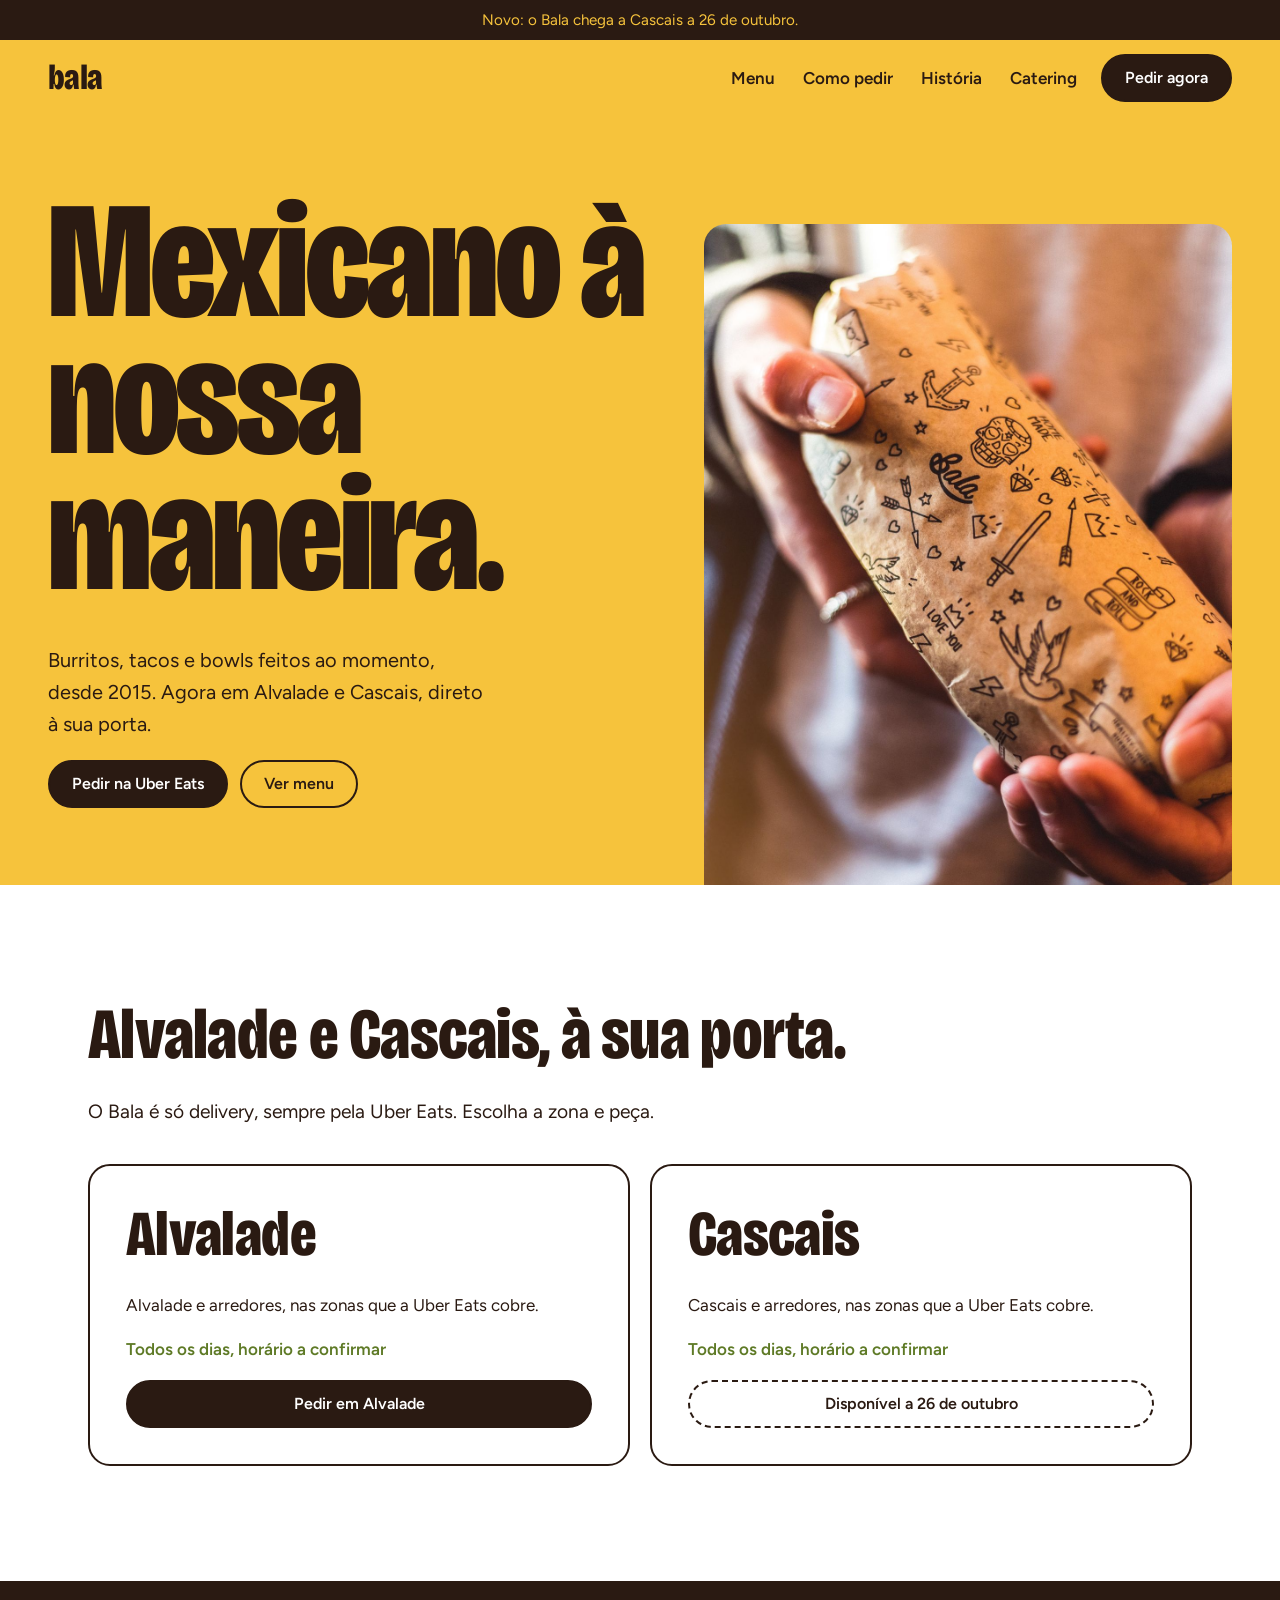
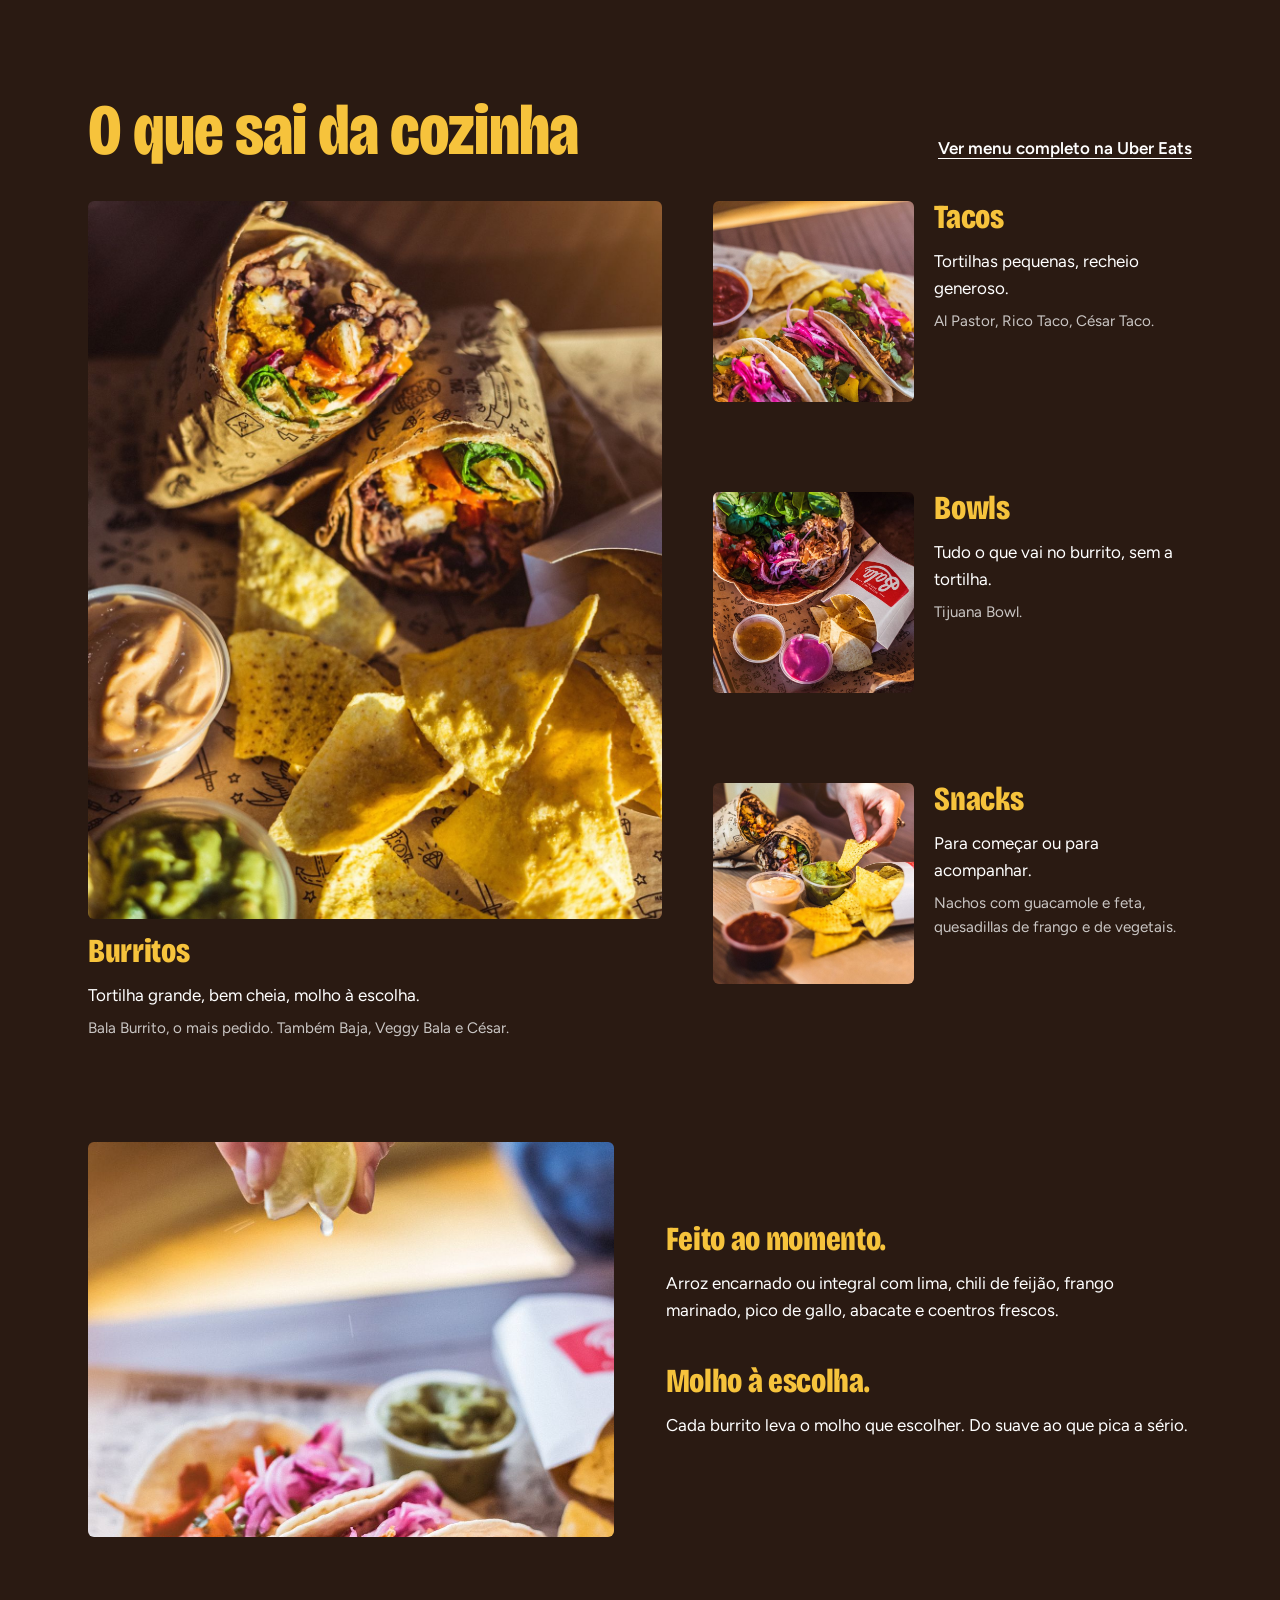
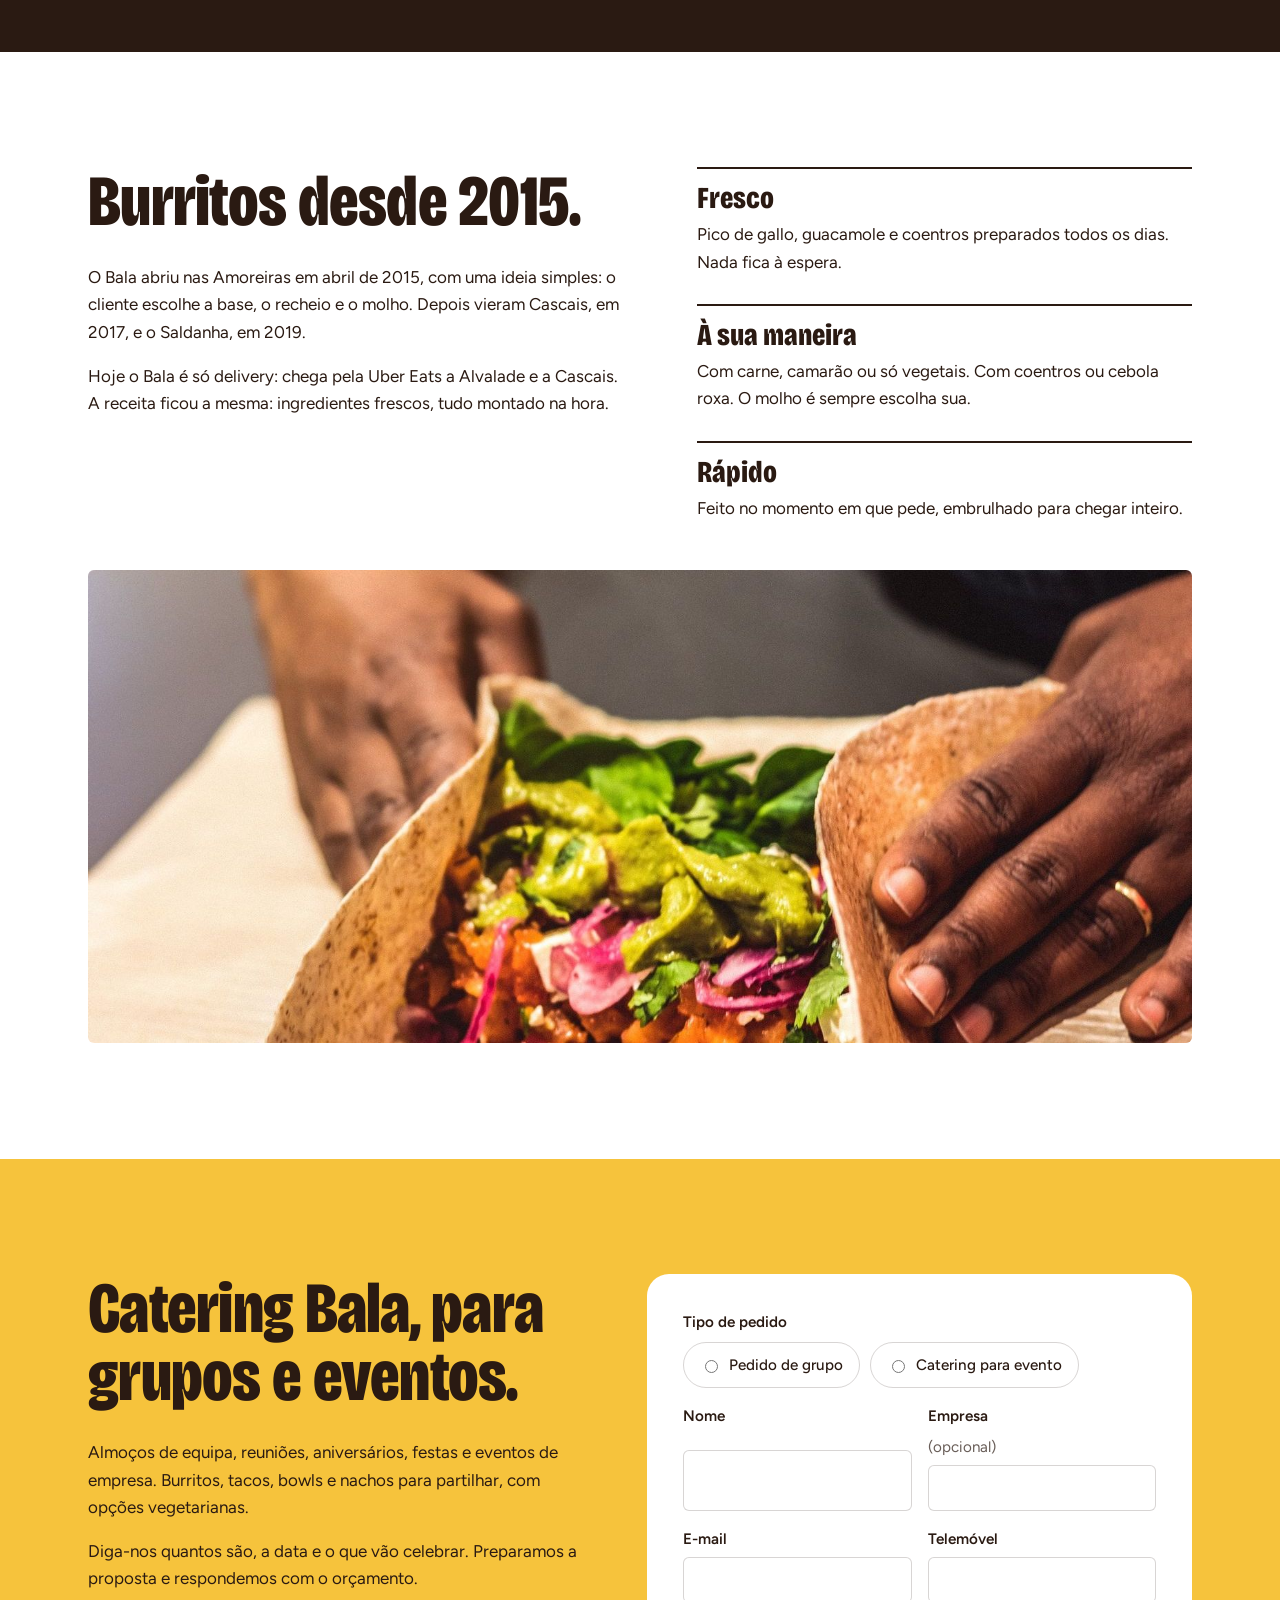
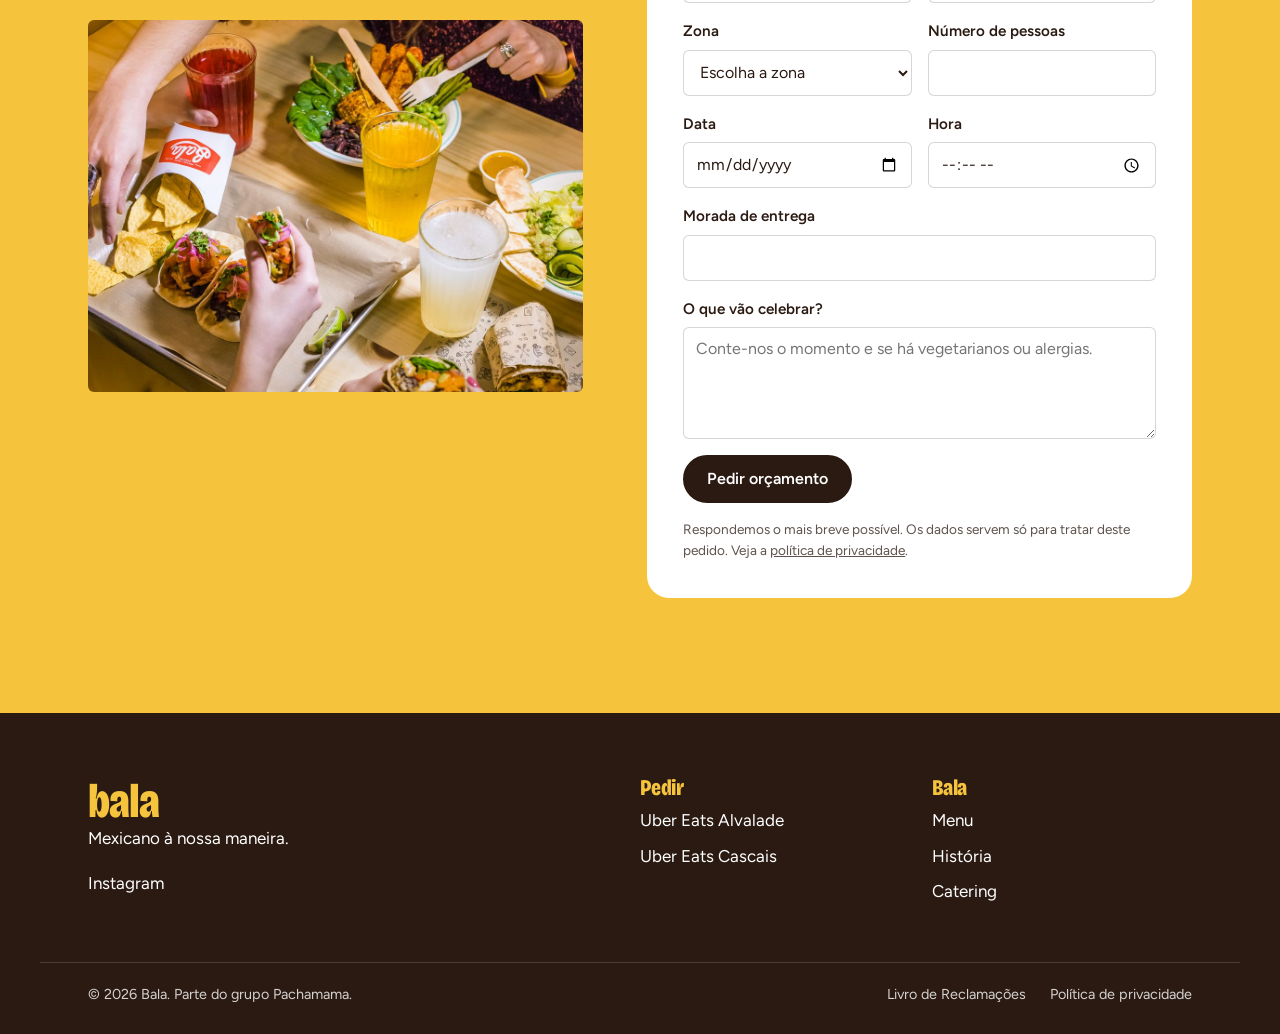
==== index.html @ e2b5ccbd "Fotos reais nas secções, imagem de partilha e instruções de publicação Co-Authored-By: Claude Opus 5" ====
<!doctype html>
<html lang="pt-PT">
<head>
  <meta charset="utf-8">
  <meta name="viewport" content="width=device-width, initial-scale=1, viewport-fit=cover">
  <title>Bala — Burritos e tacos em Lisboa, desde 2015</title>
  <meta name="description" content="Burritos, tacos, bowls e nachos feitos ao momento. Peça na Uber Eats, com entrega em Alvalade e Cascais.">
  <link rel="canonical" href="https://bala.pt/">
  <meta name="theme-color" content="#F6C33C">

  <meta property="og:type" content="restaurant">
  <meta property="og:locale" content="pt_PT">
  <meta property="og:title" content="Bala — Mexicano à nossa maneira">
  <meta property="og:description" content="Burritos, tacos e bowls feitos ao momento. Peça na Uber Eats.">
  <meta property="og:url" content="https://bala.pt/">
  <meta property="og:image" content="https://bala.pt/assets/og.jpg">

  <link rel="icon" href="/assets/favicon.svg" type="image/svg+xml">
  <link rel="preconnect" href="https://fonts.googleapis.com">
  <link rel="preconnect" href="https://fonts.gstatic.com" crossorigin>
  <link href="https://fonts.googleapis.com/css2?family=Bricolage+Grotesque:opsz,wdth,wght@12..96,75..100,400..800&family=Figtree:wght@400;500;600&display=swap" rel="stylesheet">
  <link rel="stylesheet" href="/styles.css">

  <script type="application/ld+json">
  {
    "@context": "https://schema.org",
    "@type": "Restaurant",
    "name": "Bala",
    "url": "https://bala.pt/",
    "servesCuisine": "Mexicana",
    "description": "Burritos, tacos, bowls e nachos feitos ao momento, com entrega em Alvalade e Cascais pela Uber Eats.",
    "hasMenu": "https://www.ubereats.com/pt/store/bala-alvalade/A129oeQmTTay_Io_oIu1Vw",
    "areaServed": ["Alvalade, Lisboa", "Cascais"],
    "sameAs": ["https://www.instagram.com/bala.pt/"]
  }
  </script>
</head>
<body>
  <a class="skip" href="#conteudo">Saltar para o conteúdo</a>

  <!-- Faixa de novidades/campanhas. Para esconder, apagar este bloco. -->
  <div class="news">
    <p>Novo: o Bala chega a Cascais a 26 de outubro.</p>
  </div>

  <header class="top">
    <a class="logo" href="/" aria-label="Bala, página inicial">
      <!-- Trocar pelo logotipo oficial: assets/logo.svg -->
      <span class="logo-word">bala</span>
    </a>
    <nav class="nav" aria-label="Principal">
      <button class="nav-toggle" aria-expanded="false" aria-controls="nav-list">Menu</button>
      <ul id="nav-list">
        <li><a href="#menu">Menu</a></li>
        <li><a href="#pedir">Como pedir</a></li>
        <li><a href="#historia">História</a></li>
        <li><a href="#catering">Catering</a></li>
      </ul>
    </nav>
    <a class="btn btn-ink top-cta" href="#pedir">Pedir agora</a>
  </header>

  <main id="conteudo">

    <!-- HERO -->
    <section class="hero">
      <div class="hero-copy">
        <h1>Mexicano à nossa maneira.</h1>
        <p class="lede">Burritos, tacos e bowls feitos ao momento, desde 2015. Agora em Alvalade e Cascais, direto à sua porta.</p>
        <div class="actions">
          <a class="btn btn-ink" href="#pedir">Pedir na Uber Eats</a>
          <a class="btn btn-line" href="#menu">Ver menu</a>
        </div>
      </div>
      <figure class="hero-media">
        <img class="photo" src="/assets/fotos/hero.jpg" alt="Mãos a segurar um burrito Bala embrulhado em papel kraft" width="1200" height="1800" fetchpriority="high">
        <!-- Quando houver vídeo, trocar a imagem por:
        <video autoplay muted loop playsinline poster="/assets/fotos/hero.jpg"><source src="/assets/hero.mp4" type="video/mp4"></video> -->
      </figure>
    </section>

    <!-- COMO PEDIR -->
    <section class="pedir" id="pedir" aria-labelledby="pedir-titulo">
      <div class="wrap">
        <h2 id="pedir-titulo">Alvalade e Cascais, à sua porta.</h2>
        <p class="sub">O Bala é só delivery, sempre pela Uber Eats. Escolha a zona e peça.</p>

        <div class="zones">
          <article class="zone" id="zona-alvalade">
            <h3>Alvalade</h3>
            <p>Alvalade e arredores, nas zonas que a Uber Eats cobre.</p>
            <p class="hours">Todos os dias, <span data-hours="alvalade">horário a confirmar</span></p>
            <a class="btn btn-ink btn-wide" href="https://www.ubereats.com/pt/store/bala-alvalade/A129oeQmTTay_Io_oIu1Vw" target="_blank" rel="noopener">Pedir em Alvalade</a>
          </article>

          <article class="zone" id="zona-cascais">
            <h3>Cascais</h3>
            <p>Cascais e arredores, nas zonas que a Uber Eats cobre.</p>
            <p class="hours">Todos os dias, <span data-hours="cascais">horário a confirmar</span></p>
            <!-- LINK UBER EATS CASCAIS: trocar o href "#uber-cascais" pelo link da loja.
                 Enquanto o href for "#uber-cascais", o botão mostra "Disponível a 26 de outubro". -->
            <a class="btn btn-ink btn-wide" href="#uber-cascais" data-soon="Disponível a 26 de outubro" target="_blank" rel="noopener">Pedir em Cascais</a>
          </article>
        </div>
      </div>
    </section>

    <!-- MENU -->
    <section class="menu" id="menu" aria-labelledby="menu-titulo">
      <div class="wrap">
        <div class="menu-head">
          <h2 id="menu-titulo">O que sai da cozinha</h2>
          <a class="link" href="https://www.ubereats.com/pt/store/bala-alvalade/A129oeQmTTay_Io_oIu1Vw" target="_blank" rel="noopener">Ver menu completo na Uber Eats</a>
        </div>

        <div class="dishes">
          <article class="dish dish-lead">
            <img class="ph photo" src="/assets/fotos/burritos.jpg" alt="Burritos Bala cortados ao meio com nachos, guacamole e molhos" width="1200" height="1800" loading="lazy" decoding="async">
            <h3>Burritos</h3>
            <p>Tortilha grande, bem cheia, molho à escolha.</p>
            <p class="picks">Bala Burrito, o mais pedido. Também Baja, Veggy Bala e César.</p>
          </article>
          <article class="dish">
            <img class="ph photo" src="/assets/fotos/tacos.jpg" alt="Tacos Bala com cebola roxa, manga e coentros" width="800" height="1200" loading="lazy" decoding="async">
            <h3>Tacos</h3>
            <p>Tortilhas pequenas, recheio generoso.</p>
            <p class="picks">Al Pastor, Rico Taco, César Taco.</p>
          </article>
          <article class="dish">
            <img class="ph photo" src="/assets/fotos/bowls.jpg" alt="Bowl Bala com espinafres, cebola roxa e molhos" width="800" height="1200" loading="lazy" decoding="async">
            <h3>Bowls</h3>
            <p>Tudo o que vai no burrito, sem a tortilha.</p>
            <p class="picks">Tijuana Bowl.</p>
          </article>
          <article class="dish">
            <img class="ph photo" src="/assets/fotos/snacks.jpg" alt="Nachos com guacamole e molhos ao lado de um burrito" width="800" height="1200" loading="lazy" decoding="async">
            <h3>Snacks</h3>
            <p>Para começar ou para acompanhar.</p>
            <p class="picks">Nachos com guacamole e feta, quesadillas de frango e de vegetais.</p>
          </article>
        </div>

        <div class="fresh">
          <img class="ph photo" src="/assets/fotos/ingredientes.jpg" alt="Mão a espremer lima sobre tacos acabados de montar" width="1000" height="1500" loading="lazy" decoding="async">
          <div class="fresh-copy">
            <h3>Feito ao momento.</h3>
            <p>Arroz encarnado ou integral com lima, chili de feijão, frango marinado, pico de gallo, abacate e coentros frescos.</p>
            <h3>Molho à escolha.</h3>
            <p>Cada burrito leva o molho que escolher. Do suave ao que pica a sério.</p>
          </div>
        </div>
      </div>
    </section>

    <!-- HISTÓRIA -->
    <section class="historia" id="historia" aria-labelledby="historia-titulo">
      <div class="wrap historia-grid">
        <div class="historia-text">
          <h2 id="historia-titulo">Burritos desde 2015.</h2>
          <p>O Bala abriu nas Amoreiras em abril de 2015, com uma ideia simples: o cliente escolhe a base, o recheio e o molho. Depois vieram Cascais, em 2017, e o Saldanha, em 2019.</p>
          <p>Hoje o Bala é só delivery: chega pela Uber Eats a Alvalade e a Cascais. A receita ficou a mesma: ingredientes frescos, tudo montado na hora.</p>
        </div>
        <dl class="pillars">
          <div>
            <dt>Fresco</dt>
            <dd>Pico de gallo, guacamole e coentros preparados todos os dias. Nada fica à espera.</dd>
          </div>
          <div>
            <dt>À sua maneira</dt>
            <dd>Com carne, camarão ou só vegetais. Com coentros ou cebola roxa. O molho é sempre escolha sua.</dd>
          </div>
          <div>
            <dt>Rápido</dt>
            <dd>Feito no momento em que pede, embrulhado para chegar inteiro.</dd>
          </div>
        </dl>
      </div>
      <div class="wrap">
        <img class="ph photo ph-wide" src="/assets/fotos/cozinha.jpg" alt="Burrito Bala a ser enrolado à mão, com guacamole, espinafres e cebola roxa" width="1600" height="686" loading="lazy" decoding="async">
      </div>
    </section>

    <!-- CATERING -->
    <section class="catering" id="catering" aria-labelledby="catering-titulo">
      <div class="wrap catering-grid">
        <div class="catering-copy">
          <h2 id="catering-titulo">Catering Bala, para grupos e eventos.</h2>
          <p>Almoços de equipa, reuniões, aniversários, festas e eventos de empresa. Burritos, tacos, bowls e nachos para partilhar, com opções vegetarianas.</p>
          <p>Diga-nos quantos são, a data e o que vão celebrar. Preparamos a proposta e respondemos com o orçamento.</p>
          <img class="ph photo" src="/assets/fotos/catering.jpg" alt="Grupo à mesa a partilhar tacos, nachos, bowls e burritos Bala" width="1200" height="800" loading="lazy" decoding="async">
        </div>

        <form class="form" name="catering" method="POST" action="/obrigado.html" data-netlify="true" netlify-honeypot="empresa-site">
          <input type="hidden" name="form-name" value="catering">
          <p class="hp"><label>Não preencha este campo <input name="empresa-site" tabindex="-1" autocomplete="off"></label></p>

          <fieldset class="choice">
            <legend>Tipo de pedido</legend>
            <label><input type="radio" name="tipo" value="Pedido de grupo" required> Pedido de grupo</label>
            <label><input type="radio" name="tipo" value="Catering para evento"> Catering para evento</label>
          </fieldset>

          <div class="row">
            <label>Nome <input name="nome" autocomplete="name" required></label>
            <label>Empresa <span class="opt">(opcional)</span> <input name="empresa" autocomplete="organization"></label>
          </div>
          <div class="row">
            <label>E-mail <input type="email" name="email" autocomplete="email" required></label>
            <label>Telemóvel <input type="tel" name="telemovel" autocomplete="tel" required></label>
          </div>
          <div class="row">
            <label>Zona
              <select name="zona" required>
                <option value="">Escolha a zona</option>
                <option>Alvalade</option>
                <option>Cascais</option>
              </select>
            </label>
            <label>Número de pessoas <input type="number" name="pessoas" min="1" inputmode="numeric" required></label>
          </div>
          <div class="row">
            <label>Data <input type="date" name="data" required></label>
            <label>Hora <input type="time" name="hora" required></label>
          </div>
          <label>Morada de entrega <input name="morada" autocomplete="street-address" required></label>
          <label>O que vão celebrar? <textarea name="notas" rows="4" placeholder="Conte-nos o momento e se há vegetarianos ou alergias."></textarea></label>

          <button class="btn btn-ink" type="submit">Pedir orçamento</button>
          <p class="legal">Respondemos o mais breve possível. Os dados servem só para tratar deste pedido. Veja a <a href="/privacidade.html">política de privacidade</a>.</p>
        </form>
      </div>
    </section>

  </main>

  <footer class="foot">
    <div class="wrap foot-grid">
      <div>
        <span class="logo-word logo-word-light">bala</span>
        <p>Mexicano à nossa maneira.</p>
        <p><a href="https://www.instagram.com/bala.pt/" target="_blank" rel="noopener">Instagram</a></p>
      </div>
      <div>
        <h2>Pedir</h2>
        <ul>
          <li><a href="https://www.ubereats.com/pt/store/bala-alvalade/A129oeQmTTay_Io_oIu1Vw" target="_blank" rel="noopener">Uber Eats Alvalade</a></li>
          <li><a href="#zona-cascais">Uber Eats Cascais</a></li>
        </ul>
      </div>
      <div>
        <h2>Bala</h2>
        <ul>
          <li><a href="#menu">Menu</a></li>
          <li><a href="#historia">História</a></li>
          <li><a href="#catering">Catering</a></li>
        </ul>
      </div>
    </div>
    <div class="wrap foot-legal">
      <p>© 2026 Bala. Parte do grupo Pachamama.</p>
      <p><a href="https://www.livroreclamacoes.pt/Inicio/" target="_blank" rel="noopener">Livro de Reclamações</a> <a href="/privacidade.html">Política de privacidade</a></p>
    </div>
  </footer>

  <a class="btn btn-ink sticky-order" href="#pedir">Pedir agora</a>

  <script src="/main.js" defer></script>
</body>
</html>
---- styles.css ----
/* Bala — estilos
   Cores e fontes nos tokens abaixo. Para trocar a identidade, mexer só aqui. */

:root {
  --masa: #F6C33C;      /* amarelo milho: hero, destaques */
  --masa-soft: #FCE7A6;
  --chile: #B8321F;     /* vermelho chile: ações secundárias, foco */
  --aguacate: #5E7A26;  /* verde abacate: detalhes */
  --ink: #2A1A12;       /* castanho chile seco: texto e botões */
  --paper: #FFFFFF;
  --line: rgba(42, 26, 18, .18);

  --display: "Bricolage Grotesque", "Arial Narrow", sans-serif;
  --body: "Figtree", system-ui, sans-serif;

  --gutter: clamp(16px, 4vw, 48px);
  --max: 1200px;
  --radius-sm: 6px;
  --radius-lg: 22px;
}

*, *::before, *::after { box-sizing: border-box; }
html { scroll-behavior: smooth; }
@media (prefers-reduced-motion: reduce) { html { scroll-behavior: auto; } }

body {
  margin: 0;
  background: var(--paper);
  color: var(--ink);
  font: 400 1.0625rem/1.6 var(--body);
  -webkit-font-smoothing: antialiased;
}

img, video { display: block; max-width: 100%; }
a { color: inherit; }
:focus-visible { outline: 3px solid var(--chile); outline-offset: 3px; }

h1, h2, h3 {
  font-family: var(--display);
  font-variation-settings: "wdth" 75;
  font-weight: 800;
  line-height: .95;
  letter-spacing: -.01em;
  margin: 0 0 .4em;
}
h2 { font-size: clamp(2.4rem, 6vw, 4.5rem); }
h3 { font-size: clamp(1.6rem, 3vw, 2.1rem); line-height: 1; }
p { margin: 0 0 1em; max-width: 62ch; }

.wrap { max-width: var(--max); margin: 0 auto; padding: 0 var(--gutter); }

.skip {
  position: absolute; left: -9999px; top: 0;
  background: var(--ink); color: var(--paper); padding: 10px 16px; z-index: 100;
}
.skip:focus { left: 16px; top: 16px; }

/* Botões */
.btn {
  display: inline-flex; align-items: center; justify-content: center;
  min-height: 48px; padding: 0 22px;
  border-radius: 999px;
  font: 600 1rem/1 var(--body);
  text-decoration: none; cursor: pointer;
  border: 2px solid var(--ink);
}
.btn-ink { background: var(--ink); color: var(--paper); }
.btn-ink:hover { background: var(--chile); border-color: var(--chile); }
.btn-line { background: transparent; color: var(--ink); }
.btn-line:hover { background: var(--ink); color: var(--paper); }
.btn-wide { width: 100%; }
.btn[aria-disabled="true"] {
  background: transparent; color: var(--ink); border-style: dashed; cursor: default;
}

.link { font-weight: 600; text-underline-offset: 4px; }
.link:hover { color: var(--chile); }

/* Faixa de novidades */
.news { background: var(--ink); color: var(--masa); text-align: center; padding: 8px var(--gutter); font-size: .95rem; }
.news p { margin: 0 auto; }

/* Topo */
.top {
  display: flex; align-items: center; gap: 24px;
  padding: 14px var(--gutter);
  background: var(--masa);
  position: sticky; top: 0; z-index: 50;
}
.logo { text-decoration: none; }
.logo-word {
  font-family: var(--display); font-weight: 800;
  font-variation-settings: "wdth" 75;
  font-size: 2.2rem; line-height: 1; letter-spacing: -.02em;
}
.logo-word-light { color: var(--masa); font-size: 3rem; }
.nav { margin-left: auto; }
.nav ul { display: flex; gap: 28px; list-style: none; margin: 0; padding: 0; }
.nav a { text-decoration: none; font-weight: 600; }
.nav a:hover { text-decoration: underline; text-underline-offset: 5px; }
.nav-toggle { display: none; }

/* Hero */
.hero {
  background: var(--masa);
  display: grid; grid-template-columns: 1.15fr 1fr; gap: var(--gutter);
  align-items: end;
  padding: clamp(32px, 6vw, 80px) var(--gutter) 0;
  overflow: hidden;
}
.hero h1 {
  font-size: clamp(4rem, 13vw, 11.5rem);
  line-height: .82;
  letter-spacing: -.02em;
  margin-bottom: .25em;
}
.hero-copy { padding-bottom: clamp(32px, 6vw, 80px); }
.lede { font-size: 1.25rem; max-width: 34ch; }
.actions { display: flex; flex-wrap: wrap; gap: 12px; margin-top: 8px; }
.hero-media {
  margin: 0; aspect-ratio: 4 / 5;
  border-radius: var(--radius-lg) var(--radius-lg) 0 0;
}
.hero-media video { width: 100%; height: 100%; object-fit: cover; border-radius: inherit; }

/* Placeholders de foto: trocar por <img> quando as fotos chegarem */
.ph {
  position: relative;
  aspect-ratio: 4 / 3;
  border-radius: var(--radius-sm);
  background:
    repeating-linear-gradient(135deg, var(--masa-soft) 0 14px, var(--paper) 14px 28px);
  border: 2px dashed var(--line);
  overflow: hidden;
}
.ph::after {
  content: "Foto: " attr(data-ph);
  position: absolute; left: 12px; right: 12px; bottom: 12px;
  background: var(--paper); color: var(--ink);
  font-size: .85rem; line-height: 1.35; padding: 8px 10px; border-radius: 4px;
}
.hero-media.ph { background: repeating-linear-gradient(135deg, #fbd772 0 14px, var(--masa-soft) 14px 28px); }
.hero-media.ph::after { content: "Vídeo: " attr(data-ph); }
.ph-wide { aspect-ratio: 21 / 9; margin-top: 48px; }

/* Fotos */
.photo { width: 100%; height: auto; object-fit: cover; border: 0; background: none; }
.hero-media .photo { height: 100%; border-radius: inherit; }

/* Como pedir */
.pedir { padding: clamp(64px, 9vw, 120px) 0; }
.sub { font-size: 1.2rem; }
.zones { display: grid; grid-template-columns: 1fr 1fr; gap: 20px; margin-top: 36px; }
.zone {
  border: 2px solid var(--ink);
  border-radius: var(--radius-lg);
  padding: clamp(24px, 3vw, 36px);
  display: flex; flex-direction: column;
}
.zone h3 { font-size: clamp(2.6rem, 5vw, 4rem); }
.zone .btn { margin-top: auto; }
.hours { color: var(--aguacate); font-weight: 600; }

/* Menu */
.menu { background: var(--ink); color: var(--paper); padding: clamp(64px, 9vw, 120px) 0; }
.menu-head { display: flex; flex-wrap: wrap; align-items: baseline; justify-content: space-between; gap: 12px 24px; margin-bottom: 36px; }
.menu-head h2 { color: var(--masa); margin: 0; }
.menu .link:hover { color: var(--masa); }
.dishes {
  display: grid;
  grid-template-columns: 1.2fr 1fr;
  gap: 28px clamp(24px, 4vw, 56px);
}
.dish-lead { grid-row: span 3; }
.dish-lead .ph { aspect-ratio: 4 / 5; margin-bottom: 16px; }
.dish:not(.dish-lead) {
  display: grid; grid-template-columns: minmax(120px, 42%) 1fr; grid-template-rows: auto auto 1fr;
  gap: 0 20px; align-items: start;
}
.dish:not(.dish-lead) .ph { grid-row: span 3; aspect-ratio: 1; }
.dish:not(.dish-lead) .ph::after { font-size: .75rem; padding: 6px 8px; left: 8px; right: 8px; bottom: 8px; }
.dish h3 { color: var(--masa); }
.dish p { margin-bottom: .4em; }
.picks { opacity: .75; font-size: .95rem; }
.menu .ph { border-color: rgba(255,255,255,.25); }

.fresh {
  display: grid; grid-template-columns: 1fr 1fr; gap: clamp(24px, 4vw, 56px);
  align-items: center; margin-top: clamp(56px, 8vw, 96px);
}
.fresh-copy h3 { color: var(--masa); }
.fresh-copy p + h3 { margin-top: 1.2em; }

/* História */
.historia { padding: clamp(64px, 9vw, 120px) 0; }
.historia-grid { display: grid; grid-template-columns: 1.1fr 1fr; gap: clamp(32px, 5vw, 72px); }
.pillars { margin: 0; display: grid; gap: 28px; }
.pillars div { border-top: 2px solid var(--ink); padding-top: 14px; }
.pillars dt {
  font-family: var(--display); font-weight: 800; font-variation-settings: "wdth" 75;
  font-size: 1.9rem; line-height: 1; margin-bottom: 8px;
}
.pillars dd { margin: 0; }

/* Catering */
.catering { background: var(--masa); padding: clamp(64px, 9vw, 120px) 0; }
.catering-grid { display: grid; grid-template-columns: 1fr 1.1fr; gap: clamp(32px, 5vw, 72px); align-items: start; }
.catering-copy .ph { margin-top: 28px; }
.catering .ph { background: repeating-linear-gradient(135deg, #fbd772 0 14px, var(--masa-soft) 14px 28px); }

.form {
  background: var(--paper);
  border-radius: var(--radius-lg);
  padding: clamp(22px, 3vw, 36px);
  display: grid; gap: 16px;
}
.form label { display: grid; gap: 6px; font-weight: 600; font-size: .95rem; }
.form .opt { font-weight: 400; opacity: .7; }
.form input, .form select, .form textarea {
  font: 400 1rem/1.4 var(--body); color: var(--ink);
  width: 100%; min-height: 46px; padding: 10px 12px;
  border: 1.5px solid var(--line); border-radius: var(--radius-sm); background: var(--paper);
}
.form textarea { resize: vertical; }
.form input:focus, .form select:focus, .form textarea:focus { border-color: var(--ink); outline: none; box-shadow: 0 0 0 3px var(--masa); }
.row { display: grid; grid-template-columns: 1fr 1fr; gap: 16px; }
.choice { border: 0; margin: 0; padding: 0; display: flex; flex-wrap: wrap; gap: 10px; }
.choice legend { font-weight: 600; font-size: .95rem; margin-bottom: 8px; padding: 0; }
.choice label {
  display: inline-flex; align-items: center; gap: 8px;
  border: 1.5px solid var(--line); border-radius: 999px; padding: 10px 16px; cursor: pointer; font-weight: 500;
}
.choice input { width: auto; min-height: 0; accent-color: var(--chile); }
.choice label:has(input:checked) { border-color: var(--ink); background: var(--masa-soft); }
.form .btn { justify-self: start; }
.legal { font-size: .85rem; opacity: .75; margin: 0; }
.hp { position: absolute; left: -9999px; }

/* Rodapé */
.foot { background: var(--ink); color: var(--paper); padding: 64px 0 28px; }
.foot-grid { display: grid; grid-template-columns: 2fr 1fr 1fr; gap: 32px; }
.foot h2 { font-size: 1.4rem; color: var(--masa); }
.foot ul { list-style: none; margin: 0; padding: 0; display: grid; gap: 8px; }
.foot a { text-decoration: none; }
.foot a:hover { text-decoration: underline; text-underline-offset: 4px; }
.foot-legal {
  display: flex; flex-wrap: wrap; justify-content: space-between; gap: 12px;
  margin-top: 48px; padding-top: 20px; border-top: 1px solid rgba(255,255,255,.2);
  font-size: .9rem; opacity: .8;
}
.foot-legal a + a { margin-left: 20px; }
.foot-legal p { margin: 0; }

.sticky-order { display: none; }

/* Mobile */
@media (max-width: 860px) {
  .top { flex-wrap: wrap; }
  .top-cta { display: none; }
  .nav-toggle {
    display: inline-flex; background: none; border: 2px solid var(--ink); border-radius: 999px;
    font: 600 .95rem/1 var(--body); color: var(--ink); padding: 10px 16px; cursor: pointer;
  }
  .nav ul { display: none; }
  .nav.open ul {
    display: grid; gap: 4px; position: absolute; left: 0; right: 0; top: 100%;
    background: var(--masa); padding: 8px var(--gutter) 20px; border-bottom: 2px solid var(--ink);
  }
  .nav.open a { display: block; padding: 10px 0; font-size: 1.15rem; }

  .hero { grid-template-columns: 1fr; padding-top: 28px; }
  .hero-copy { padding-bottom: 0; }
  .hero-media { aspect-ratio: 4 / 3; }

  .zones, .fresh, .historia-grid, .catering-grid, .row, .foot-grid { grid-template-columns: 1fr; }
  .dishes { grid-template-columns: 1fr; }
  .dish-lead { grid-row: auto; }
  .dish-lead .ph { aspect-ratio: 4 / 3; }

  .sticky-order {
    display: inline-flex; position: fixed; left: 16px; right: 16px;
    bottom: calc(16px + env(safe-area-inset-bottom)); z-index: 60;
    box-shadow: 0 8px 24px rgba(42, 26, 18, .25);
  }
  .foot { padding-bottom: 96px; }
}

@media (max-width: 480px) {
  .dish:not(.dish-lead) { grid-template-columns: 1fr; }
  .dish:not(.dish-lead) .ph { grid-row: auto; aspect-ratio: 4 / 3; margin-bottom: 16px; }
}
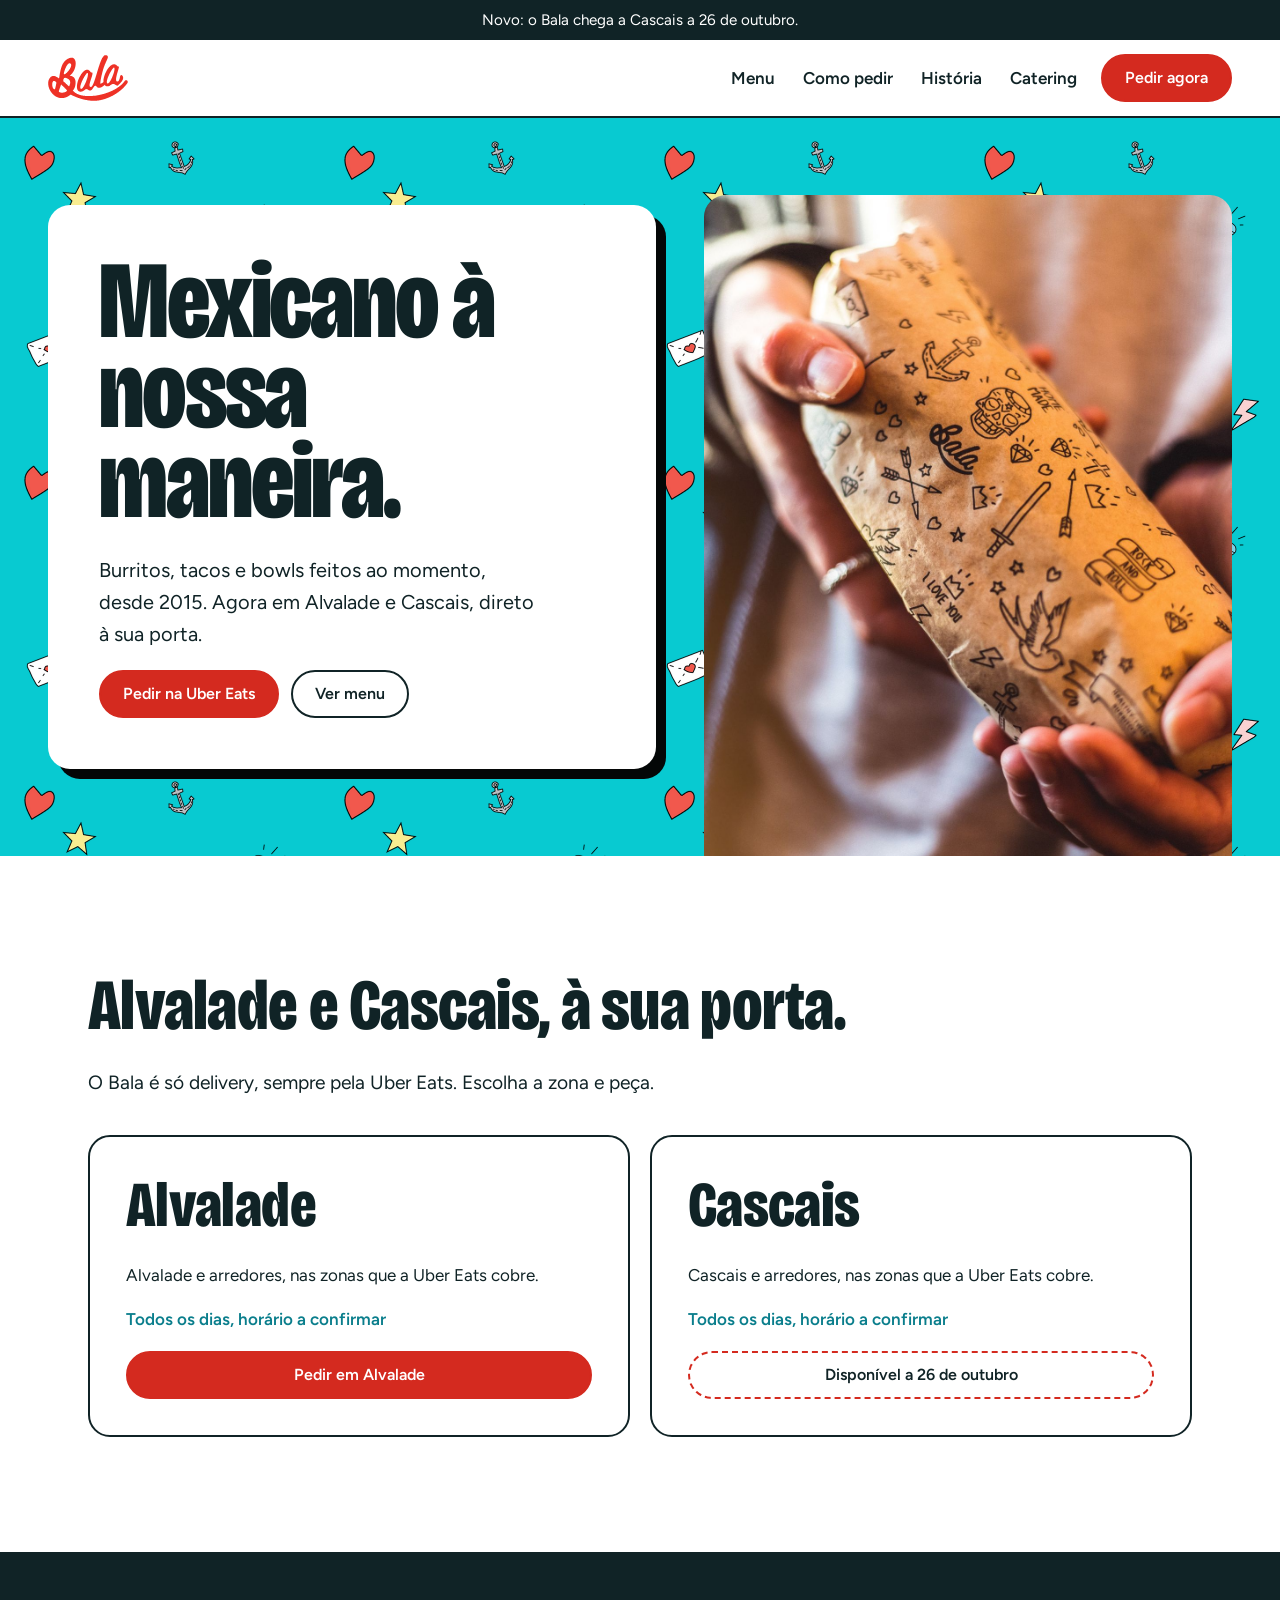
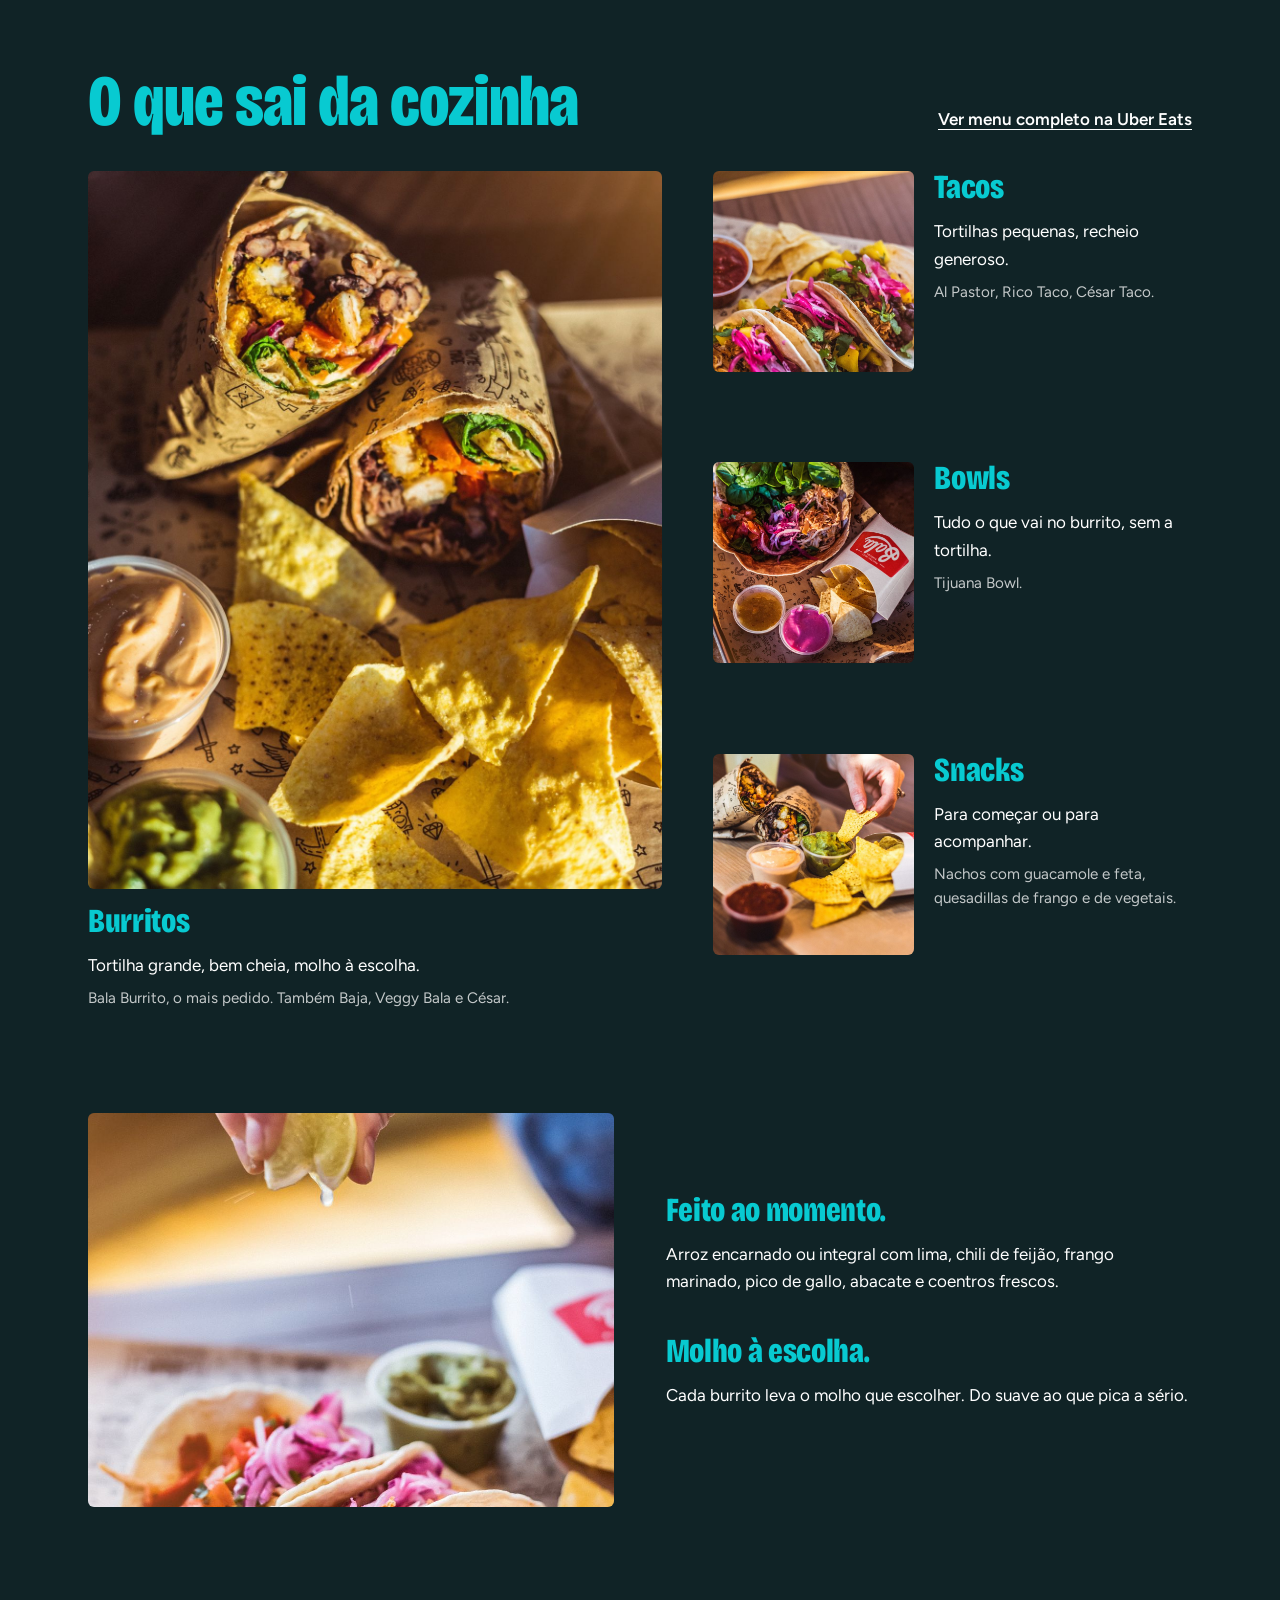
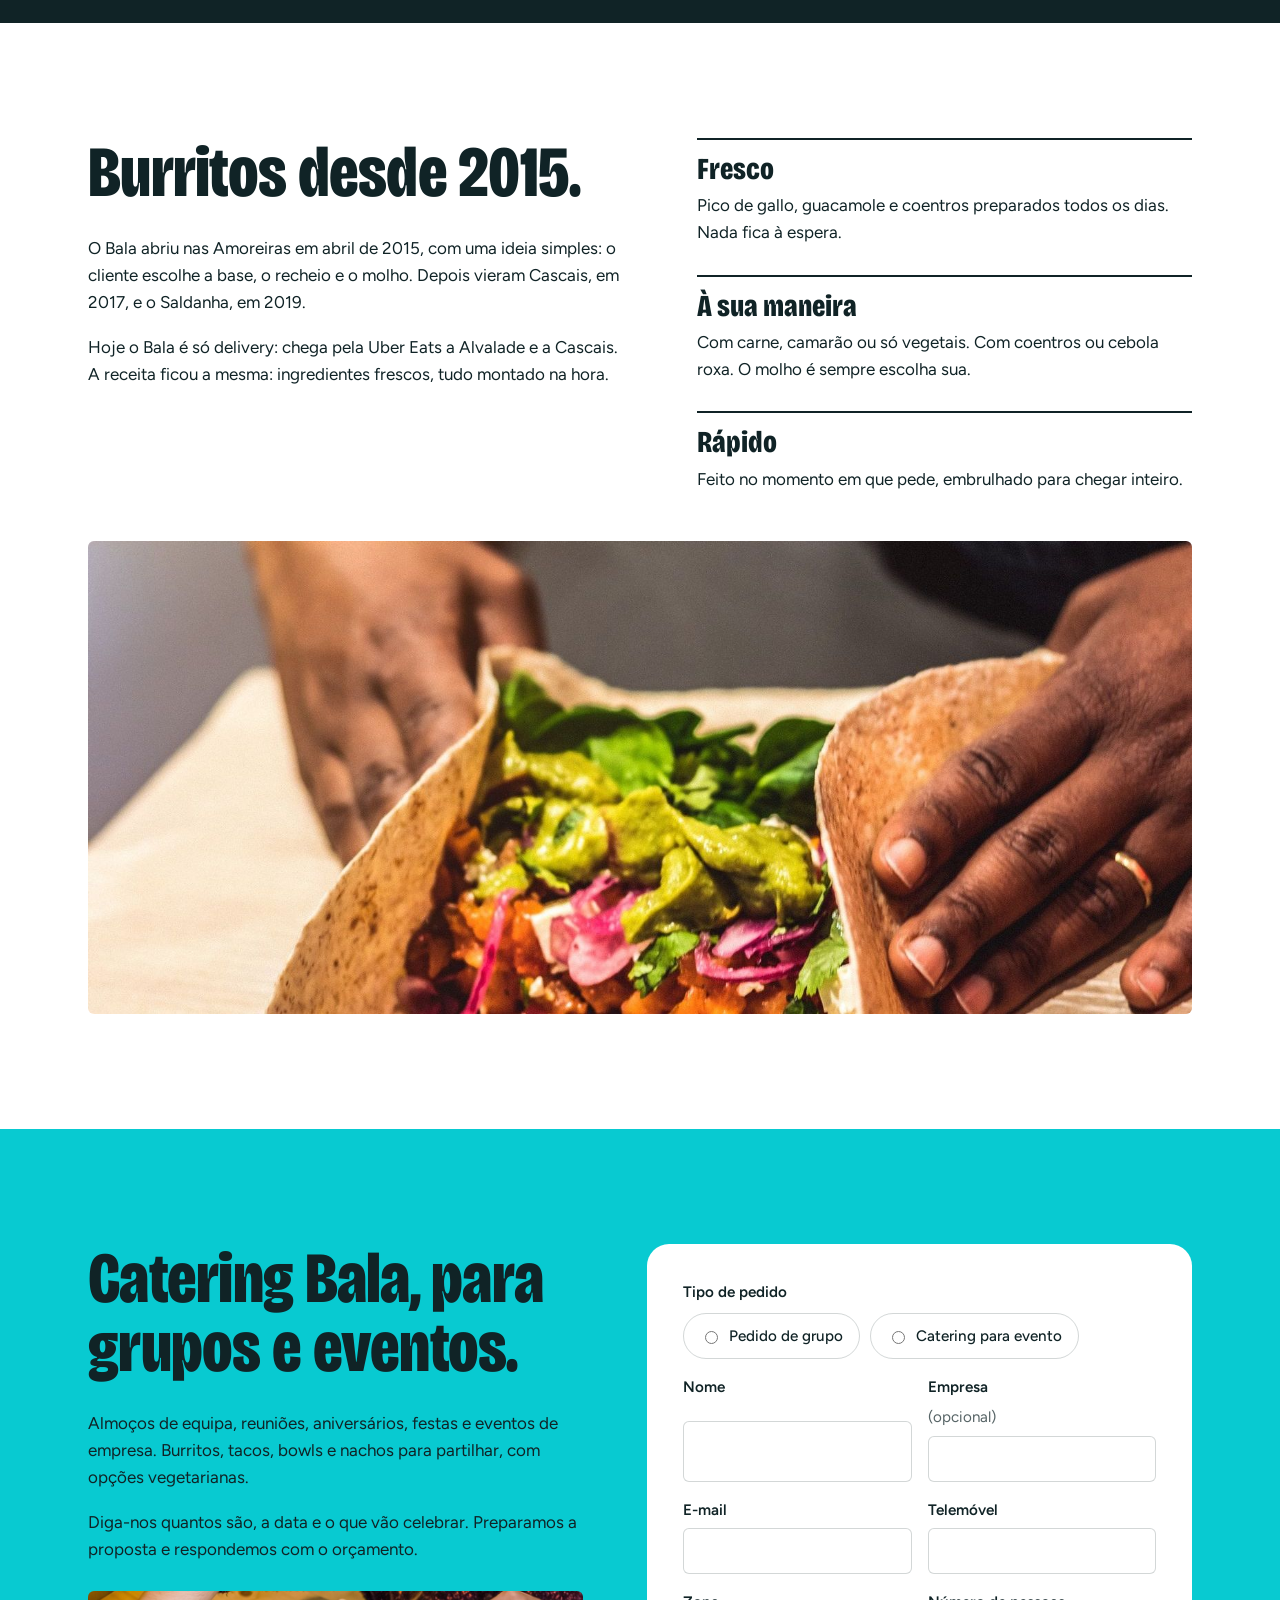
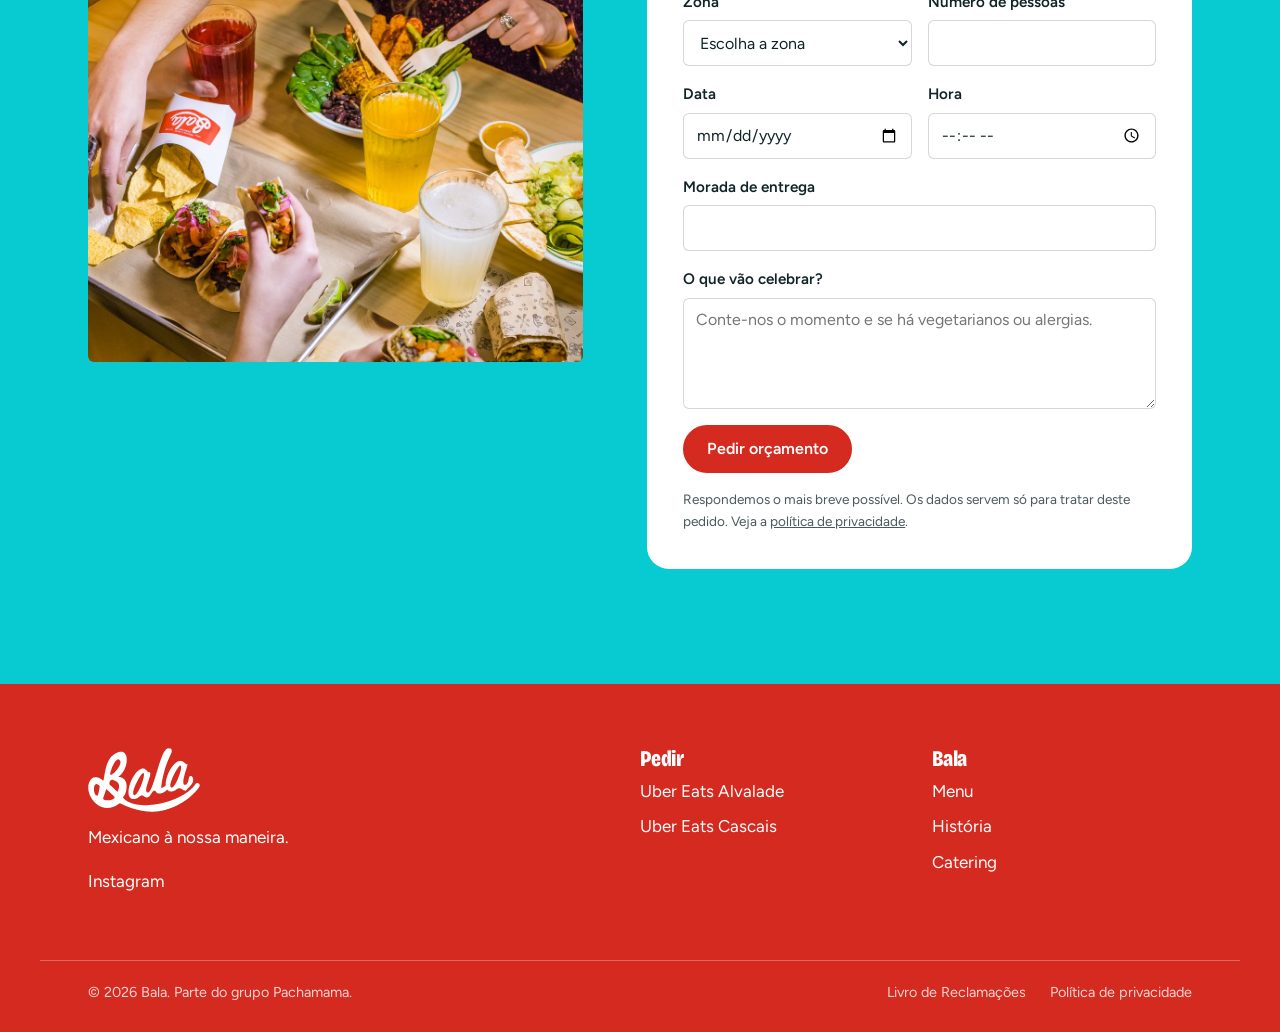
==== commit 7b242805: "Identidade Bala: logo vetorizado, cores da caixa e padrão de ícones Co-Authored-By: Claude Opus 5.5 " ====
--- a/index.html
+++ b/index.html
@@ -6,7 +6,7 @@
   <title>Bala — Burritos e tacos em Lisboa, desde 2015</title>
   <meta name="description" content="Burritos, tacos, bowls e nachos feitos ao momento. Peça na Uber Eats, com entrega em Alvalade e Cascais.">
   <link rel="canonical" href="https://bala.pt/">
-  <meta name="theme-color" content="#F6C33C">
+  <meta name="theme-color" content="#08CAD1">
 
   <meta property="og:type" content="restaurant">
   <meta property="og:locale" content="pt_PT">
@@ -45,8 +45,7 @@
 
   <header class="top">
     <a class="logo" href="/" aria-label="Bala, página inicial">
-      <!-- Trocar pelo logotipo oficial: assets/logo.svg -->
-      <span class="logo-word">bala</span>
+      <img src="/assets/logo-bala.svg" alt="Bala" width="2073" height="1188">
     </a>
     <nav class="nav" aria-label="Principal">
       <button class="nav-toggle" aria-expanded="false" aria-controls="nav-list">Menu</button>
@@ -236,7 +235,7 @@
   <footer class="foot">
     <div class="wrap foot-grid">
       <div>
-        <span class="logo-word logo-word-light">bala</span>
+        <img class="foot-logo" src="/assets/logo-bala-branco.svg" alt="Bala" width="2073" height="1188" loading="lazy">
         <p>Mexicano à nossa maneira.</p>
         <p><a href="https://www.instagram.com/bala.pt/" target="_blank" rel="noopener">Instagram</a></p>
       </div>
--- a/styles.css
+++ b/styles.css
@@ -2,13 +2,18 @@
    Cores e fontes nos tokens abaixo. Para trocar a identidade, mexer só aqui. */
 
 :root {
-  --masa: #F6C33C;      /* amarelo milho: hero, destaques */
-  --masa-soft: #FCE7A6;
-  --chile: #B8321F;     /* vermelho chile: ações secundárias, foco */
-  --aguacate: #5E7A26;  /* verde abacate: detalhes */
-  --ink: #2A1A12;       /* castanho chile seco: texto e botões */
+  /* Cores da marca Bala (tiradas da caixa) */
+  --turquesa: #08CAD1;      /* fundo da caixa: hero, catering */
+  --turquesa-soft: #DDF5F8;
+  --vermelho: #EE3126;      /* logotipo */
+  --vermelho-escuro: #D42A1F; /* botões e rodapé: mesmo vermelho, com contraste suficiente para texto branco */
+  --petroleo: #0A7E8C;      /* setas do selo */
+  --azul: #7AD1E7;          /* "healthy-twist burritos" do selo */
+  --amarelo: #F9ED91;       /* estrela dos ícones */
+  --rosa: #FAD2D1;          /* raio dos ícones */
+  --ink: #102326;           /* texto */
   --paper: #FFFFFF;
-  --line: rgba(42, 26, 18, .18);
+  --line: rgba(16, 35, 38, .18);
 
   --display: "Bricolage Grotesque", "Arial Narrow", sans-serif;
   --body: "Figtree", system-ui, sans-serif;
@@ -33,7 +38,7 @@
 
 img, video { display: block; max-width: 100%; }
 a { color: inherit; }
-:focus-visible { outline: 3px solid var(--chile); outline-offset: 3px; }
+:focus-visible { outline: 3px solid var(--vermelho-escuro); outline-offset: 3px; }
 
 h1, h2, h3 {
   font-family: var(--display);
@@ -64,8 +69,8 @@
   text-decoration: none; cursor: pointer;
   border: 2px solid var(--ink);
 }
-.btn-ink { background: var(--ink); color: var(--paper); }
-.btn-ink:hover { background: var(--chile); border-color: var(--chile); }
+.btn-ink { background: var(--vermelho-escuro); border-color: var(--vermelho-escuro); color: var(--paper); }
+.btn-ink:hover { background: var(--ink); border-color: var(--ink); }
 .btn-line { background: transparent; color: var(--ink); }
 .btn-line:hover { background: var(--ink); color: var(--paper); }
 .btn-wide { width: 100%; }
@@ -74,26 +79,29 @@
 }
 
 .link { font-weight: 600; text-underline-offset: 4px; }
-.link:hover { color: var(--chile); }
+.link:hover { color: var(--vermelho-escuro); }
 
 /* Faixa de novidades */
-.news { background: var(--ink); color: var(--masa); text-align: center; padding: 8px var(--gutter); font-size: .95rem; }
+.news { background: var(--ink); color: var(--paper); text-align: center; padding: 8px var(--gutter); font-size: .95rem; }
 .news p { margin: 0 auto; }
 
 /* Topo */
 .top {
   display: flex; align-items: center; gap: 24px;
   padding: 14px var(--gutter);
-  background: var(--masa);
+  background: var(--paper);
+  border-bottom: 2px solid var(--ink);
   position: sticky; top: 0; z-index: 50;
 }
+.logo img { height: 46px; width: auto; display: block; }
+.foot-logo { height: 64px; width: auto; margin-bottom: 12px; }
 .logo { text-decoration: none; }
 .logo-word {
   font-family: var(--display); font-weight: 800;
   font-variation-settings: "wdth" 75;
   font-size: 2.2rem; line-height: 1; letter-spacing: -.02em;
 }
-.logo-word-light { color: var(--masa); font-size: 3rem; }
+.logo-word-light { color: var(--turquesa); font-size: 3rem; }
 .nav { margin-left: auto; }
 .nav ul { display: flex; gap: 28px; list-style: none; margin: 0; padding: 0; }
 .nav a { text-decoration: none; font-weight: 600; }
@@ -102,19 +110,27 @@
 
 /* Hero */
 .hero {
-  background: var(--masa);
+  background: var(--turquesa) url("/assets/padrao-bala.png") 0 0 / 320px repeat;
   display: grid; grid-template-columns: 1.15fr 1fr; gap: var(--gutter);
   align-items: end;
   padding: clamp(32px, 6vw, 80px) var(--gutter) 0;
   overflow: hidden;
 }
 .hero h1 {
-  font-size: clamp(4rem, 13vw, 11.5rem);
+  font-size: clamp(3.4rem, 8.6vw, 8.4rem);
   line-height: .82;
   letter-spacing: -.02em;
   margin-bottom: .25em;
 }
-.hero-copy { padding-bottom: clamp(32px, 6vw, 80px); }
+.hero-copy {
+  /* selo branco com sombra dura, como o selo da caixa */
+  background: var(--paper);
+  border-radius: var(--radius-lg);
+  box-shadow: 10px 10px 0 #040707;
+  padding: clamp(24px, 4vw, 52px);
+  margin-bottom: clamp(32px, 6vw, 80px);
+  align-self: center;
+}
 .lede { font-size: 1.25rem; max-width: 34ch; }
 .actions { display: flex; flex-wrap: wrap; gap: 12px; margin-top: 8px; }
 .hero-media {
@@ -129,7 +145,7 @@
   aspect-ratio: 4 / 3;
   border-radius: var(--radius-sm);
   background:
-    repeating-linear-gradient(135deg, var(--masa-soft) 0 14px, var(--paper) 14px 28px);
+    repeating-linear-gradient(135deg, var(--turquesa-soft) 0 14px, var(--paper) 14px 28px);
   border: 2px dashed var(--line);
   overflow: hidden;
 }
@@ -139,7 +155,7 @@
   background: var(--paper); color: var(--ink);
   font-size: .85rem; line-height: 1.35; padding: 8px 10px; border-radius: 4px;
 }
-.hero-media.ph { background: repeating-linear-gradient(135deg, #fbd772 0 14px, var(--masa-soft) 14px 28px); }
+
 .hero-media.ph::after { content: "Vídeo: " attr(data-ph); }
 .ph-wide { aspect-ratio: 21 / 9; margin-top: 48px; }
 
@@ -159,13 +175,13 @@
 }
 .zone h3 { font-size: clamp(2.6rem, 5vw, 4rem); }
 .zone .btn { margin-top: auto; }
-.hours { color: var(--aguacate); font-weight: 600; }
+.hours { color: var(--petroleo); font-weight: 600; }
 
 /* Menu */
 .menu { background: var(--ink); color: var(--paper); padding: clamp(64px, 9vw, 120px) 0; }
 .menu-head { display: flex; flex-wrap: wrap; align-items: baseline; justify-content: space-between; gap: 12px 24px; margin-bottom: 36px; }
-.menu-head h2 { color: var(--masa); margin: 0; }
-.menu .link:hover { color: var(--masa); }
+.menu-head h2 { color: var(--turquesa); margin: 0; }
+.menu .link:hover { color: var(--turquesa); }
 .dishes {
   display: grid;
   grid-template-columns: 1.2fr 1fr;
@@ -179,7 +195,7 @@
 }
 .dish:not(.dish-lead) .ph { grid-row: span 3; aspect-ratio: 1; }
 .dish:not(.dish-lead) .ph::after { font-size: .75rem; padding: 6px 8px; left: 8px; right: 8px; bottom: 8px; }
-.dish h3 { color: var(--masa); }
+.dish h3 { color: var(--turquesa); }
 .dish p { margin-bottom: .4em; }
 .picks { opacity: .75; font-size: .95rem; }
 .menu .ph { border-color: rgba(255,255,255,.25); }
@@ -188,7 +204,7 @@
   display: grid; grid-template-columns: 1fr 1fr; gap: clamp(24px, 4vw, 56px);
   align-items: center; margin-top: clamp(56px, 8vw, 96px);
 }
-.fresh-copy h3 { color: var(--masa); }
+.fresh-copy h3 { color: var(--turquesa); }
 .fresh-copy p + h3 { margin-top: 1.2em; }
 
 /* História */
@@ -203,10 +219,10 @@
 .pillars dd { margin: 0; }
 
 /* Catering */
-.catering { background: var(--masa); padding: clamp(64px, 9vw, 120px) 0; }
+.catering { background: var(--turquesa); padding: clamp(64px, 9vw, 120px) 0; }
 .catering-grid { display: grid; grid-template-columns: 1fr 1.1fr; gap: clamp(32px, 5vw, 72px); align-items: start; }
 .catering-copy .ph { margin-top: 28px; }
-.catering .ph { background: repeating-linear-gradient(135deg, #fbd772 0 14px, var(--masa-soft) 14px 28px); }
+
 
 .form {
   background: var(--paper);
@@ -222,7 +238,7 @@
   border: 1.5px solid var(--line); border-radius: var(--radius-sm); background: var(--paper);
 }
 .form textarea { resize: vertical; }
-.form input:focus, .form select:focus, .form textarea:focus { border-color: var(--ink); outline: none; box-shadow: 0 0 0 3px var(--masa); }
+.form input:focus, .form select:focus, .form textarea:focus { border-color: var(--ink); outline: none; box-shadow: 0 0 0 3px var(--turquesa); }
 .row { display: grid; grid-template-columns: 1fr 1fr; gap: 16px; }
 .choice { border: 0; margin: 0; padding: 0; display: flex; flex-wrap: wrap; gap: 10px; }
 .choice legend { font-weight: 600; font-size: .95rem; margin-bottom: 8px; padding: 0; }
@@ -230,22 +246,22 @@
   display: inline-flex; align-items: center; gap: 8px;
   border: 1.5px solid var(--line); border-radius: 999px; padding: 10px 16px; cursor: pointer; font-weight: 500;
 }
-.choice input { width: auto; min-height: 0; accent-color: var(--chile); }
-.choice label:has(input:checked) { border-color: var(--ink); background: var(--masa-soft); }
+.choice input { width: auto; min-height: 0; accent-color: var(--vermelho-escuro); }
+.choice label:has(input:checked) { border-color: var(--ink); background: var(--turquesa-soft); }
 .form .btn { justify-self: start; }
 .legal { font-size: .85rem; opacity: .75; margin: 0; }
 .hp { position: absolute; left: -9999px; }
 
 /* Rodapé */
-.foot { background: var(--ink); color: var(--paper); padding: 64px 0 28px; }
+.foot { background: var(--vermelho-escuro); color: var(--paper); padding: 64px 0 28px; }
 .foot-grid { display: grid; grid-template-columns: 2fr 1fr 1fr; gap: 32px; }
-.foot h2 { font-size: 1.4rem; color: var(--masa); }
+.foot h2 { font-size: 1.4rem; color: var(--paper); }
 .foot ul { list-style: none; margin: 0; padding: 0; display: grid; gap: 8px; }
 .foot a { text-decoration: none; }
 .foot a:hover { text-decoration: underline; text-underline-offset: 4px; }
 .foot-legal {
   display: flex; flex-wrap: wrap; justify-content: space-between; gap: 12px;
-  margin-top: 48px; padding-top: 20px; border-top: 1px solid rgba(255,255,255,.2);
+  margin-top: 48px; padding-top: 20px; border-top: 1px solid rgba(255,255,255,.35);
   font-size: .9rem; opacity: .8;
 }
 .foot-legal a + a { margin-left: 20px; }
@@ -264,12 +280,12 @@
   .nav ul { display: none; }
   .nav.open ul {
     display: grid; gap: 4px; position: absolute; left: 0; right: 0; top: 100%;
-    background: var(--masa); padding: 8px var(--gutter) 20px; border-bottom: 2px solid var(--ink);
+    background: var(--paper); padding: 8px var(--gutter) 20px; border-bottom: 2px solid var(--ink);
   }
   .nav.open a { display: block; padding: 10px 0; font-size: 1.15rem; }
 
   .hero { grid-template-columns: 1fr; padding-top: 28px; }
-  .hero-copy { padding-bottom: 0; }
+  .hero-copy { margin-bottom: 28px; box-shadow: 6px 6px 0 #040707; }
   .hero-media { aspect-ratio: 4 / 3; }
 
   .zones, .fresh, .historia-grid, .catering-grid, .row, .foot-grid { grid-template-columns: 1fr; }
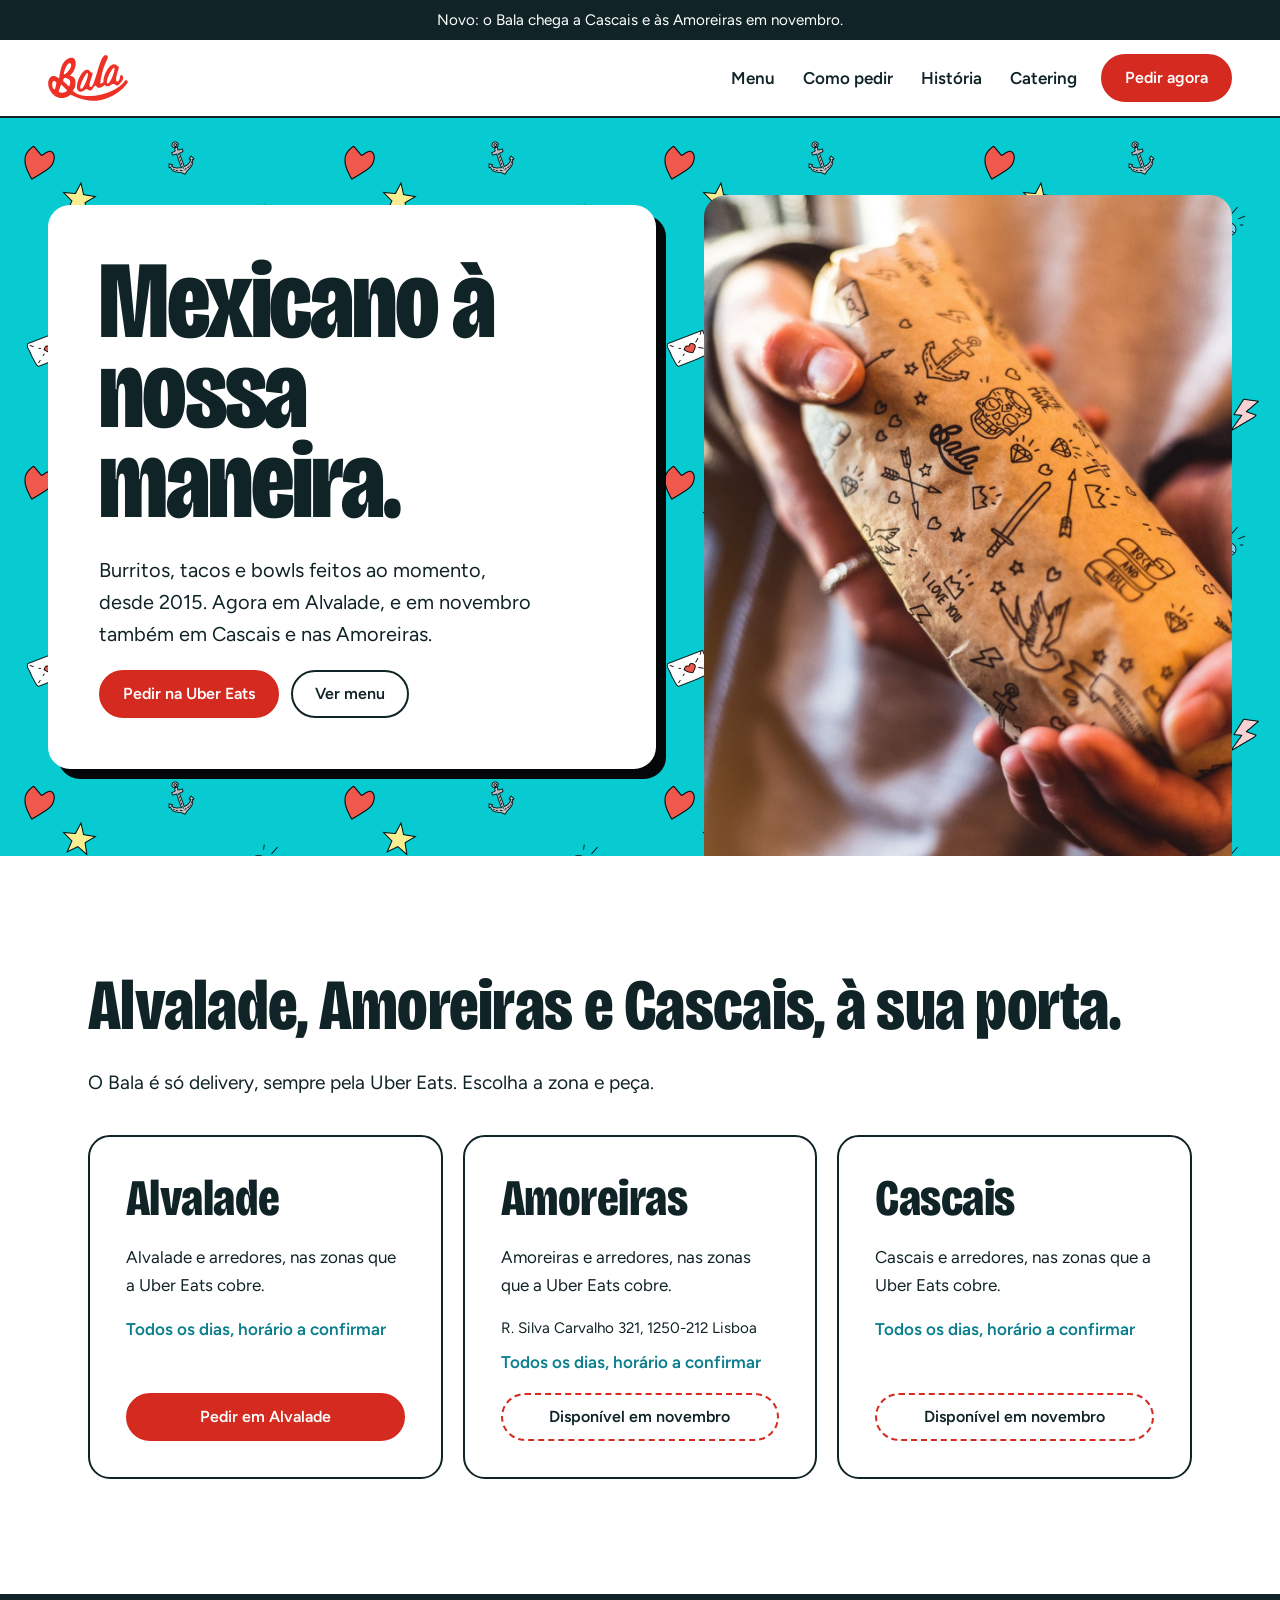
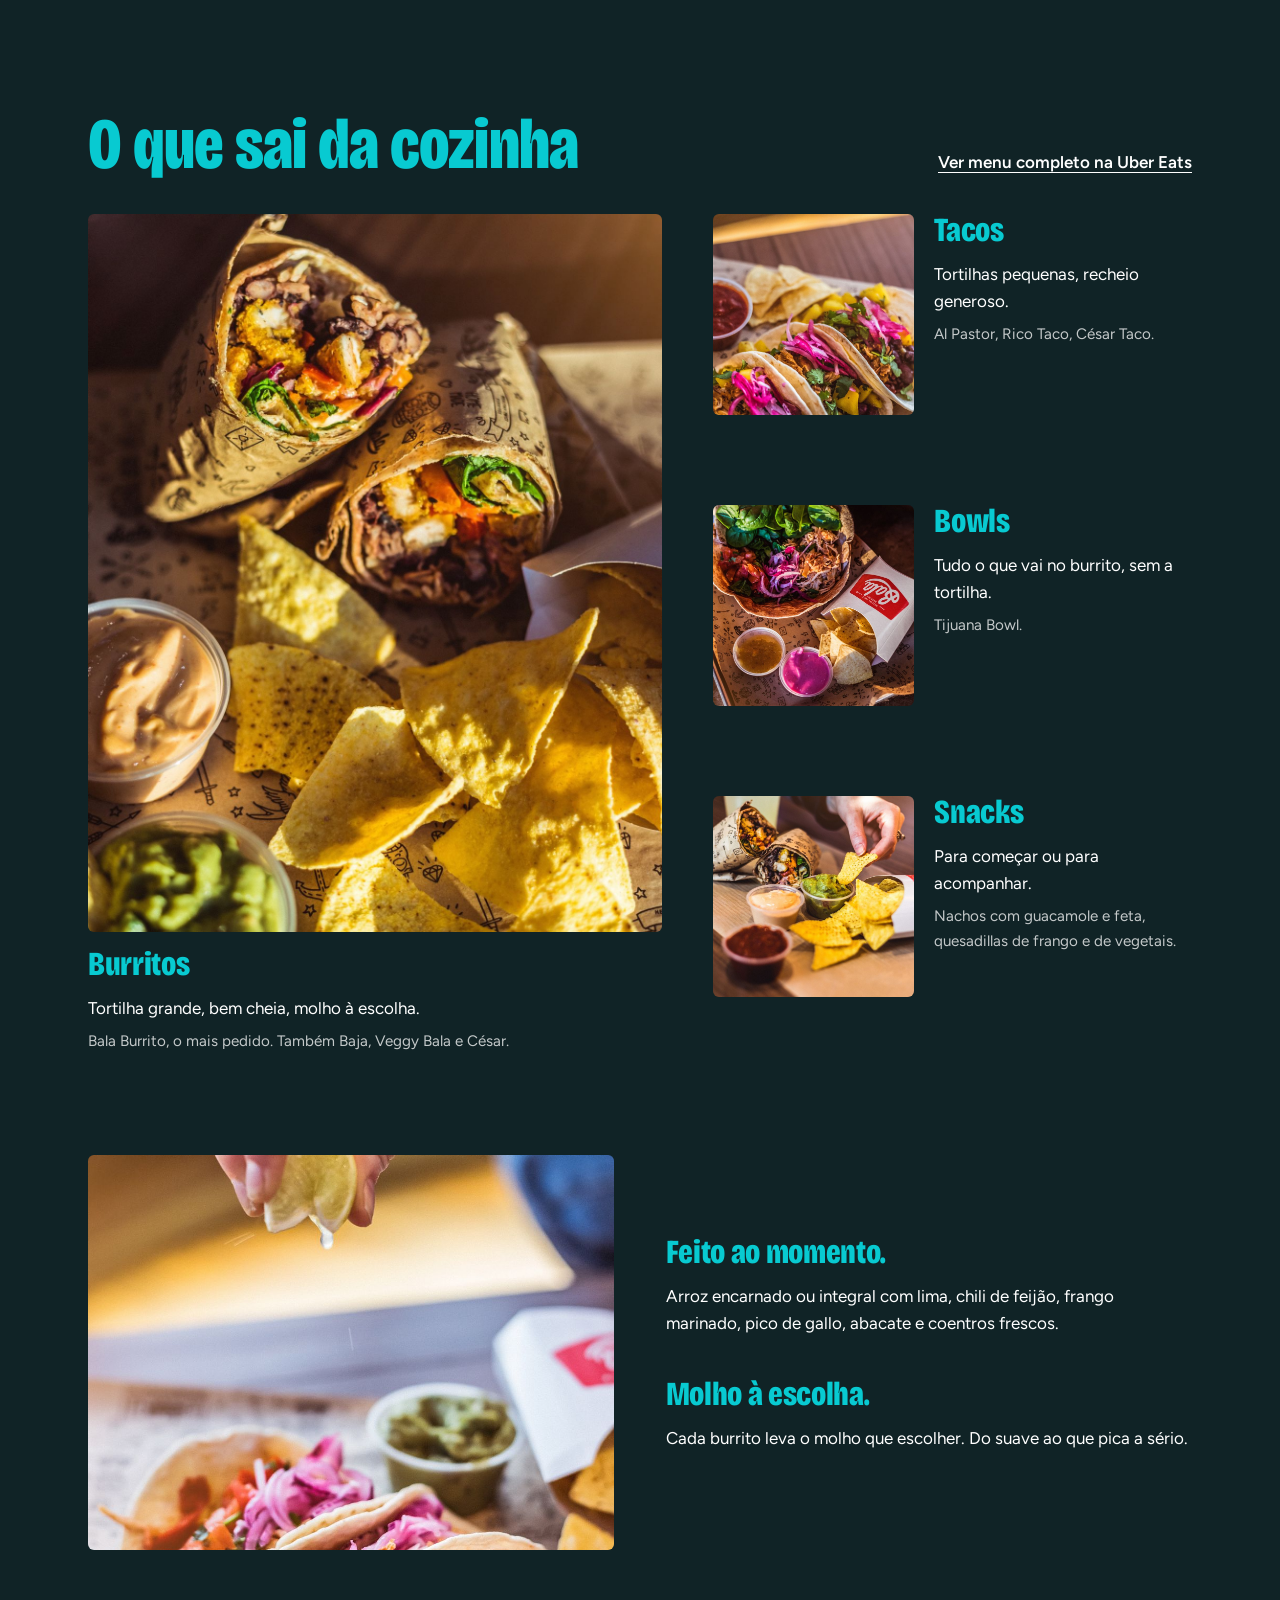
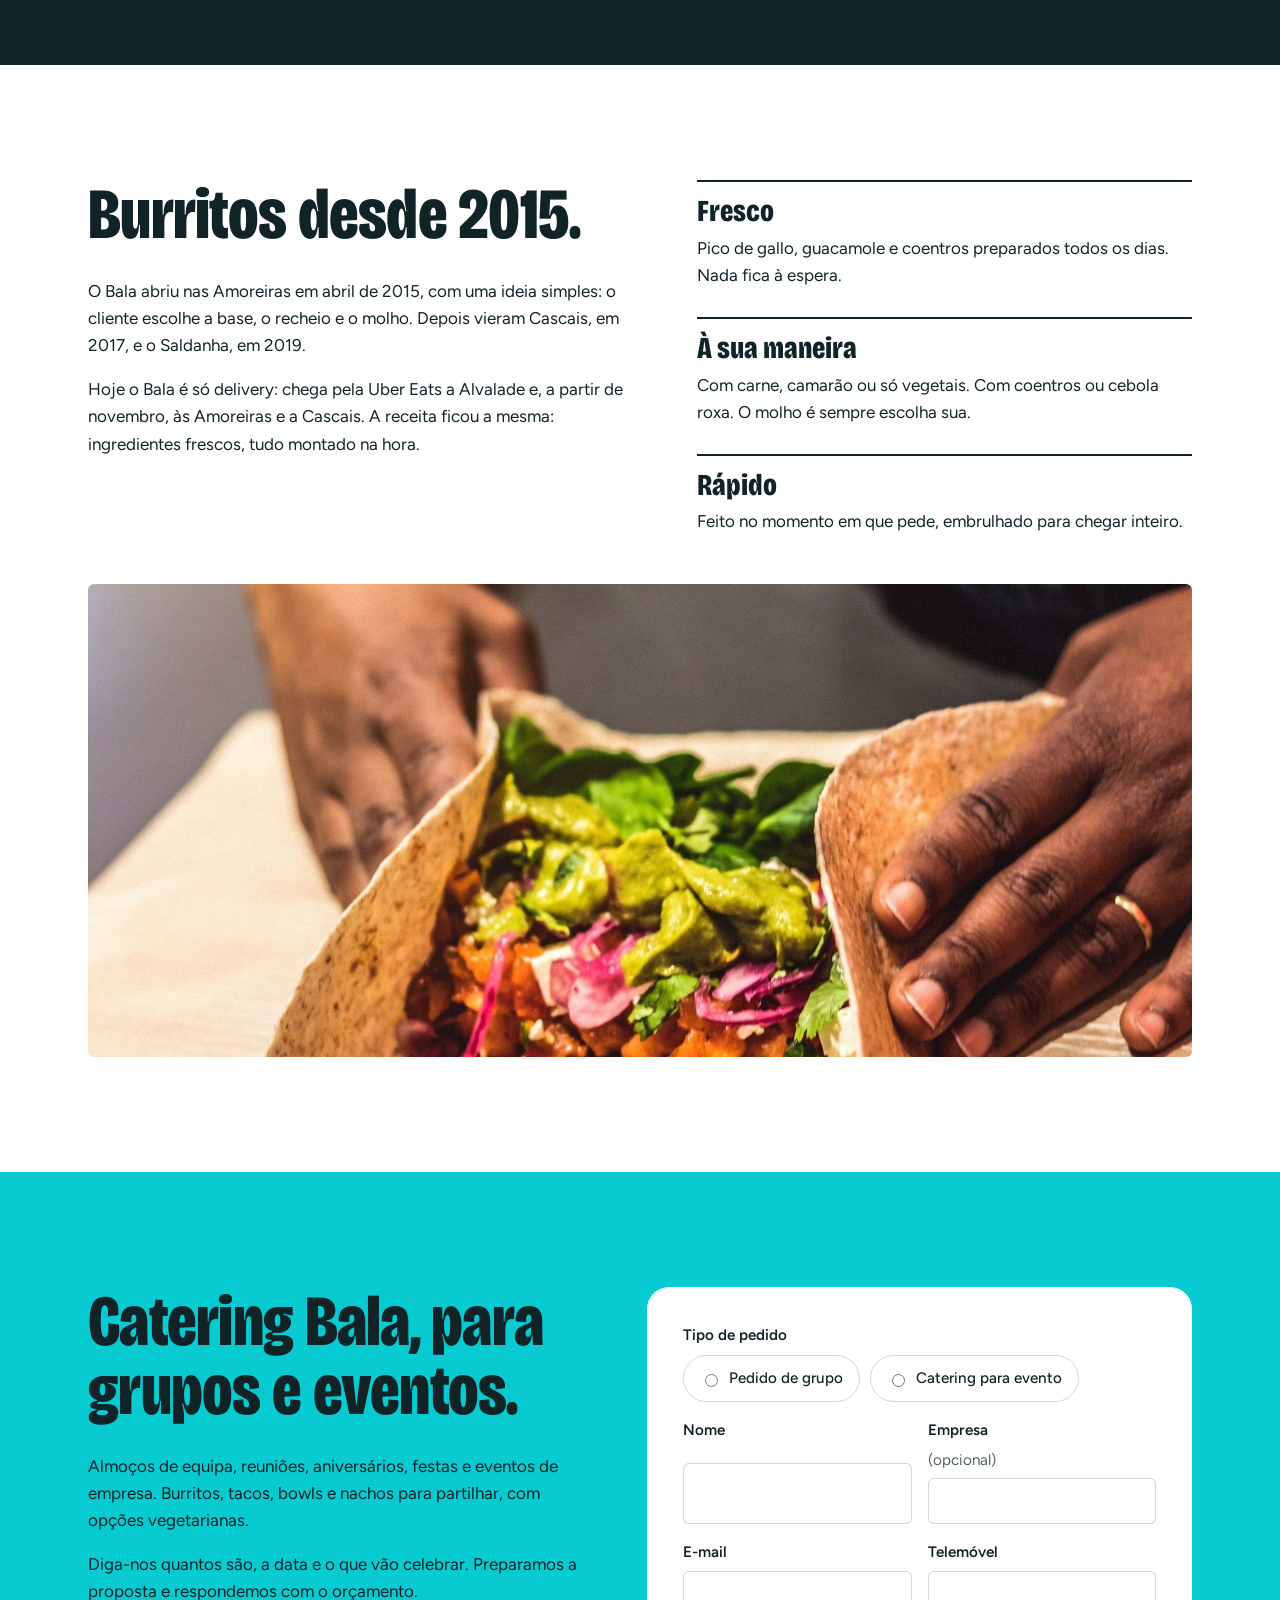
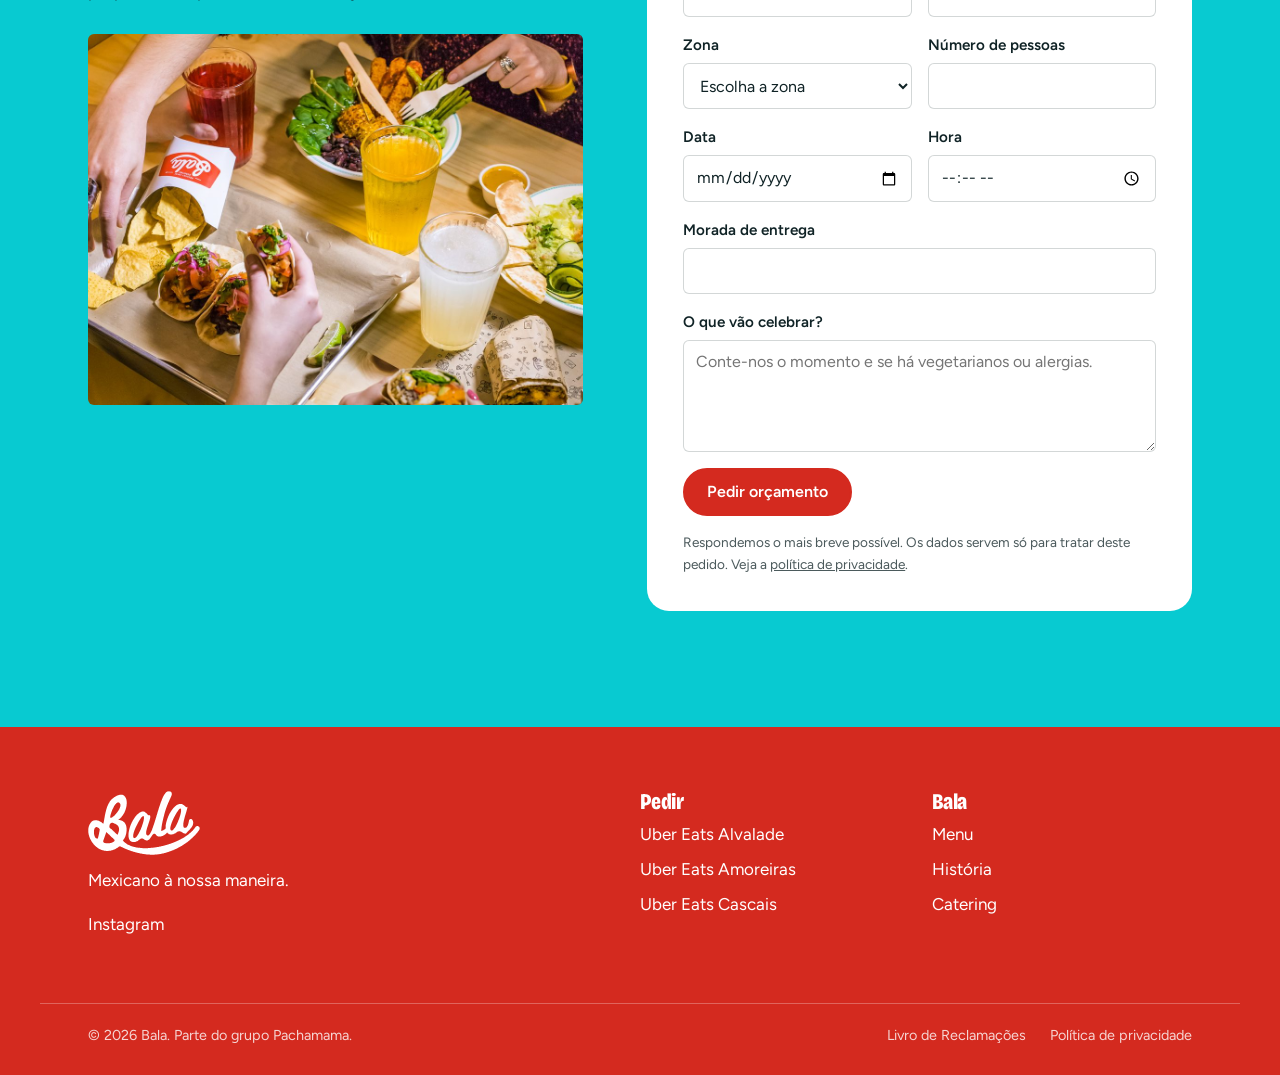
==== commit 0591f810: "Favicon com o B do logo; Cascais em novembro; nova zona Amoreiras Co-Authored-By: Claude Opus 5.5 <n" ====
--- a/index.html
+++ b/index.html
@@ -4,7 +4,7 @@
   <meta charset="utf-8">
   <meta name="viewport" content="width=device-width, initial-scale=1, viewport-fit=cover">
   <title>Bala — Burritos e tacos em Lisboa, desde 2015</title>
-  <meta name="description" content="Burritos, tacos, bowls e nachos feitos ao momento. Peça na Uber Eats, com entrega em Alvalade e Cascais.">
+  <meta name="description" content="Burritos, tacos, bowls e nachos feitos ao momento. Peça na Uber Eats, com entrega em Alvalade e, a partir de novembro, em Cascais e nas Amoreiras.">
   <link rel="canonical" href="https://bala.pt/">
   <meta name="theme-color" content="#08CAD1">
 
@@ -15,7 +15,10 @@
   <meta property="og:url" content="https://bala.pt/">
   <meta property="og:image" content="https://bala.pt/assets/og.jpg">
 
-  <link rel="icon" href="/assets/favicon.svg" type="image/svg+xml">
+  <link rel="icon" href="/assets/favicon-32.png" sizes="32x32" type="image/png">
+  <link rel="icon" href="/assets/favicon-16.png" sizes="16x16" type="image/png">
+  <link rel="icon" href="/assets/icon-192.png" sizes="192x192" type="image/png">
+  <link rel="apple-touch-icon" href="/assets/apple-touch-icon.png">
   <link rel="preconnect" href="https://fonts.googleapis.com">
   <link rel="preconnect" href="https://fonts.gstatic.com" crossorigin>
   <link href="https://fonts.googleapis.com/css2?family=Bricolage+Grotesque:opsz,wdth,wght@12..96,75..100,400..800&family=Figtree:wght@400;500;600&display=swap" rel="stylesheet">
@@ -28,9 +31,9 @@
     "name": "Bala",
     "url": "https://bala.pt/",
     "servesCuisine": "Mexicana",
-    "description": "Burritos, tacos, bowls e nachos feitos ao momento, com entrega em Alvalade e Cascais pela Uber Eats.",
+    "description": "Burritos, tacos, bowls e nachos feitos ao momento, com entrega pela Uber Eats em Alvalade e, a partir de novembro, em Cascais e nas Amoreiras.",
     "hasMenu": "https://www.ubereats.com/pt/store/bala-alvalade/A129oeQmTTay_Io_oIu1Vw",
-    "areaServed": ["Alvalade, Lisboa", "Cascais"],
+    "areaServed": ["Alvalade, Lisboa", "Amoreiras, Lisboa", "Cascais"],
     "sameAs": ["https://www.instagram.com/bala.pt/"]
   }
   </script>
@@ -40,7 +43,7 @@
 
   <!-- Faixa de novidades/campanhas. Para esconder, apagar este bloco. -->
   <div class="news">
-    <p>Novo: o Bala chega a Cascais a 26 de outubro.</p>
+    <p>Novo: o Bala chega a Cascais e às Amoreiras em novembro.</p>
   </div>
 
   <header class="top">
@@ -65,7 +68,7 @@
     <section class="hero">
       <div class="hero-copy">
         <h1>Mexicano à nossa maneira.</h1>
-        <p class="lede">Burritos, tacos e bowls feitos ao momento, desde 2015. Agora em Alvalade e Cascais, direto à sua porta.</p>
+        <p class="lede">Burritos, tacos e bowls feitos ao momento, desde 2015. Agora em Alvalade, e em novembro também em Cascais e nas Amoreiras.</p>
         <div class="actions">
           <a class="btn btn-ink" href="#pedir">Pedir na Uber Eats</a>
           <a class="btn btn-line" href="#menu">Ver menu</a>
@@ -81,7 +84,7 @@
     <!-- COMO PEDIR -->
     <section class="pedir" id="pedir" aria-labelledby="pedir-titulo">
       <div class="wrap">
-        <h2 id="pedir-titulo">Alvalade e Cascais, à sua porta.</h2>
+        <h2 id="pedir-titulo">Alvalade, Amoreiras e Cascais, à sua porta.</h2>
         <p class="sub">O Bala é só delivery, sempre pela Uber Eats. Escolha a zona e peça.</p>
 
         <div class="zones">
@@ -92,13 +95,23 @@
             <a class="btn btn-ink btn-wide" href="https://www.ubereats.com/pt/store/bala-alvalade/A129oeQmTTay_Io_oIu1Vw" target="_blank" rel="noopener">Pedir em Alvalade</a>
           </article>
 
+          <article class="zone" id="zona-amoreiras">
+            <h3>Amoreiras</h3>
+            <p>Amoreiras e arredores, nas zonas que a Uber Eats cobre.</p>
+            <p class="address">R. Silva Carvalho 321, 1250-212 Lisboa</p>
+            <p class="hours">Todos os dias, <span data-hours="amoreiras">horário a confirmar</span></p>
+            <!-- LINK UBER EATS AMOREIRAS: trocar o href "#uber-amoreiras" pelo link da loja.
+                 Enquanto o href começar por "#uber-", o botão mostra o texto de data-soon. -->
+            <a class="btn btn-ink btn-wide" href="#uber-amoreiras" data-soon="Disponível em novembro" target="_blank" rel="noopener">Pedir nas Amoreiras</a>
+          </article>
+
           <article class="zone" id="zona-cascais">
             <h3>Cascais</h3>
             <p>Cascais e arredores, nas zonas que a Uber Eats cobre.</p>
             <p class="hours">Todos os dias, <span data-hours="cascais">horário a confirmar</span></p>
             <!-- LINK UBER EATS CASCAIS: trocar o href "#uber-cascais" pelo link da loja.
-                 Enquanto o href for "#uber-cascais", o botão mostra "Disponível a 26 de outubro". -->
-            <a class="btn btn-ink btn-wide" href="#uber-cascais" data-soon="Disponível a 26 de outubro" target="_blank" rel="noopener">Pedir em Cascais</a>
+                 Enquanto o href começar por "#uber-", o botão mostra o texto de data-soon. -->
+            <a class="btn btn-ink btn-wide" href="#uber-cascais" data-soon="Disponível em novembro" target="_blank" rel="noopener">Pedir em Cascais</a>
           </article>
         </div>
       </div>
@@ -157,7 +170,7 @@
         <div class="historia-text">
           <h2 id="historia-titulo">Burritos desde 2015.</h2>
           <p>O Bala abriu nas Amoreiras em abril de 2015, com uma ideia simples: o cliente escolhe a base, o recheio e o molho. Depois vieram Cascais, em 2017, e o Saldanha, em 2019.</p>
-          <p>Hoje o Bala é só delivery: chega pela Uber Eats a Alvalade e a Cascais. A receita ficou a mesma: ingredientes frescos, tudo montado na hora.</p>
+          <p>Hoje o Bala é só delivery: chega pela Uber Eats a Alvalade e, a partir de novembro, às Amoreiras e a Cascais. A receita ficou a mesma: ingredientes frescos, tudo montado na hora.</p>
         </div>
         <dl class="pillars">
           <div>
@@ -212,6 +225,7 @@
               <select name="zona" required>
                 <option value="">Escolha a zona</option>
                 <option>Alvalade</option>
+                <option>Amoreiras</option>
                 <option>Cascais</option>
               </select>
             </label>
@@ -243,6 +257,7 @@
         <h2>Pedir</h2>
         <ul>
           <li><a href="https://www.ubereats.com/pt/store/bala-alvalade/A129oeQmTTay_Io_oIu1Vw" target="_blank" rel="noopener">Uber Eats Alvalade</a></li>
+          <li><a href="#zona-amoreiras">Uber Eats Amoreiras</a></li>
           <li><a href="#zona-cascais">Uber Eats Cascais</a></li>
         </ul>
       </div>
--- a/styles.css
+++ b/styles.css
@@ -166,16 +166,17 @@
 /* Como pedir */
 .pedir { padding: clamp(64px, 9vw, 120px) 0; }
 .sub { font-size: 1.2rem; }
-.zones { display: grid; grid-template-columns: 1fr 1fr; gap: 20px; margin-top: 36px; }
+.zones { display: grid; grid-template-columns: repeat(3, 1fr); gap: 20px; margin-top: 36px; }
 .zone {
   border: 2px solid var(--ink);
   border-radius: var(--radius-lg);
   padding: clamp(24px, 3vw, 36px);
   display: flex; flex-direction: column;
 }
-.zone h3 { font-size: clamp(2.6rem, 5vw, 4rem); }
+.zone h3 { font-size: clamp(2.4rem, 4vw, 3.4rem); }
 .zone .btn { margin-top: auto; }
 .hours { color: var(--petroleo); font-weight: 600; }
+.address { font-size: .95rem; margin-bottom: .6em; }
 
 /* Menu */
 .menu { background: var(--ink); color: var(--paper); padding: clamp(64px, 9vw, 120px) 0; }
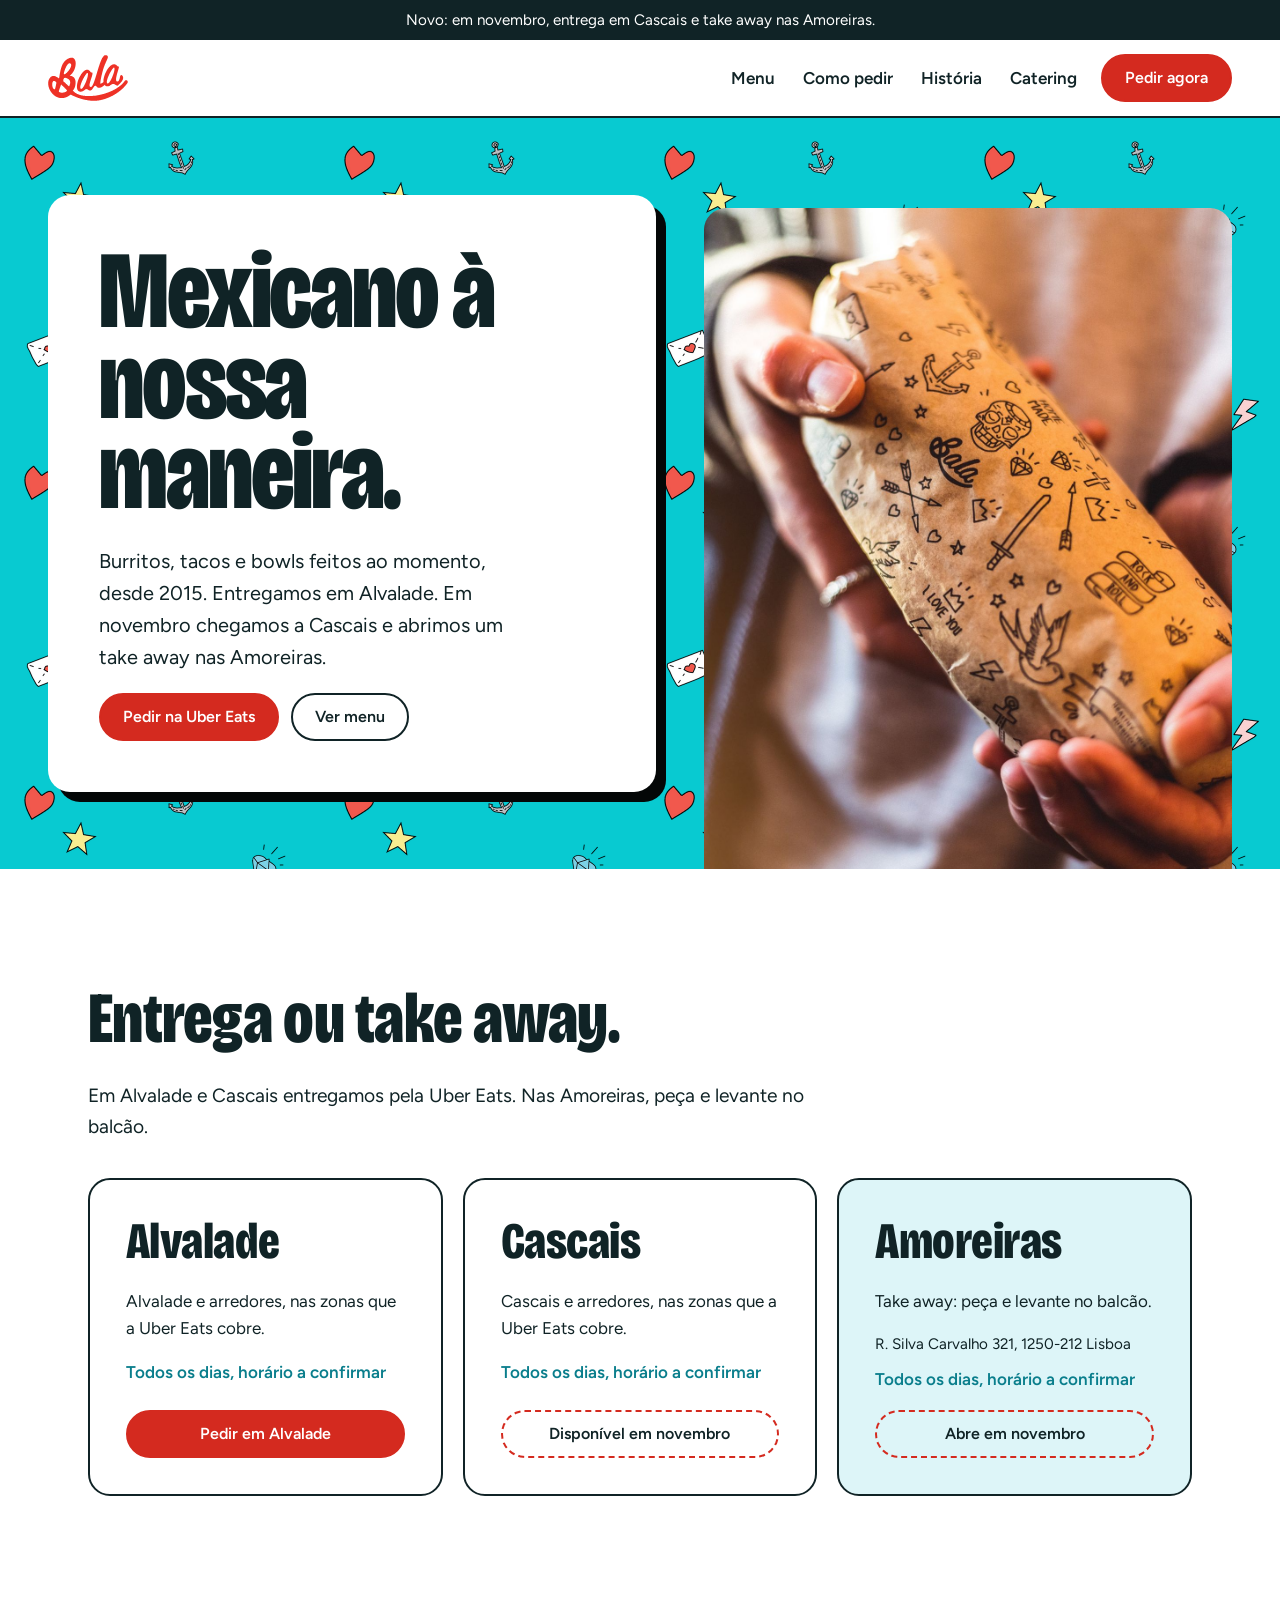
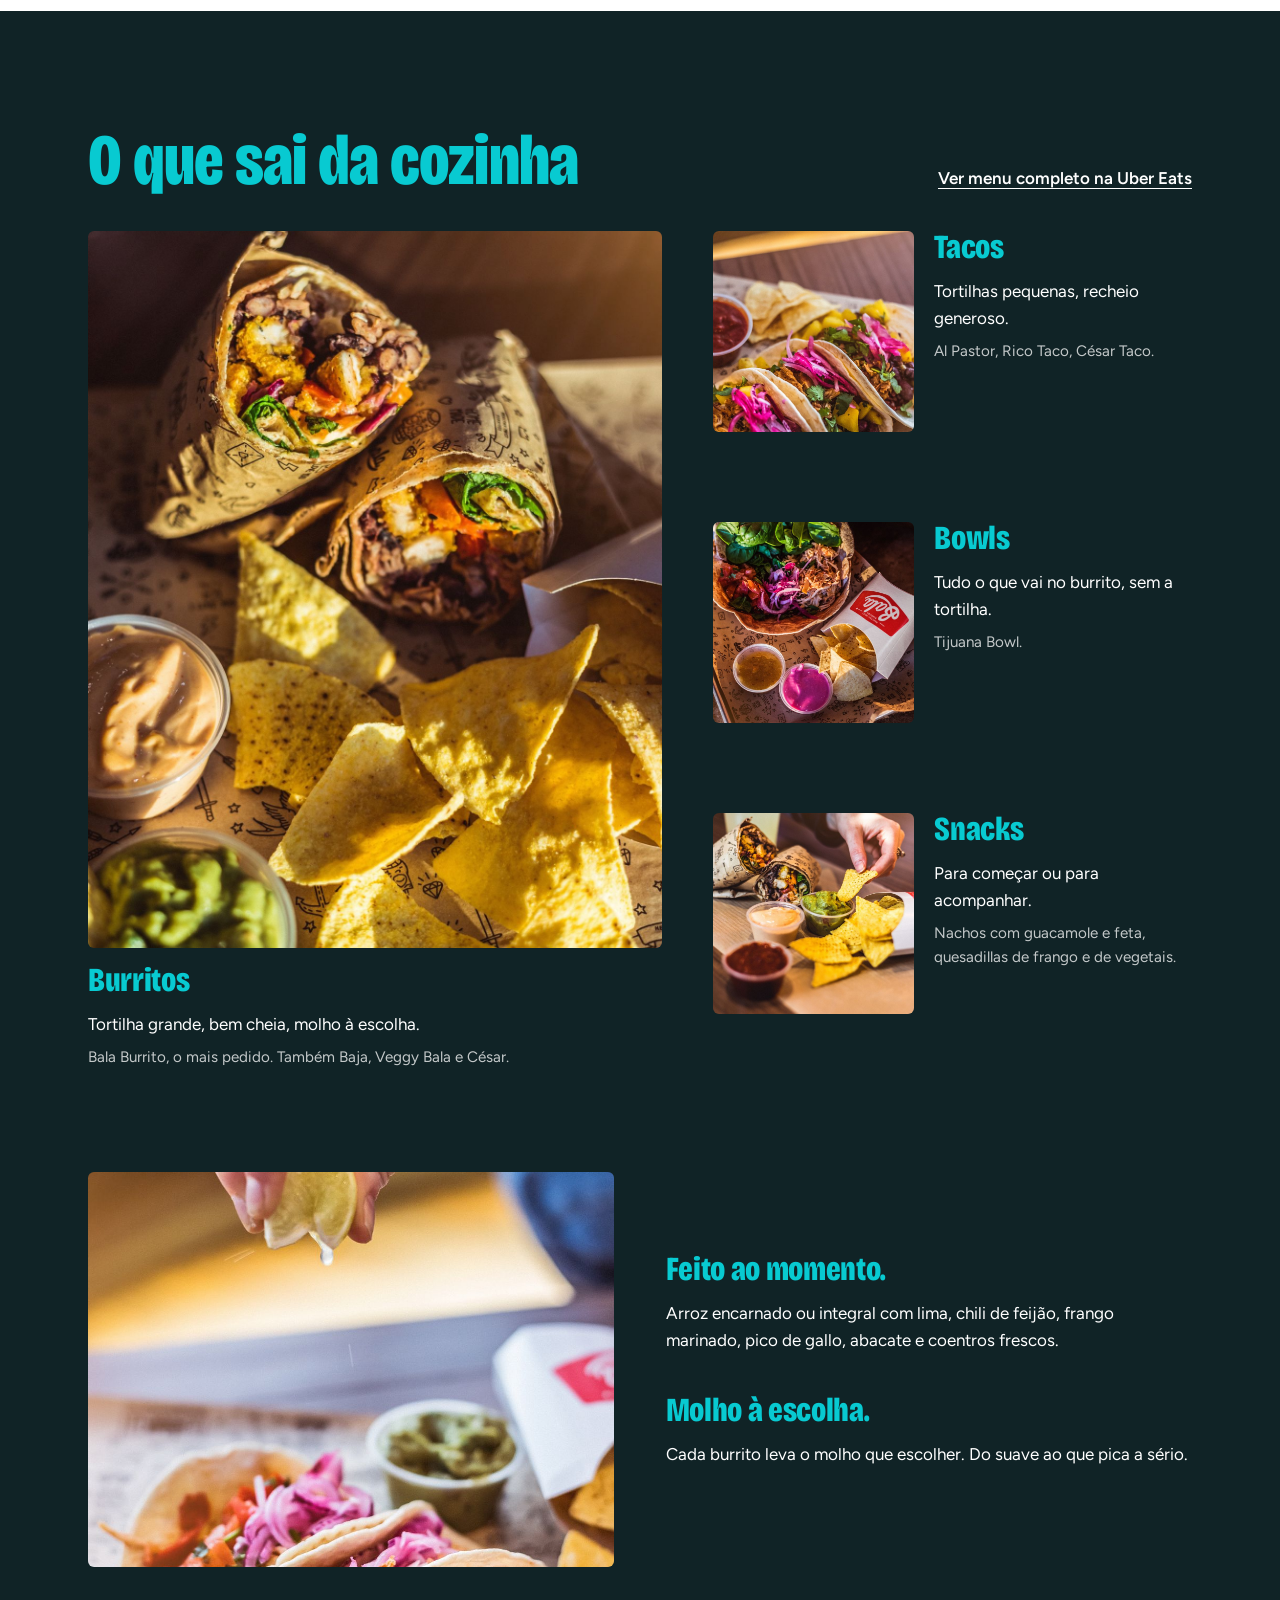
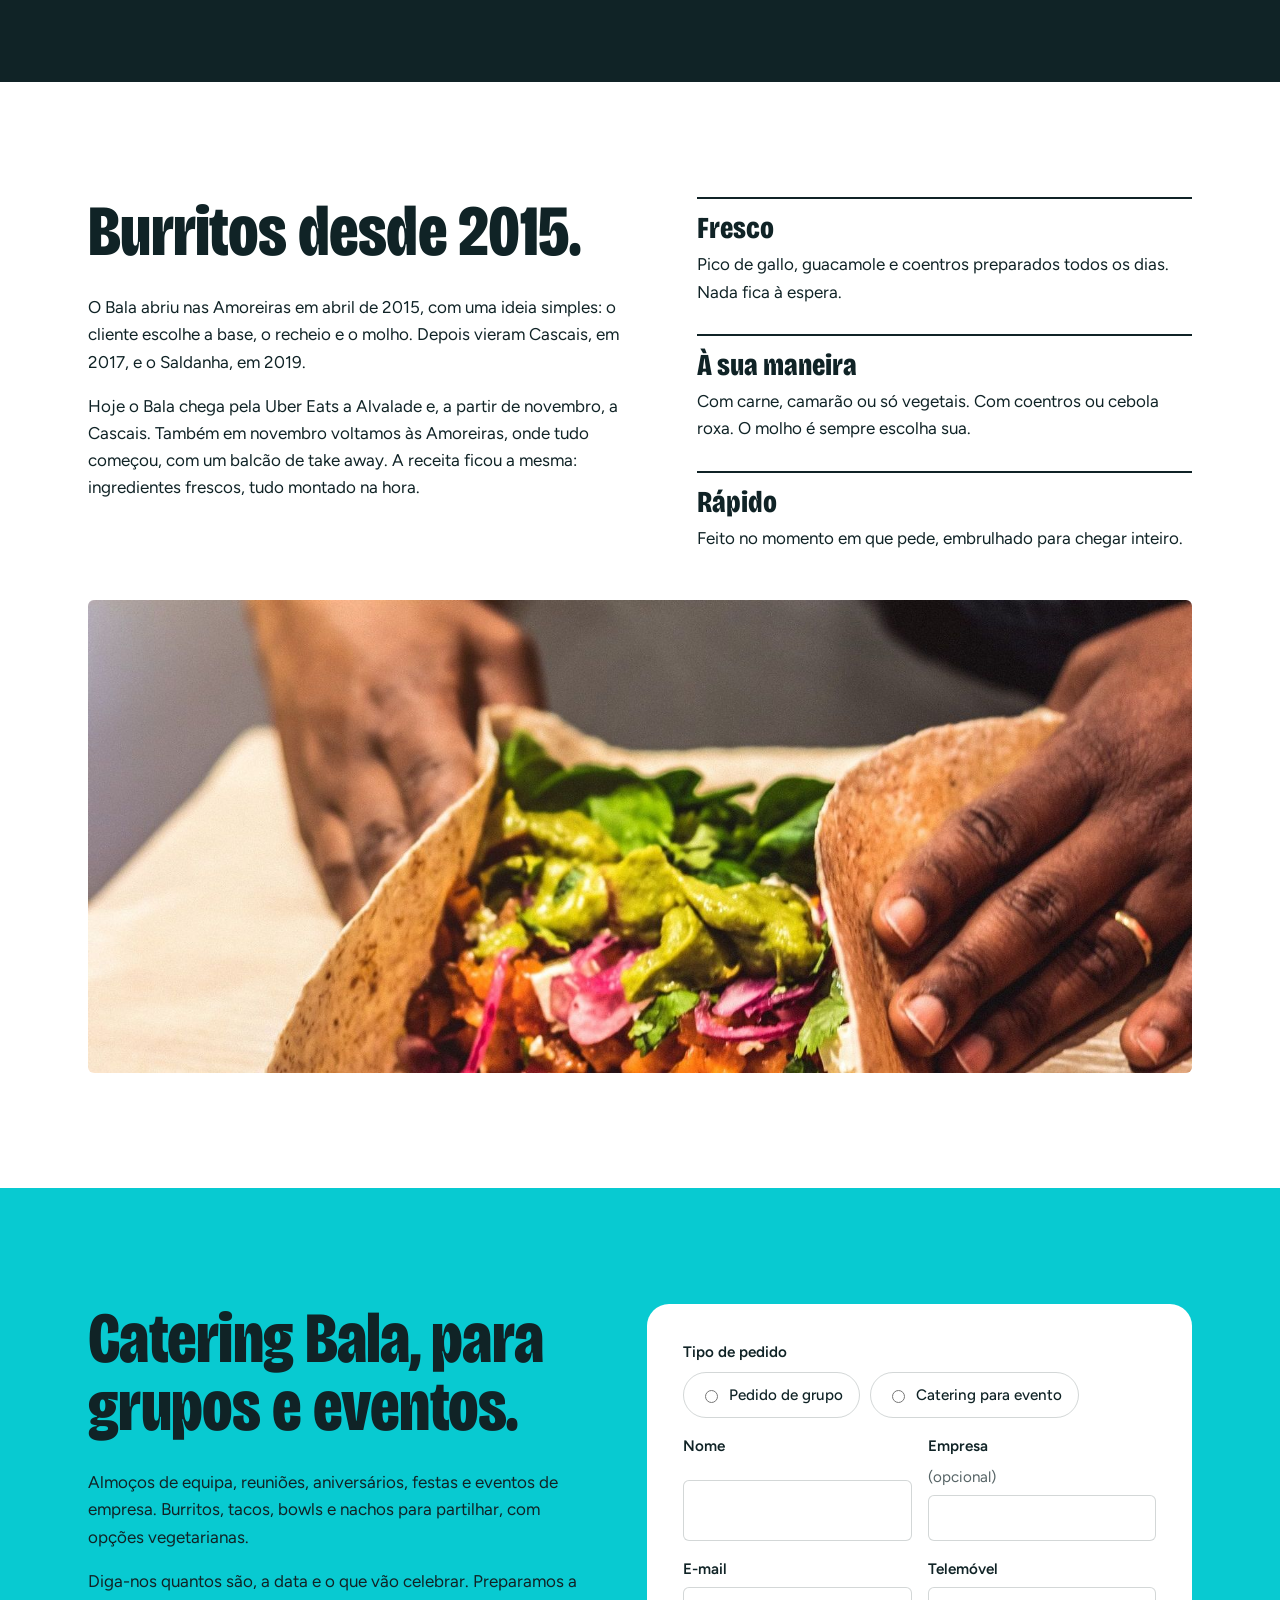
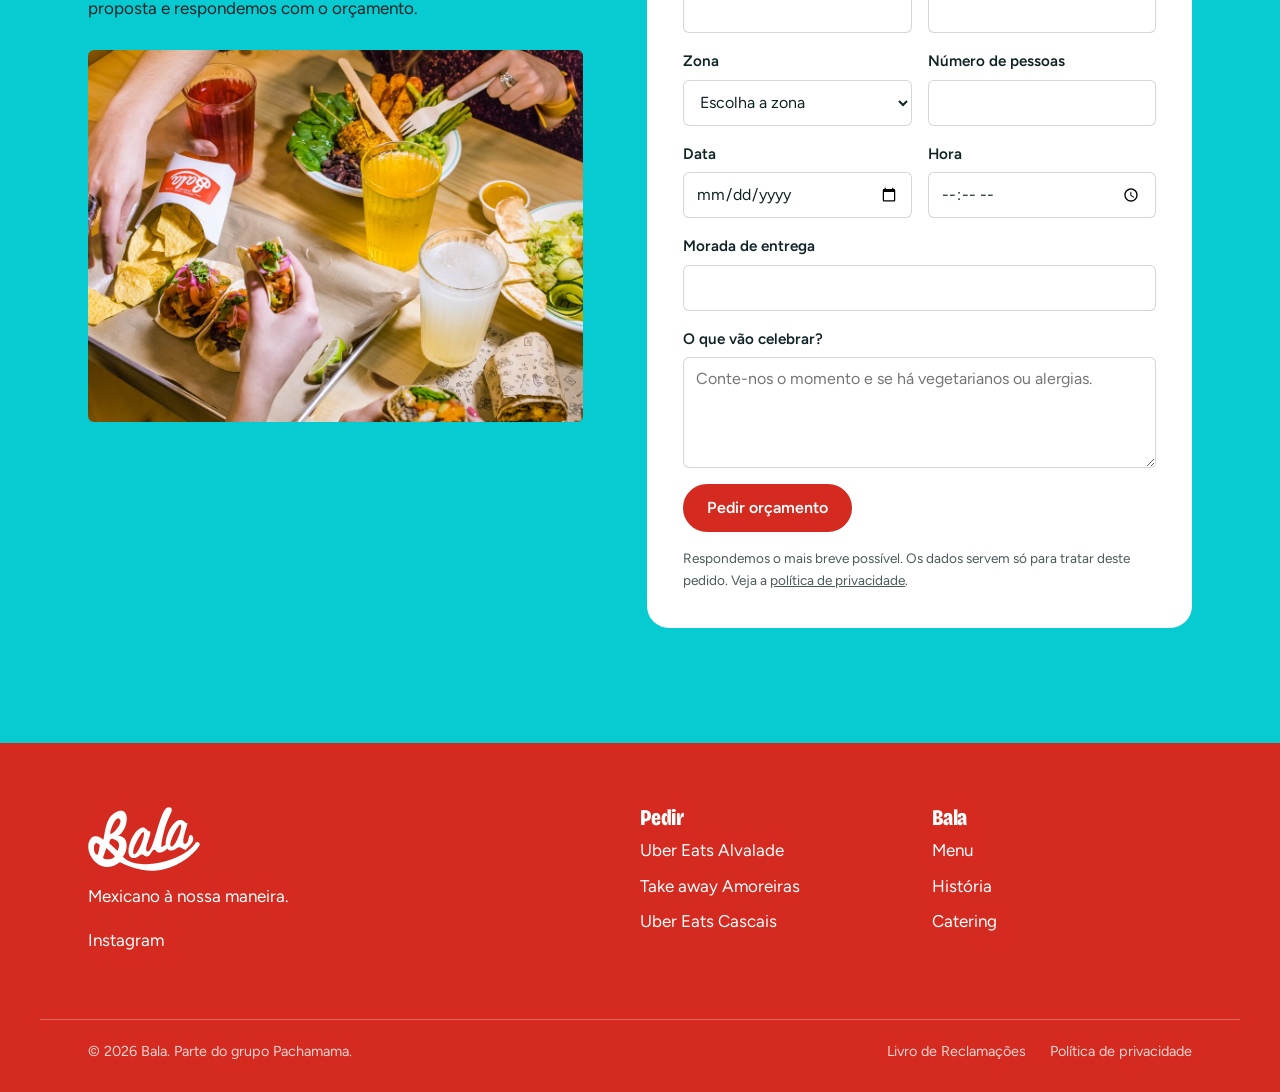
==== commit dbb4712b: "Amoreiras como take away (abre em novembro); textos de entrega/take away Co-Authored-By: Claude Opus" ====
--- a/index.html
+++ b/index.html
@@ -4,7 +4,7 @@
   <meta charset="utf-8">
   <meta name="viewport" content="width=device-width, initial-scale=1, viewport-fit=cover">
   <title>Bala — Burritos e tacos em Lisboa, desde 2015</title>
-  <meta name="description" content="Burritos, tacos, bowls e nachos feitos ao momento. Peça na Uber Eats, com entrega em Alvalade e, a partir de novembro, em Cascais e nas Amoreiras.">
+  <meta name="description" content="Burritos, tacos, bowls e nachos feitos ao momento. Entrega pela Uber Eats em Alvalade e, a partir de novembro, em Cascais. Take away nas Amoreiras a partir de novembro.">
   <link rel="canonical" href="https://bala.pt/">
   <meta name="theme-color" content="#08CAD1">
 
@@ -31,7 +31,7 @@
     "name": "Bala",
     "url": "https://bala.pt/",
     "servesCuisine": "Mexicana",
-    "description": "Burritos, tacos, bowls e nachos feitos ao momento, com entrega pela Uber Eats em Alvalade e, a partir de novembro, em Cascais e nas Amoreiras.",
+    "description": "Burritos, tacos, bowls e nachos feitos ao momento, com entrega pela Uber Eats em Alvalade e, a partir de novembro, em Cascais, e take away nas Amoreiras a partir de novembro.",
     "hasMenu": "https://www.ubereats.com/pt/store/bala-alvalade/A129oeQmTTay_Io_oIu1Vw",
     "areaServed": ["Alvalade, Lisboa", "Amoreiras, Lisboa", "Cascais"],
     "sameAs": ["https://www.instagram.com/bala.pt/"]
@@ -43,7 +43,7 @@
 
   <!-- Faixa de novidades/campanhas. Para esconder, apagar este bloco. -->
   <div class="news">
-    <p>Novo: o Bala chega a Cascais e às Amoreiras em novembro.</p>
+    <p>Novo: em novembro, entrega em Cascais e take away nas Amoreiras.</p>
   </div>
 
   <header class="top">
@@ -68,7 +68,7 @@
     <section class="hero">
       <div class="hero-copy">
         <h1>Mexicano à nossa maneira.</h1>
-        <p class="lede">Burritos, tacos e bowls feitos ao momento, desde 2015. Agora em Alvalade, e em novembro também em Cascais e nas Amoreiras.</p>
+        <p class="lede">Burritos, tacos e bowls feitos ao momento, desde 2015. Entregamos em Alvalade. Em novembro chegamos a Cascais e abrimos um take away nas Amoreiras.</p>
         <div class="actions">
           <a class="btn btn-ink" href="#pedir">Pedir na Uber Eats</a>
           <a class="btn btn-line" href="#menu">Ver menu</a>
@@ -84,8 +84,8 @@
     <!-- COMO PEDIR -->
     <section class="pedir" id="pedir" aria-labelledby="pedir-titulo">
       <div class="wrap">
-        <h2 id="pedir-titulo">Alvalade, Amoreiras e Cascais, à sua porta.</h2>
-        <p class="sub">O Bala é só delivery, sempre pela Uber Eats. Escolha a zona e peça.</p>
+        <h2 id="pedir-titulo">Entrega ou take away.</h2>
+        <p class="sub">Em Alvalade e Cascais entregamos pela Uber Eats. Nas Amoreiras, peça e levante no balcão.</p>
 
         <div class="zones">
           <article class="zone" id="zona-alvalade">
@@ -95,15 +95,6 @@
             <a class="btn btn-ink btn-wide" href="https://www.ubereats.com/pt/store/bala-alvalade/A129oeQmTTay_Io_oIu1Vw" target="_blank" rel="noopener">Pedir em Alvalade</a>
           </article>
 
-          <article class="zone" id="zona-amoreiras">
-            <h3>Amoreiras</h3>
-            <p>Amoreiras e arredores, nas zonas que a Uber Eats cobre.</p>
-            <p class="address">R. Silva Carvalho 321, 1250-212 Lisboa</p>
-            <p class="hours">Todos os dias, <span data-hours="amoreiras">horário a confirmar</span></p>
-            <!-- LINK UBER EATS AMOREIRAS: trocar o href "#uber-amoreiras" pelo link da loja.
-                 Enquanto o href começar por "#uber-", o botão mostra o texto de data-soon. -->
-            <a class="btn btn-ink btn-wide" href="#uber-amoreiras" data-soon="Disponível em novembro" target="_blank" rel="noopener">Pedir nas Amoreiras</a>
-          </article>
 
           <article class="zone" id="zona-cascais">
             <h3>Cascais</h3>
@@ -113,6 +104,17 @@
                  Enquanto o href começar por "#uber-", o botão mostra o texto de data-soon. -->
             <a class="btn btn-ink btn-wide" href="#uber-cascais" data-soon="Disponível em novembro" target="_blank" rel="noopener">Pedir em Cascais</a>
           </article>
+
+          <article class="zone zone-takeaway" id="zona-amoreiras">
+            <h3>Amoreiras</h3>
+            <p>Take away: peça e levante no balcão.</p>
+            <p class="address">R. Silva Carvalho 321, 1250-212 Lisboa</p>
+            <p class="hours">Todos os dias, <span data-hours="amoreiras">horário a confirmar</span></p>
+            <!-- COMO CHEGAR AMOREIRAS: quando abrir, trocar o href "#soon-amoreiras" por
+                 https://www.google.com/maps/search/?api=1&query=R.+Silva+Carvalho+321,+1250-212+Lisboa
+                 Enquanto o href começar por "#soon-", o botão mostra o texto de data-soon. -->
+            <a class="btn btn-ink btn-wide" href="#soon-amoreiras" data-soon="Abre em novembro" target="_blank" rel="noopener">Como chegar</a>
+          </article>
         </div>
       </div>
     </section>
@@ -170,7 +172,7 @@
         <div class="historia-text">
           <h2 id="historia-titulo">Burritos desde 2015.</h2>
           <p>O Bala abriu nas Amoreiras em abril de 2015, com uma ideia simples: o cliente escolhe a base, o recheio e o molho. Depois vieram Cascais, em 2017, e o Saldanha, em 2019.</p>
-          <p>Hoje o Bala é só delivery: chega pela Uber Eats a Alvalade e, a partir de novembro, às Amoreiras e a Cascais. A receita ficou a mesma: ingredientes frescos, tudo montado na hora.</p>
+          <p>Hoje o Bala chega pela Uber Eats a Alvalade e, a partir de novembro, a Cascais. Também em novembro voltamos às Amoreiras, onde tudo começou, com um balcão de take away. A receita ficou a mesma: ingredientes frescos, tudo montado na hora.</p>
         </div>
         <dl class="pillars">
           <div>
@@ -257,7 +259,7 @@
         <h2>Pedir</h2>
         <ul>
           <li><a href="https://www.ubereats.com/pt/store/bala-alvalade/A129oeQmTTay_Io_oIu1Vw" target="_blank" rel="noopener">Uber Eats Alvalade</a></li>
-          <li><a href="#zona-amoreiras">Uber Eats Amoreiras</a></li>
+          <li><a href="#zona-amoreiras">Take away Amoreiras</a></li>
           <li><a href="#zona-cascais">Uber Eats Cascais</a></li>
         </ul>
       </div>
--- a/styles.css
+++ b/styles.css
@@ -306,3 +306,4 @@
   .dish:not(.dish-lead) { grid-template-columns: 1fr; }
   .dish:not(.dish-lead) .ph { grid-row: auto; aspect-ratio: 4 / 3; margin-bottom: 16px; }
 }
+.zone-takeaway { background: var(--turquesa-soft); }
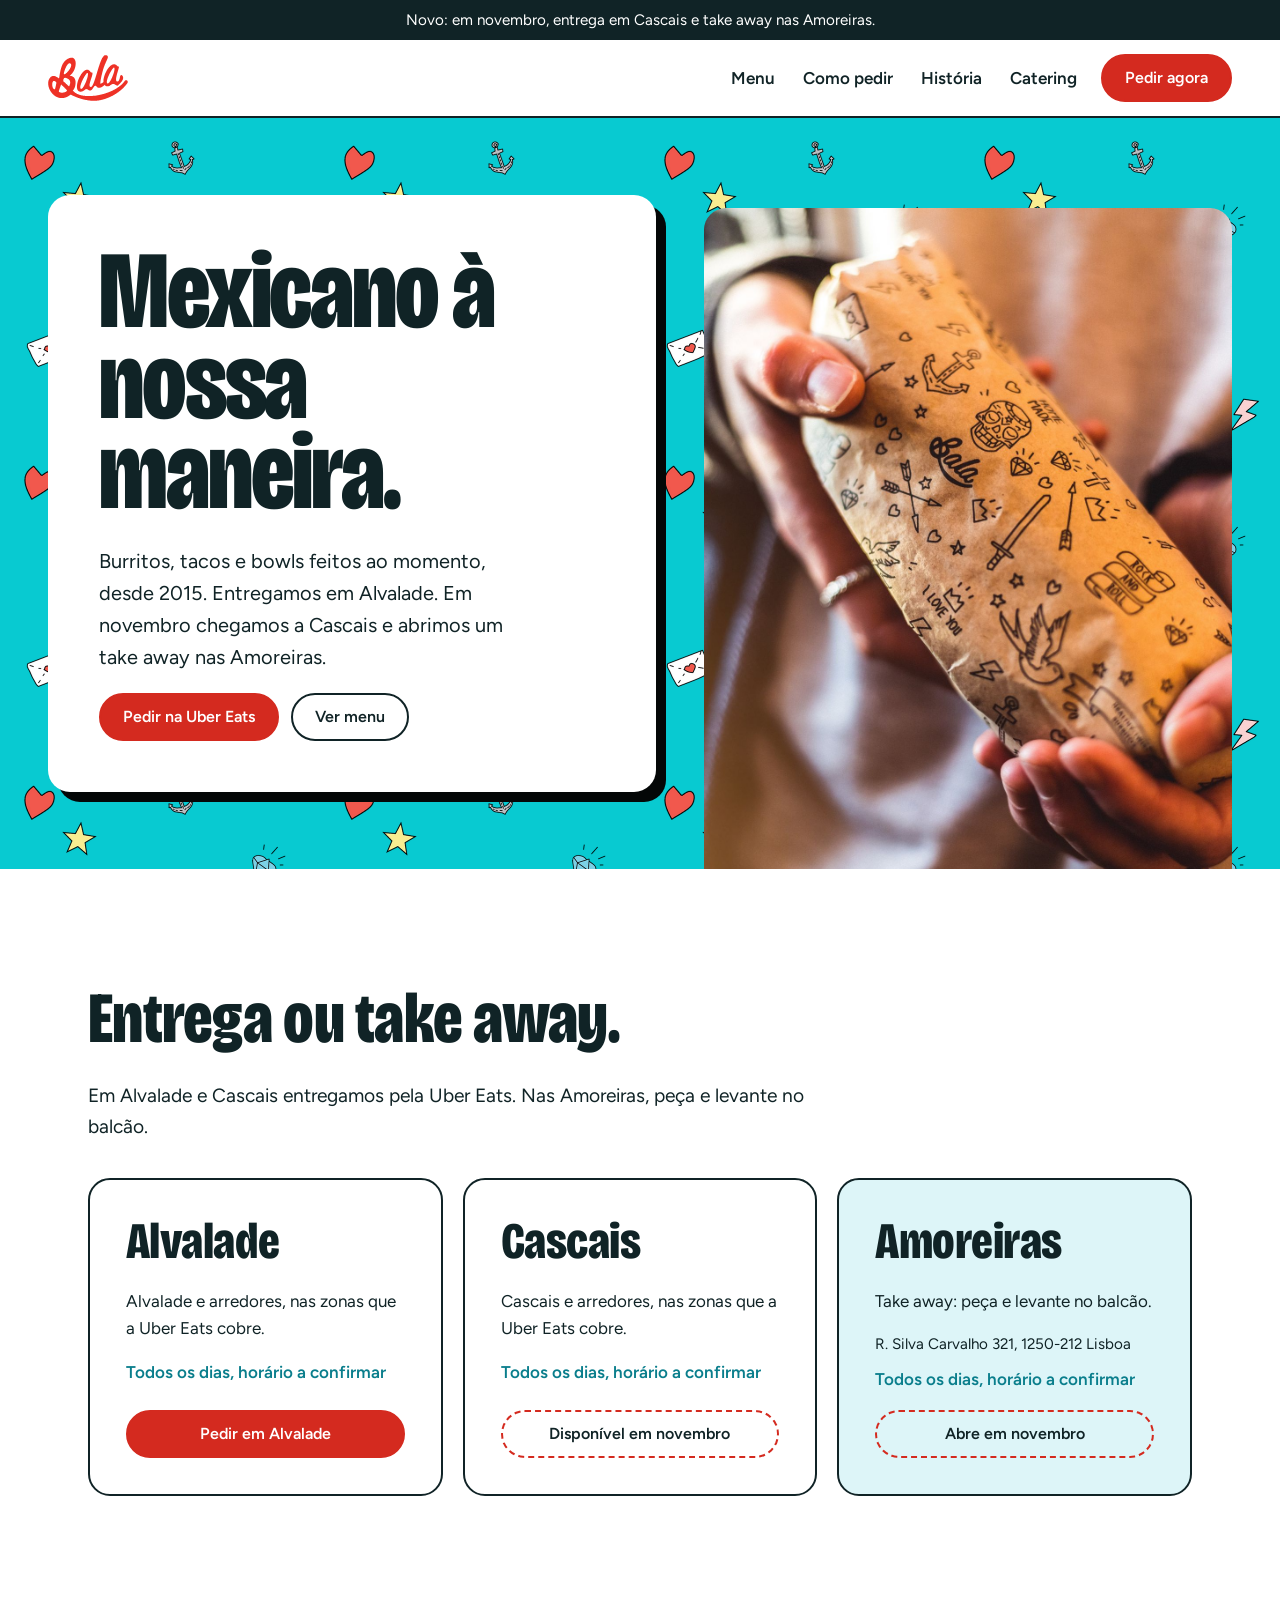
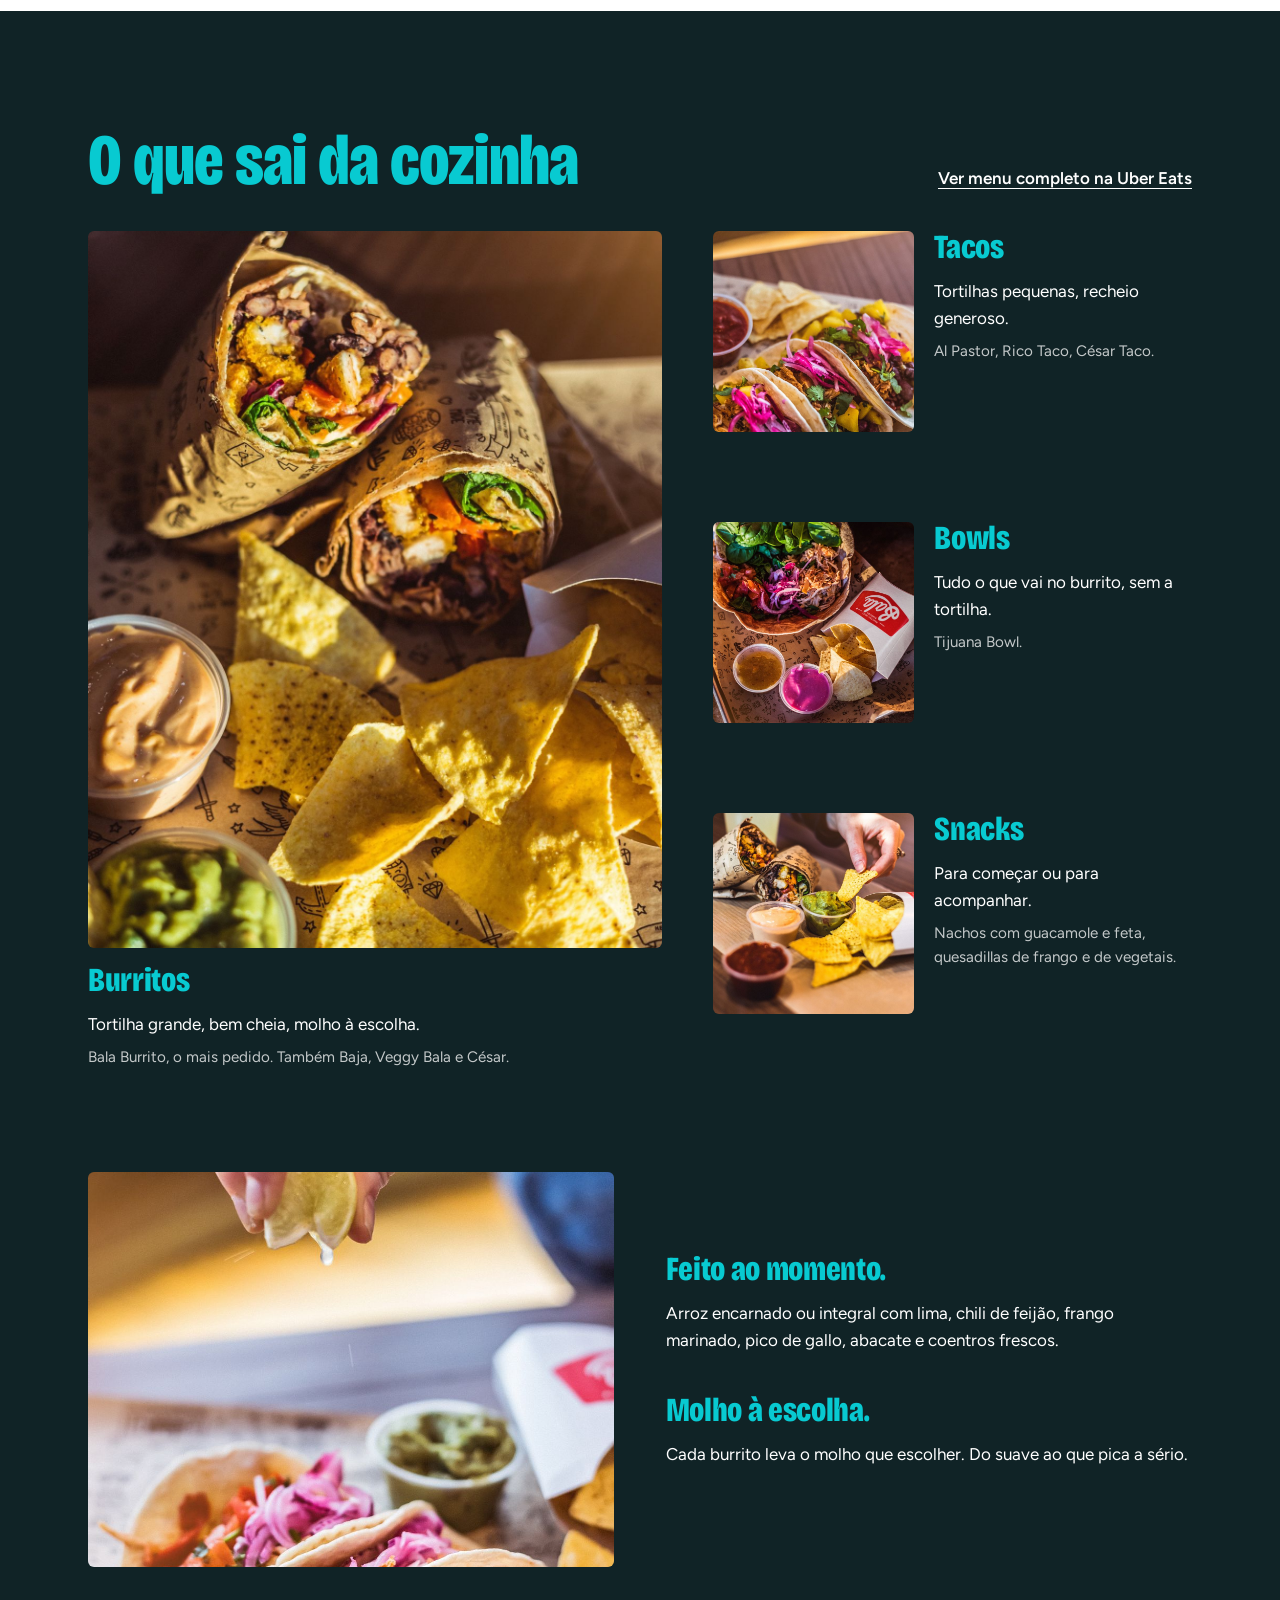
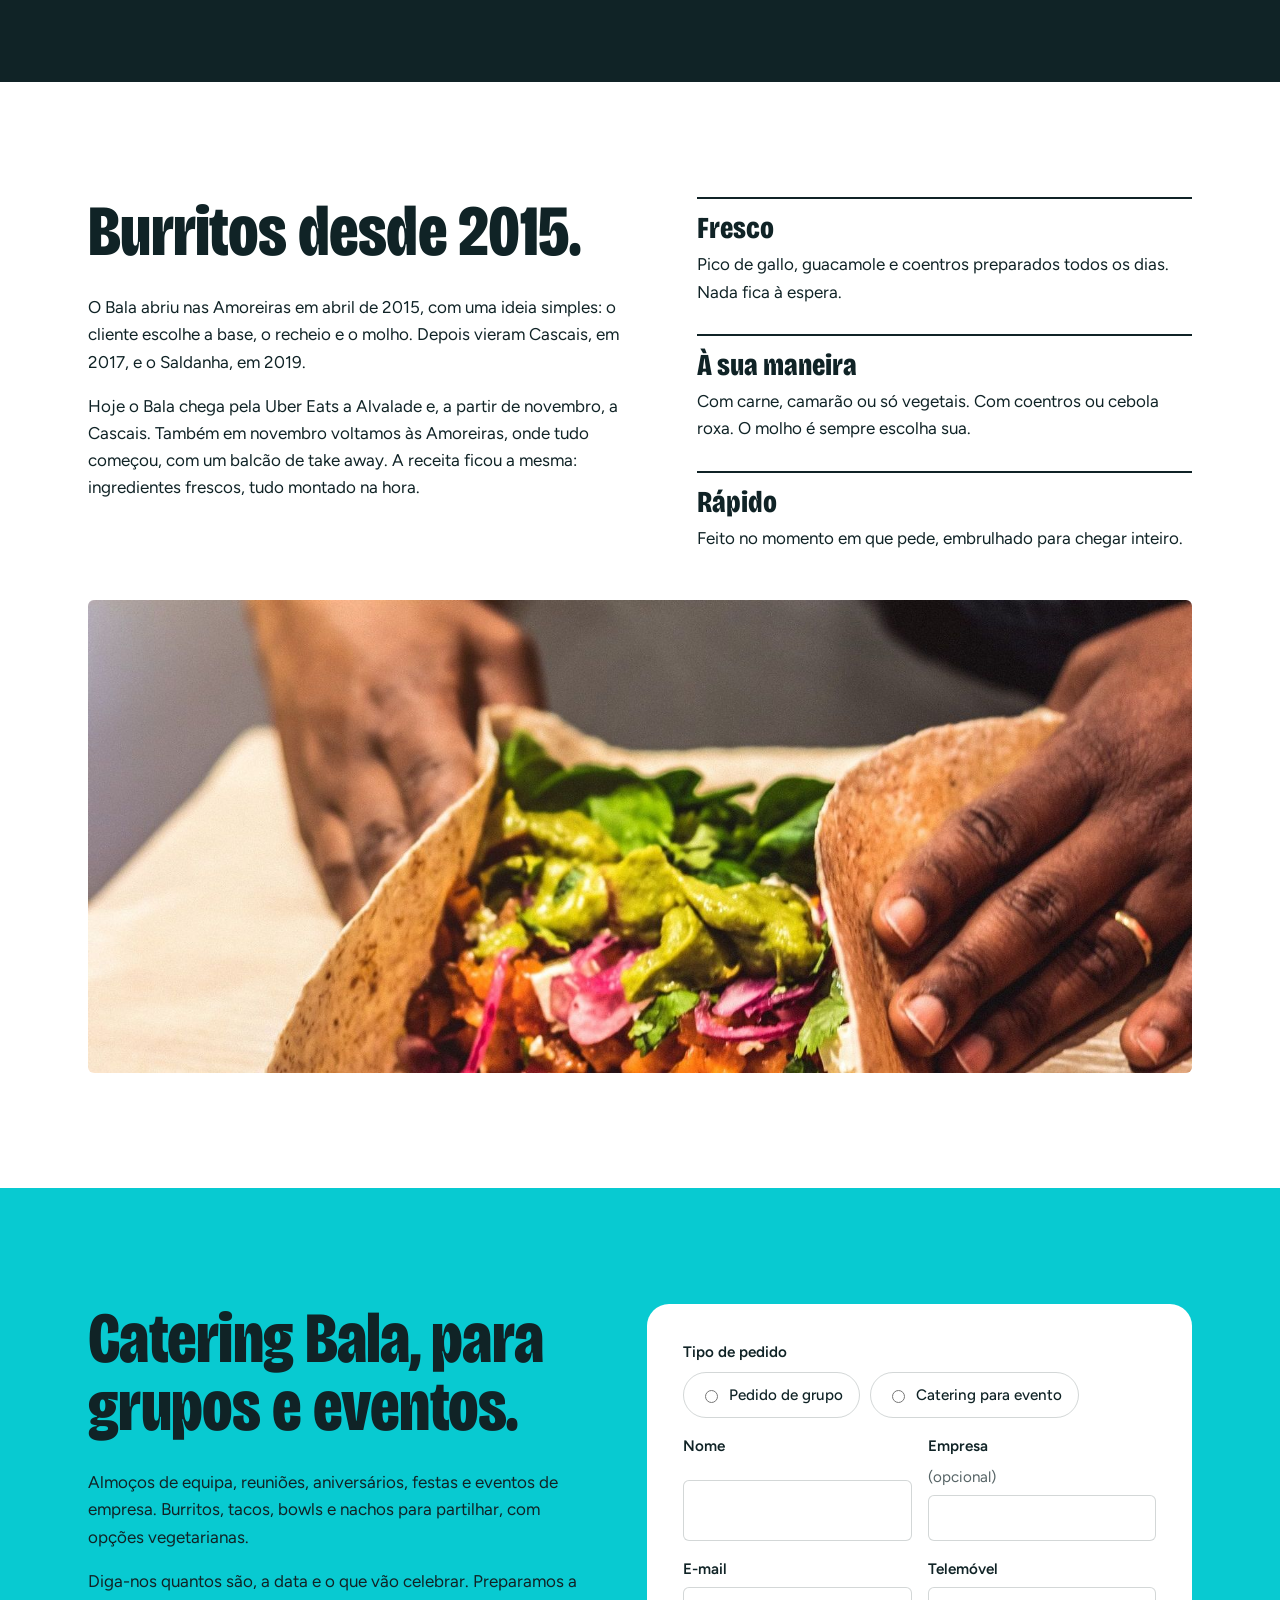
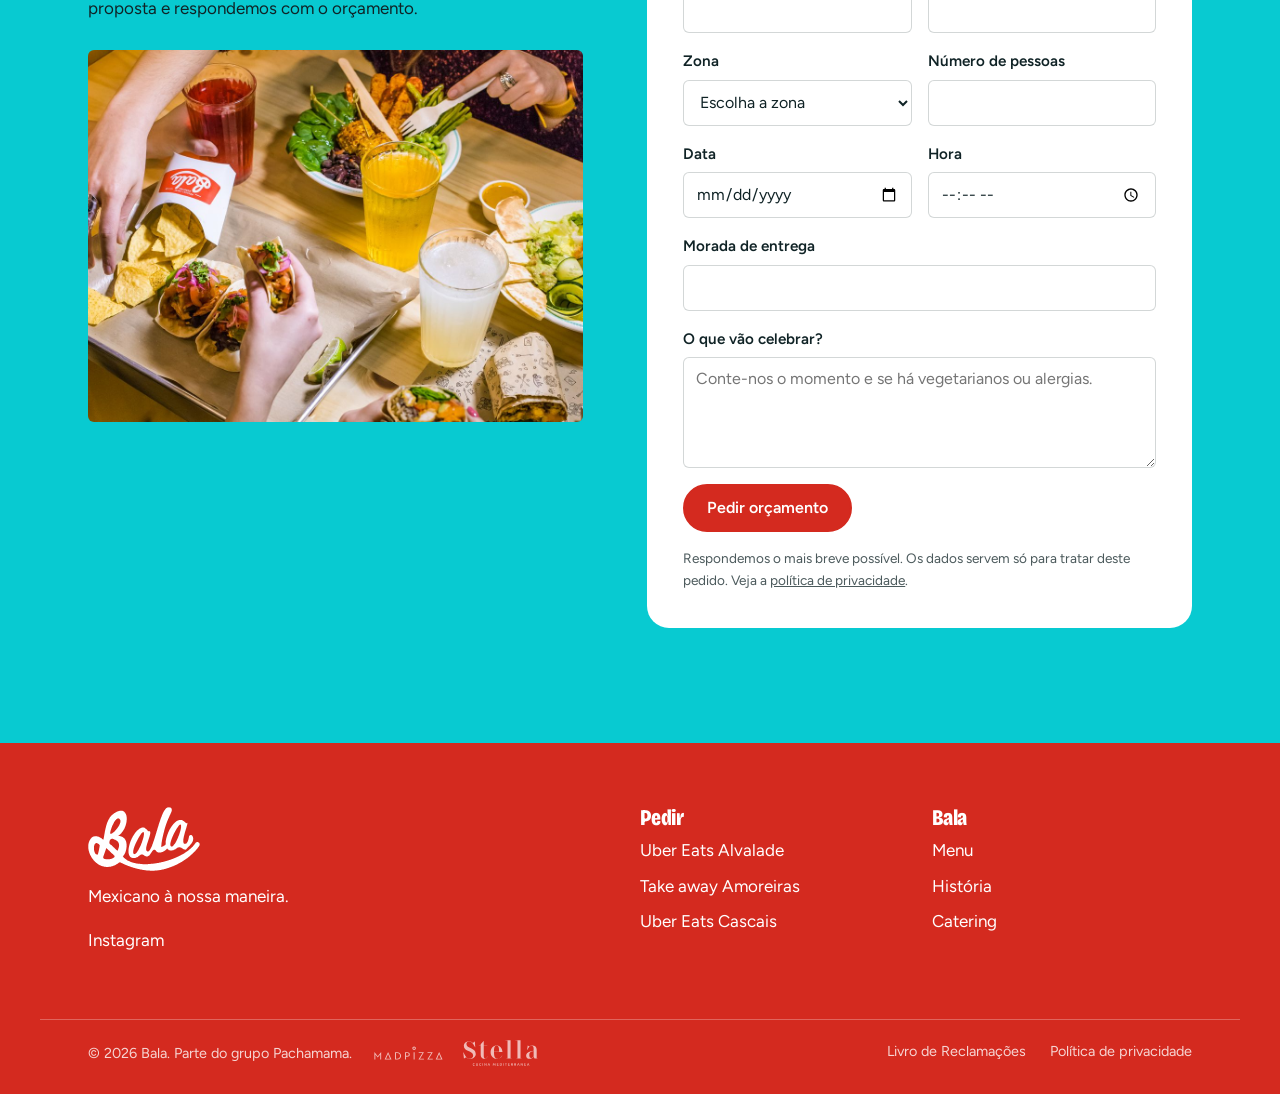
==== commit 4cc0054d: "Rodapé com as marcas Madpizza e Stella do grupo Pachamama Co-Authored-By: Claude Opus 5.5 <noreply@a" ====
--- a/index.html
+++ b/index.html
@@ -273,7 +273,13 @@
       </div>
     </div>
     <div class="wrap foot-legal">
-      <p>© 2026 Bala. Parte do grupo Pachamama.</p>
+      <div class="grupo">
+        <p>© 2026 Bala. Parte do grupo Pachamama.</p>
+        <ul class="grupo-marcas" aria-label="Outras marcas do grupo Pachamama">
+          <li><a href="https://madpizza.pt/" target="_blank" rel="noopener"><img class="grupo-madpizza" src="/assets/grupo-madpizza.svg" alt="Madpizza" width="758" height="154" loading="lazy"></a></li>
+          <li><a href="https://stella-restaurante.netlify.app/" target="_blank" rel="noopener"><img class="grupo-stella" src="/assets/grupo-stella.svg" alt="Stella Cucina Mediterranea" width="2885" height="990" loading="lazy"></a></li>
+        </ul>
+      </div>
       <p><a href="https://www.livroreclamacoes.pt/Inicio/" target="_blank" rel="noopener">Livro de Reclamações</a> <a href="/privacidade.html">Política de privacidade</a></p>
     </div>
   </footer>
--- a/styles.css
+++ b/styles.css
@@ -307,3 +307,14 @@
   .dish:not(.dish-lead) .ph { grid-row: auto; aspect-ratio: 4 / 3; margin-bottom: 16px; }
 }
 .zone-takeaway { background: var(--turquesa-soft); }
+
+/* Marcas do grupo Pachamama no rodapé (sempre a branco) */
+.grupo { display: flex; flex-wrap: wrap; align-items: center; gap: 12px 22px; }
+.grupo p { margin: 0; }
+.grupo .grupo-marcas { display: flex; align-items: center; gap: 20px; list-style: none; margin: 0; padding: 0; }
+.grupo-marcas a { display: block; opacity: .85; transition: opacity .2s; }
+.grupo-marcas a:hover, .grupo-marcas a:focus-visible { opacity: 1; }
+.grupo-marcas img { width: auto; display: block; }
+.grupo-madpizza { height: 14px; }
+.grupo-bala { height: 26px; }
+.grupo-stella { height: 26px; }
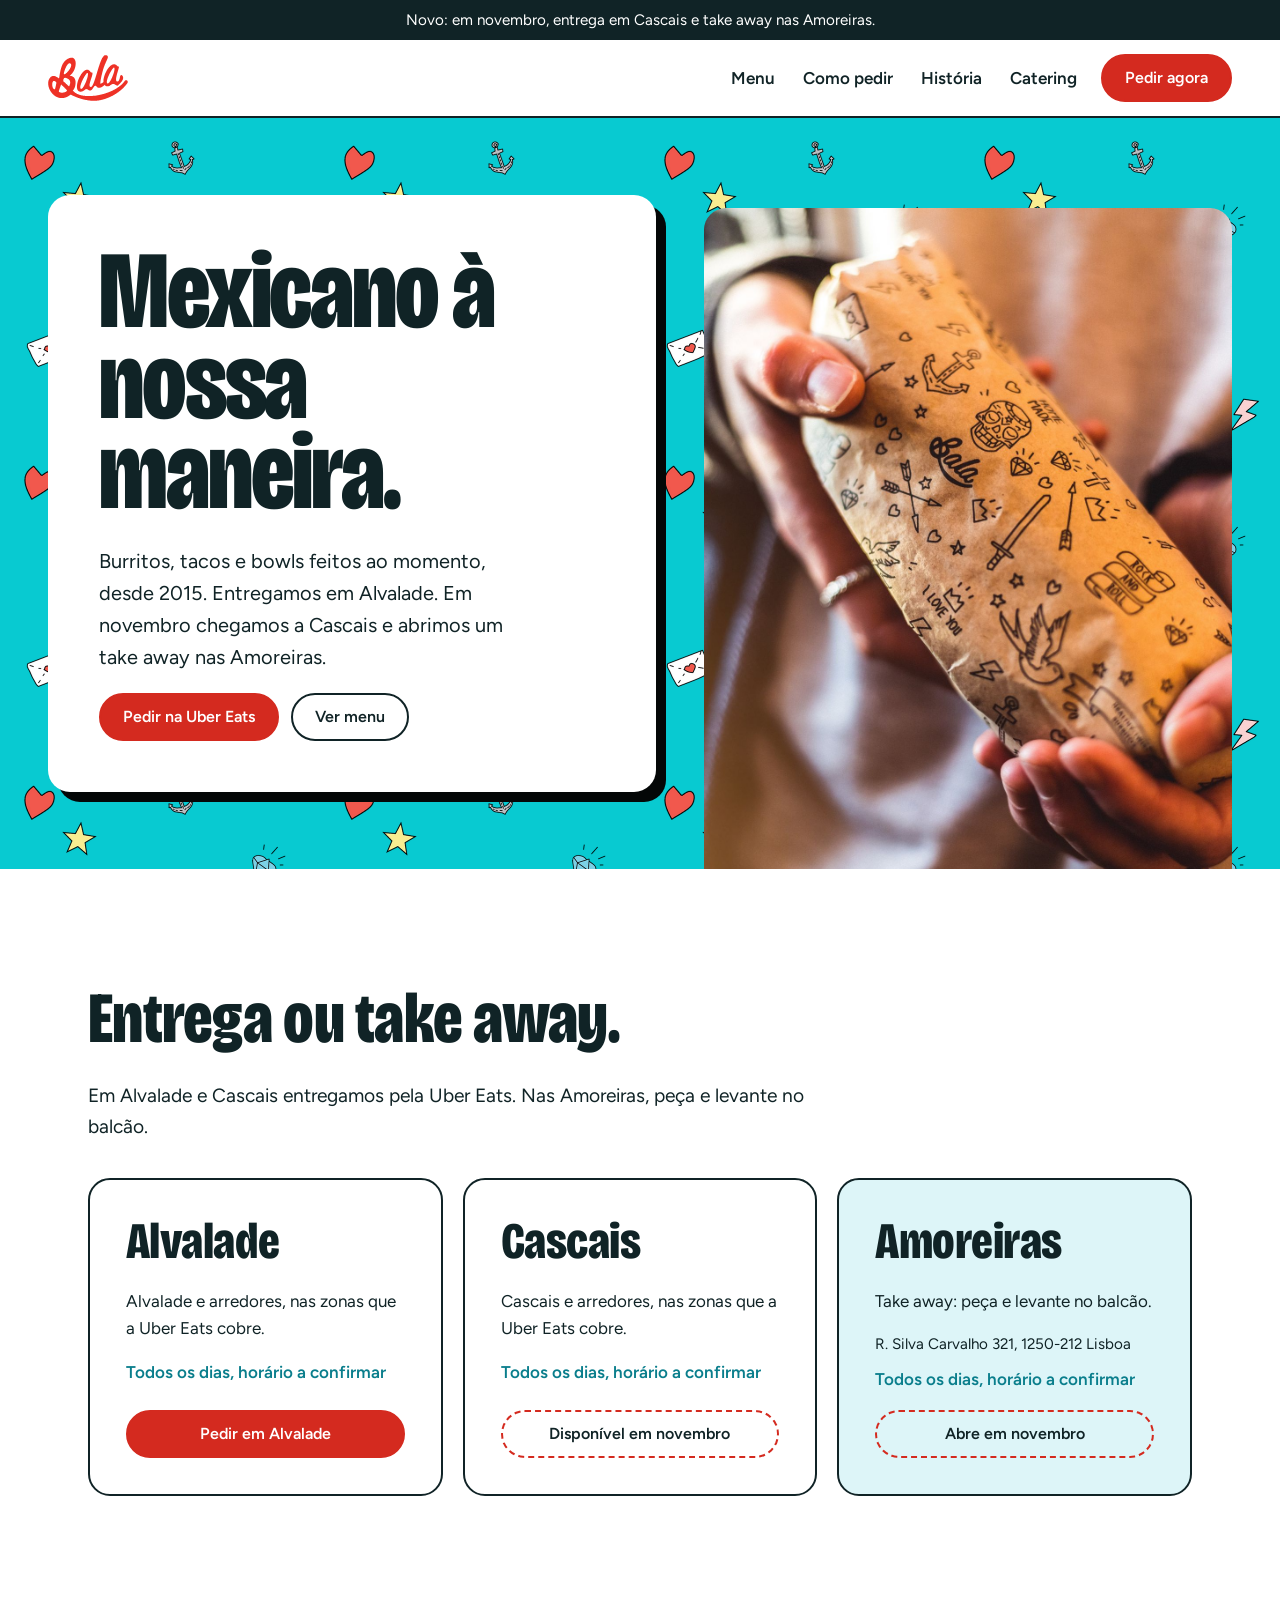
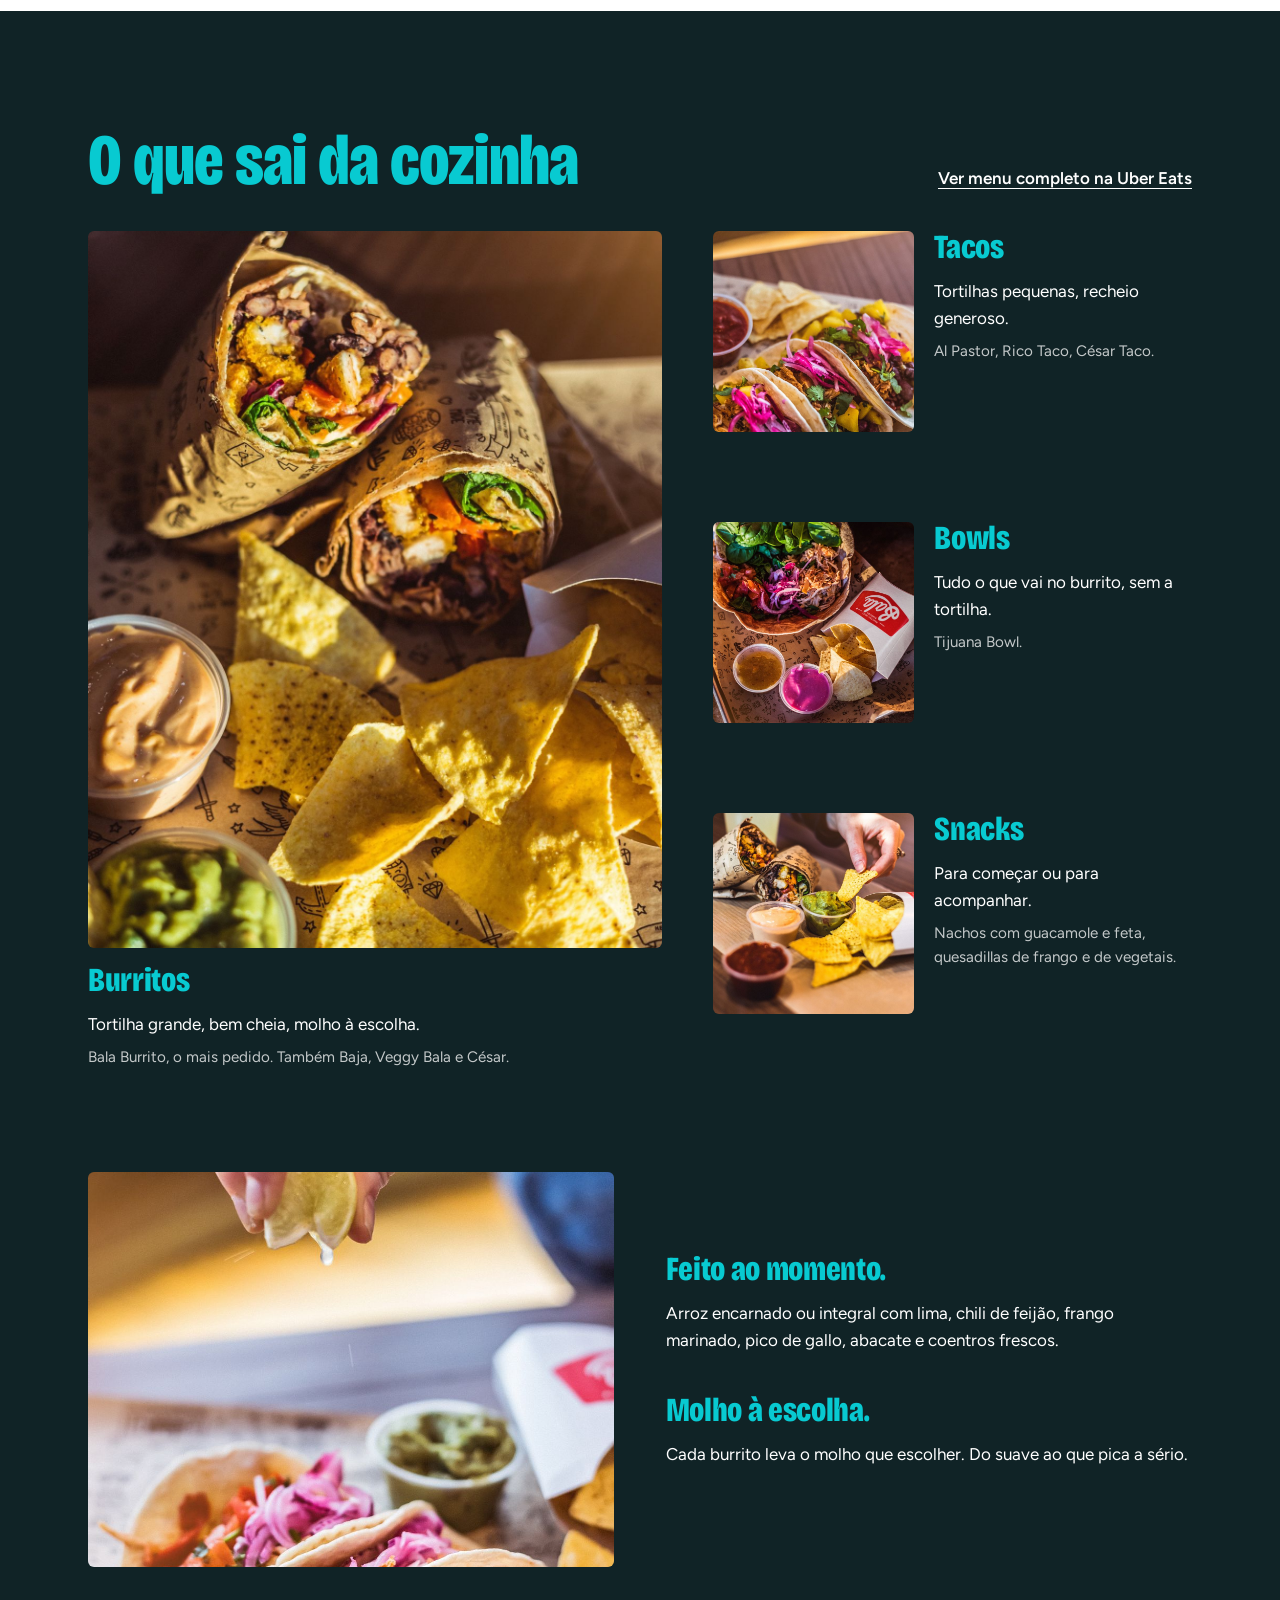
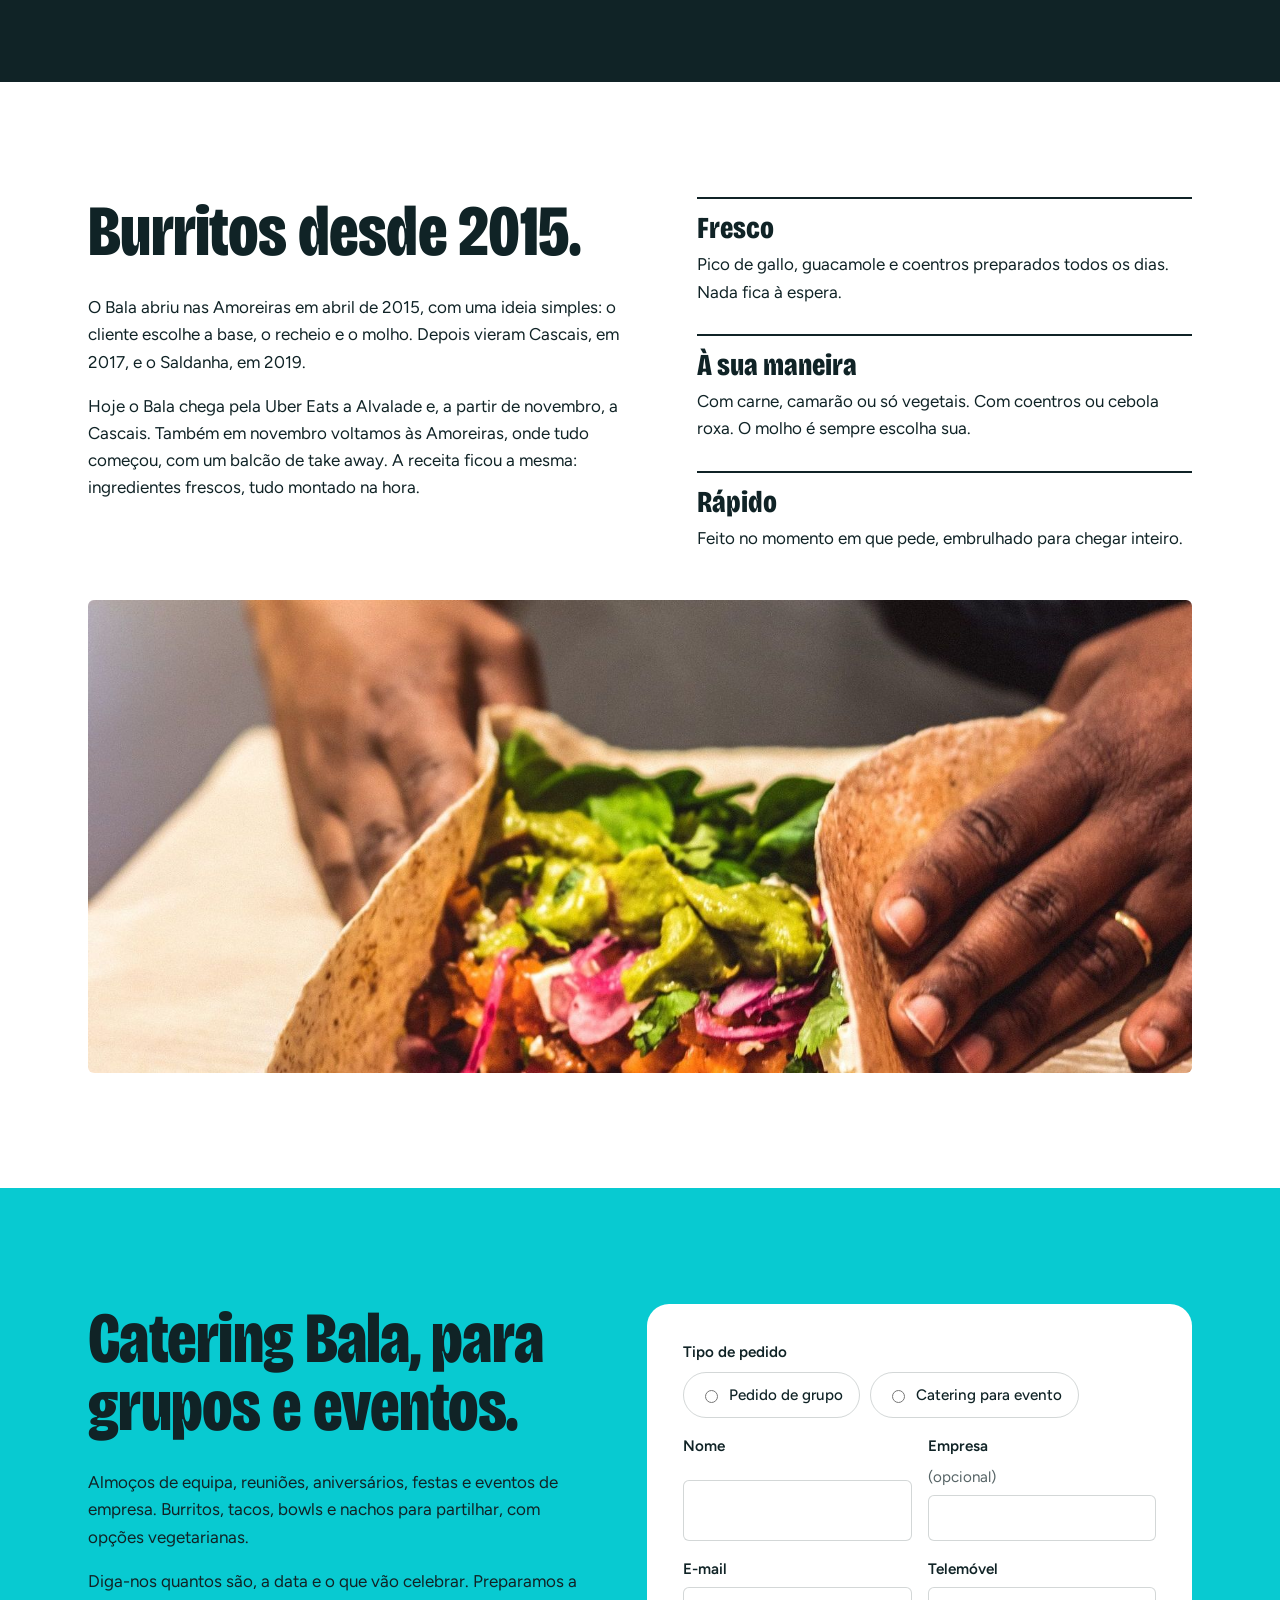
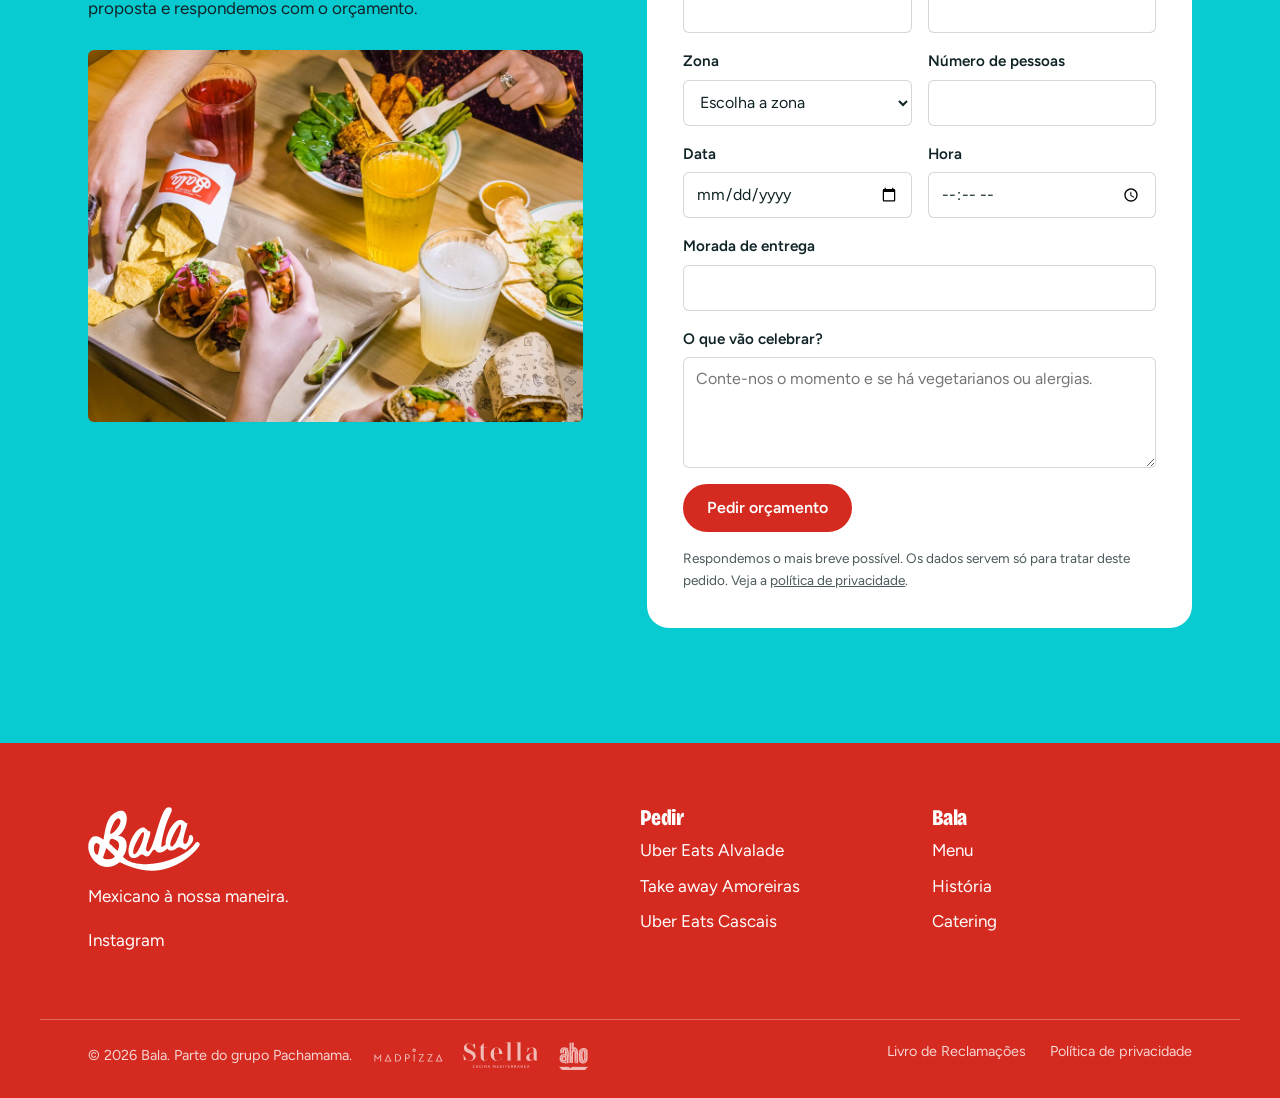
==== commit 78f05639: "Rodapé: marca AHO Foods junto às marcas do grupo Co-Authored-By: Claude Opus 5.5 <noreply@anthropic." ====
--- a/index.html
+++ b/index.html
@@ -278,6 +278,7 @@
         <ul class="grupo-marcas" aria-label="Outras marcas do grupo Pachamama">
           <li><a href="https://madpizza.pt/" target="_blank" rel="noopener"><img class="grupo-madpizza" src="/assets/grupo-madpizza.svg" alt="Madpizza" width="758" height="154" loading="lazy"></a></li>
           <li><a href="https://stella-restaurante.netlify.app/" target="_blank" rel="noopener"><img class="grupo-stella" src="/assets/grupo-stella.svg" alt="Stella Cucina Mediterranea" width="2885" height="990" loading="lazy"></a></li>
+          <li><a href="https://ahofoods.com/" target="_blank" rel="noopener"><img class="grupo-aho" src="/assets/grupo-aho.png" alt="AHO Foods" width="93" height="96" loading="lazy"></a></li>
         </ul>
       </div>
       <p><a href="https://www.livroreclamacoes.pt/Inicio/" target="_blank" rel="noopener">Livro de Reclamações</a> <a href="/privacidade.html">Política de privacidade</a></p>
--- a/styles.css
+++ b/styles.css
@@ -318,3 +318,4 @@
 .grupo-madpizza { height: 14px; }
 .grupo-bala { height: 26px; }
 .grupo-stella { height: 26px; }
+.grupo-aho { height: 30px; }
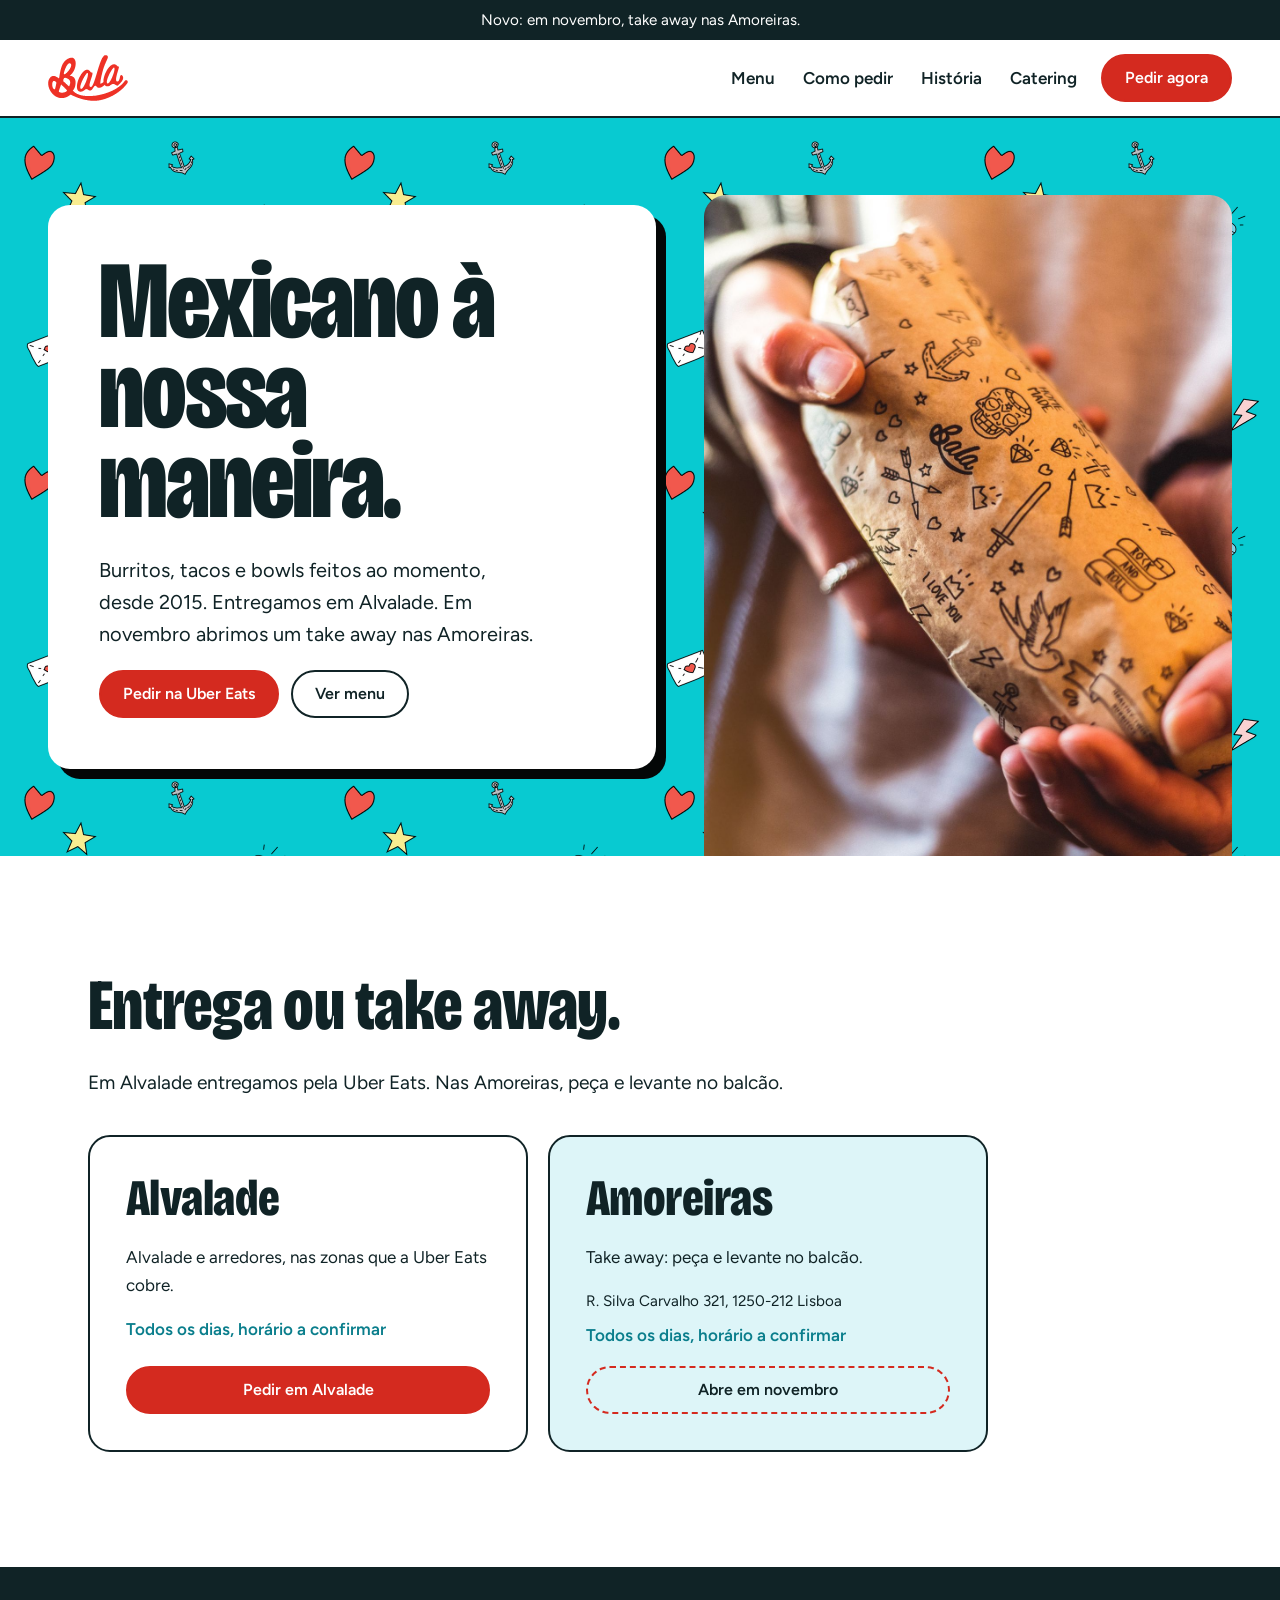
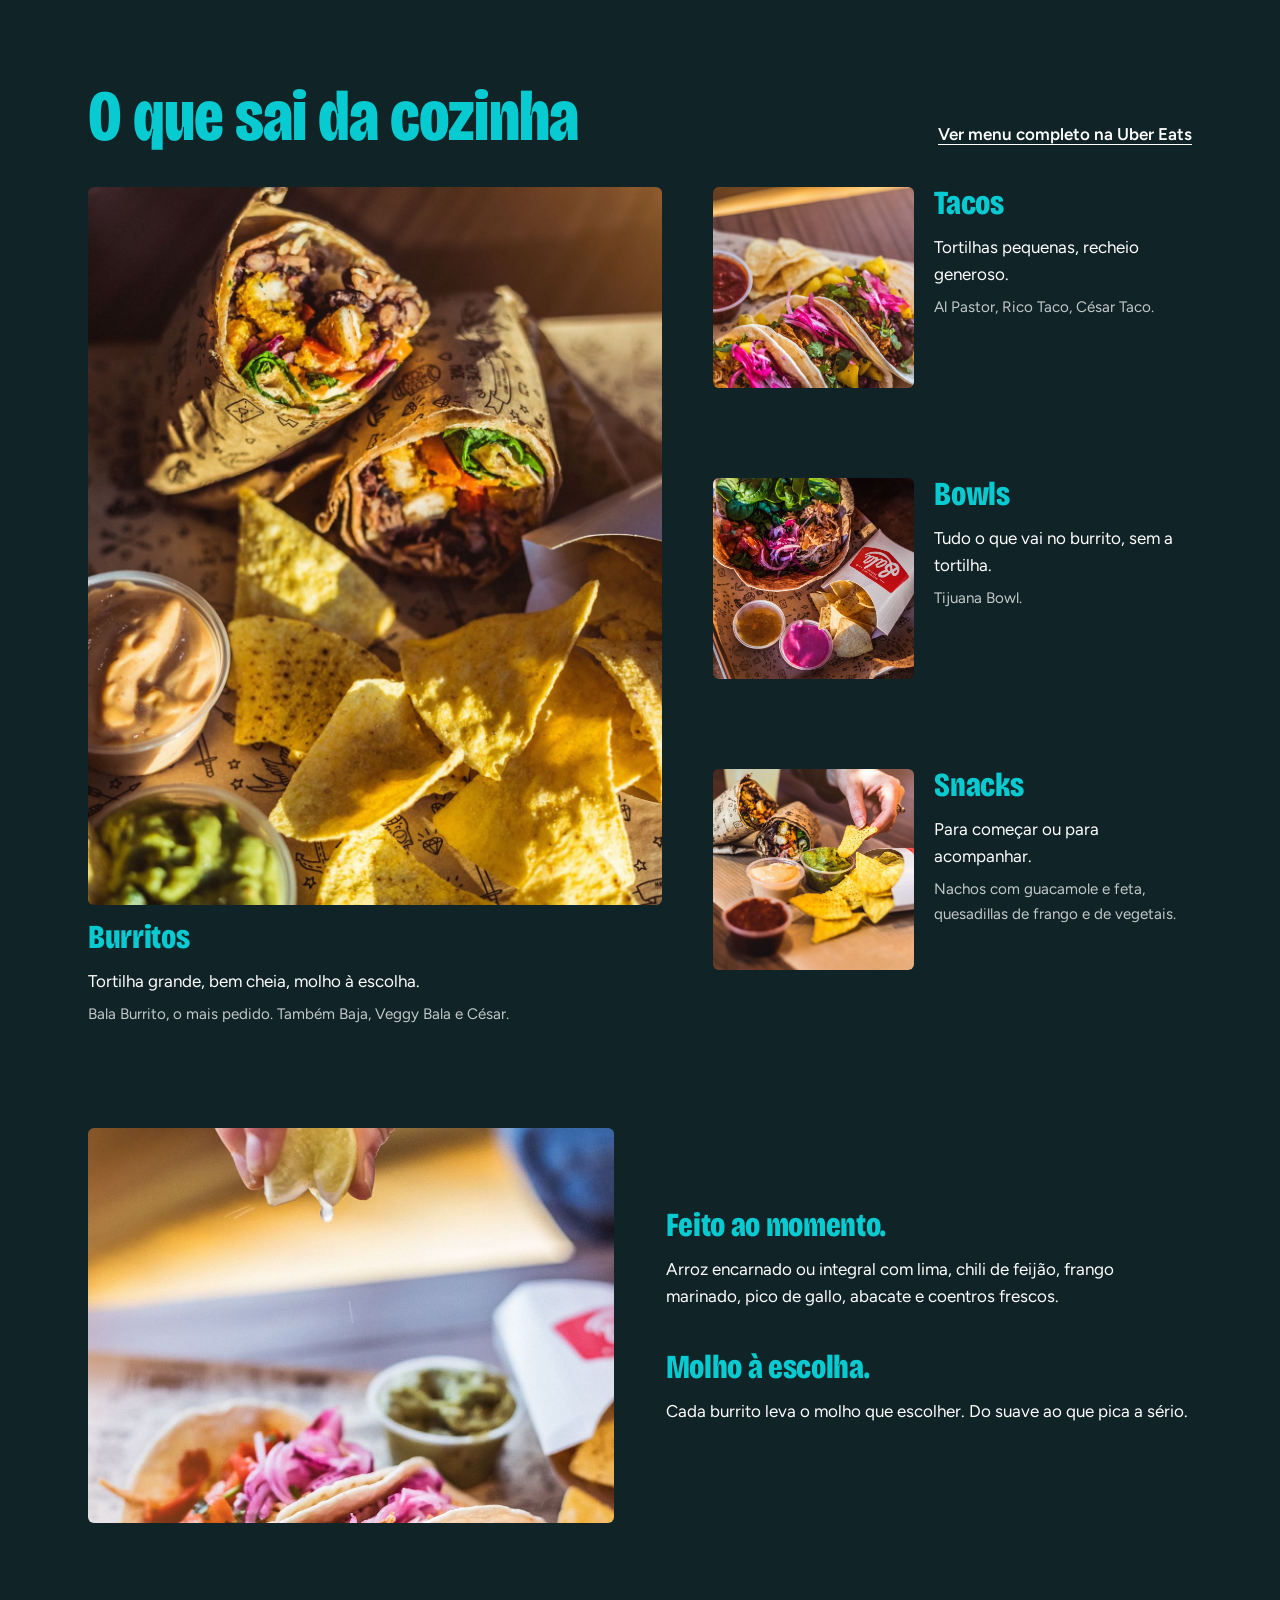
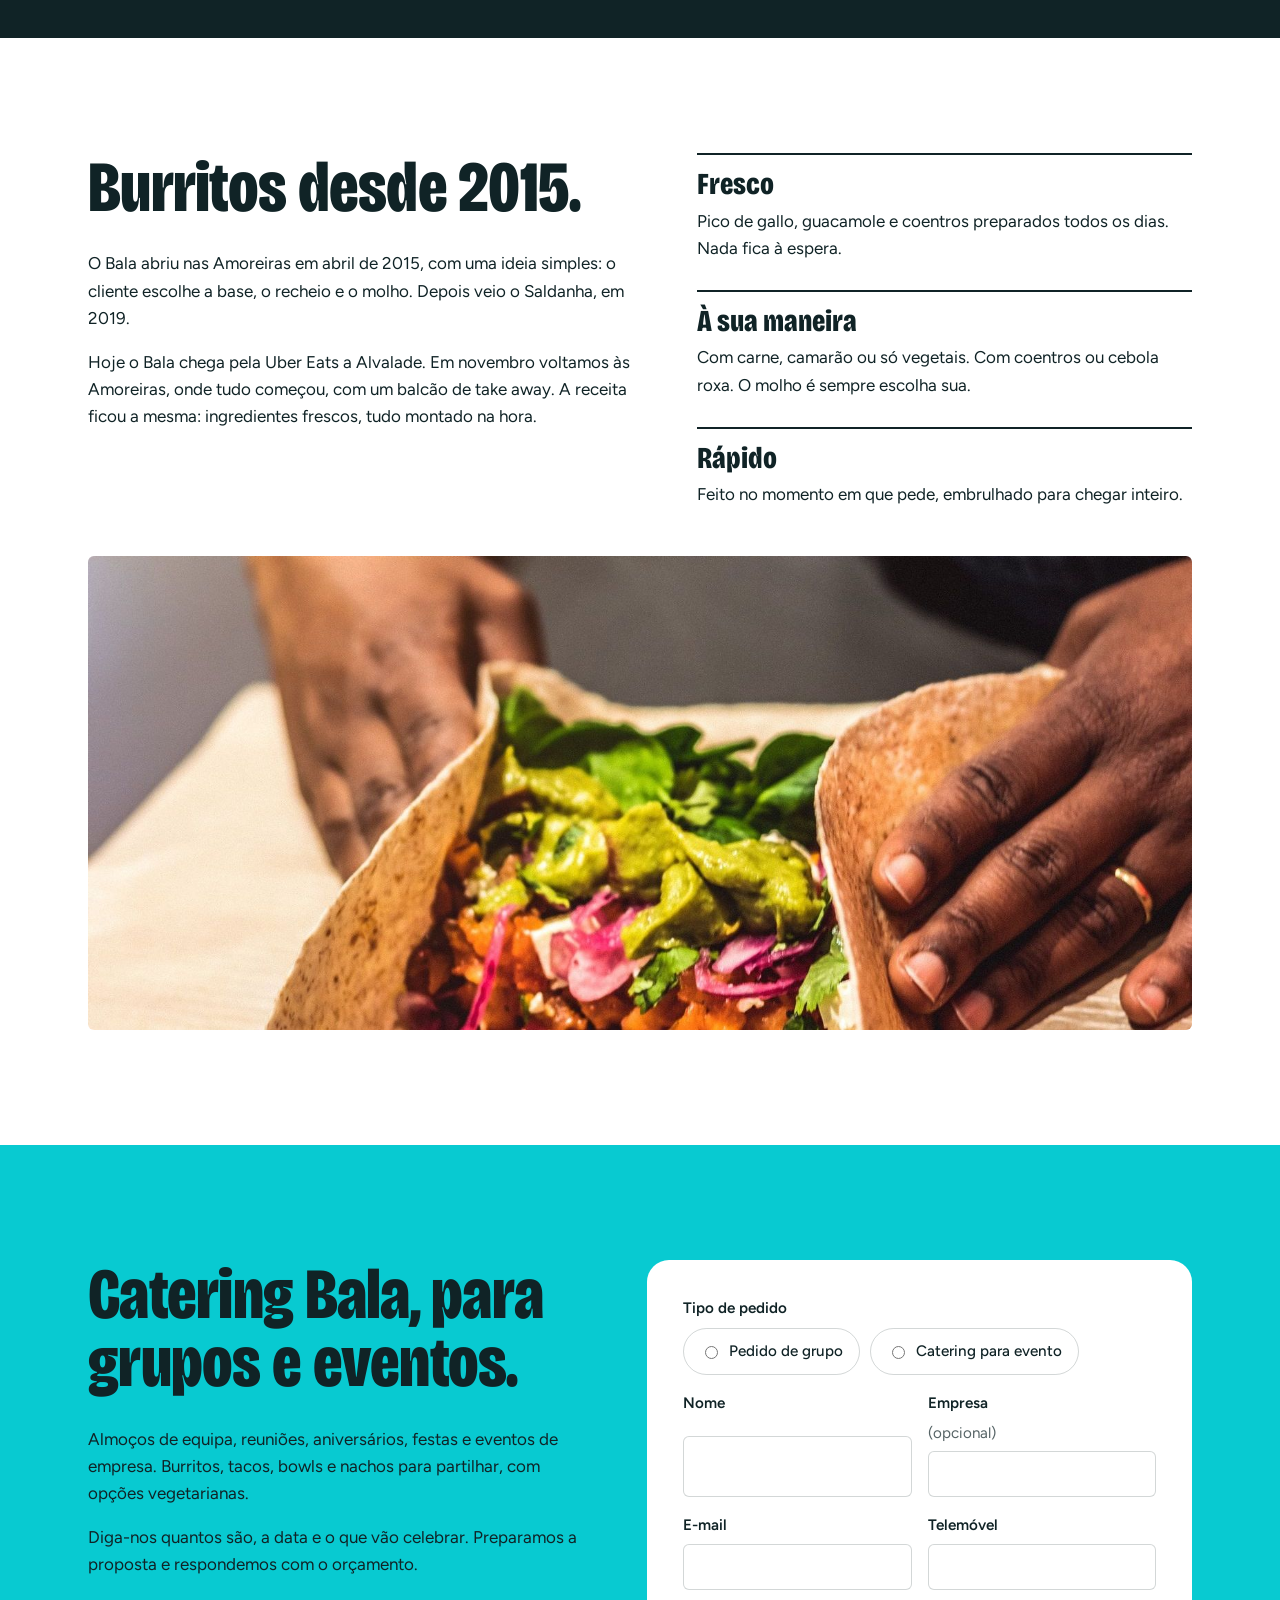
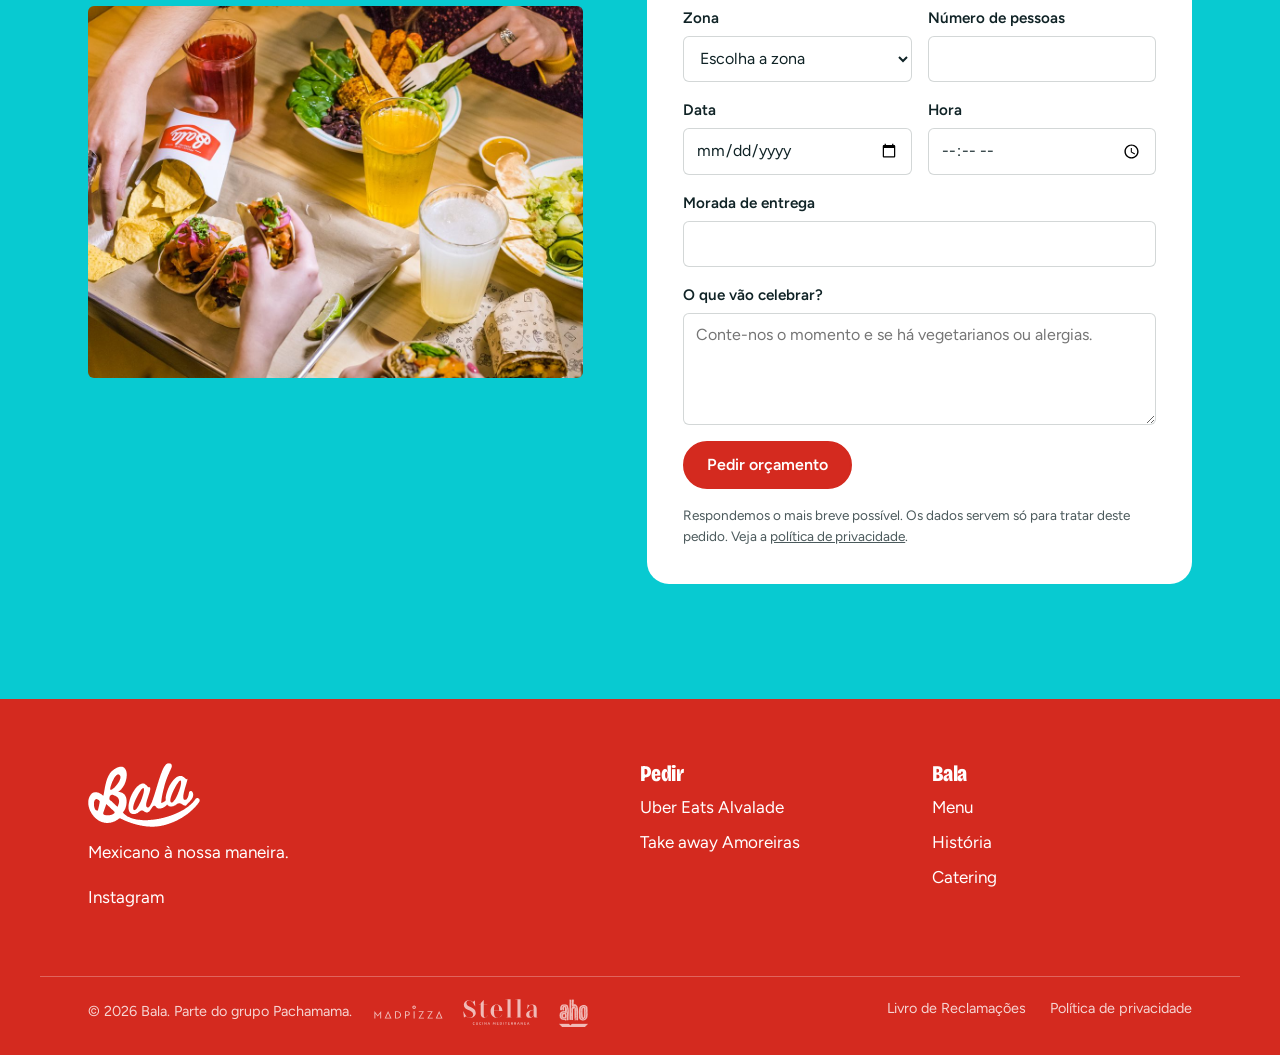
==== commit 69a1f6b0: "Retira Cascais do site Co-Authored-By: Claude Opus 5.5 <noreply@anthropic.com> Claude-Session: https" ====
--- a/index.html
+++ b/index.html
@@ -4,7 +4,7 @@
   <meta charset="utf-8">
   <meta name="viewport" content="width=device-width, initial-scale=1, viewport-fit=cover">
   <title>Bala — Burritos e tacos em Lisboa, desde 2015</title>
-  <meta name="description" content="Burritos, tacos, bowls e nachos feitos ao momento. Entrega pela Uber Eats em Alvalade e, a partir de novembro, em Cascais. Take away nas Amoreiras a partir de novembro.">
+  <meta name="description" content="Burritos, tacos, bowls e nachos feitos ao momento. Entrega pela Uber Eats em Alvalade. Take away nas Amoreiras a partir de novembro.">
   <link rel="canonical" href="https://bala.pt/">
   <meta name="theme-color" content="#08CAD1">
 
@@ -31,9 +31,9 @@
     "name": "Bala",
     "url": "https://bala.pt/",
     "servesCuisine": "Mexicana",
-    "description": "Burritos, tacos, bowls e nachos feitos ao momento, com entrega pela Uber Eats em Alvalade e, a partir de novembro, em Cascais, e take away nas Amoreiras a partir de novembro.",
+    "description": "Burritos, tacos, bowls e nachos feitos ao momento, com entrega pela Uber Eats em Alvalade e take away nas Amoreiras a partir de novembro.",
     "hasMenu": "https://www.ubereats.com/pt/store/bala-alvalade/A129oeQmTTay_Io_oIu1Vw",
-    "areaServed": ["Alvalade, Lisboa", "Amoreiras, Lisboa", "Cascais"],
+    "areaServed": ["Alvalade, Lisboa", "Amoreiras, Lisboa"],
     "sameAs": ["https://www.instagram.com/bala.pt/"]
   }
   </script>
@@ -43,7 +43,7 @@
 
   <!-- Faixa de novidades/campanhas. Para esconder, apagar este bloco. -->
   <div class="news">
-    <p>Novo: em novembro, entrega em Cascais e take away nas Amoreiras.</p>
+    <p>Novo: em novembro, take away nas Amoreiras.</p>
   </div>
 
   <header class="top">
@@ -68,7 +68,7 @@
     <section class="hero">
       <div class="hero-copy">
         <h1>Mexicano à nossa maneira.</h1>
-        <p class="lede">Burritos, tacos e bowls feitos ao momento, desde 2015. Entregamos em Alvalade. Em novembro chegamos a Cascais e abrimos um take away nas Amoreiras.</p>
+        <p class="lede">Burritos, tacos e bowls feitos ao momento, desde 2015. Entregamos em Alvalade. Em novembro abrimos um take away nas Amoreiras.</p>
         <div class="actions">
           <a class="btn btn-ink" href="#pedir">Pedir na Uber Eats</a>
           <a class="btn btn-line" href="#menu">Ver menu</a>
@@ -85,7 +85,7 @@
     <section class="pedir" id="pedir" aria-labelledby="pedir-titulo">
       <div class="wrap">
         <h2 id="pedir-titulo">Entrega ou take away.</h2>
-        <p class="sub">Em Alvalade e Cascais entregamos pela Uber Eats. Nas Amoreiras, peça e levante no balcão.</p>
+        <p class="sub">Em Alvalade entregamos pela Uber Eats. Nas Amoreiras, peça e levante no balcão.</p>
 
         <div class="zones">
           <article class="zone" id="zona-alvalade">
@@ -93,16 +93,6 @@
             <p>Alvalade e arredores, nas zonas que a Uber Eats cobre.</p>
             <p class="hours">Todos os dias, <span data-hours="alvalade">horário a confirmar</span></p>
             <a class="btn btn-ink btn-wide" href="https://www.ubereats.com/pt/store/bala-alvalade/A129oeQmTTay_Io_oIu1Vw" target="_blank" rel="noopener">Pedir em Alvalade</a>
-          </article>
-
-
-          <article class="zone" id="zona-cascais">
-            <h3>Cascais</h3>
-            <p>Cascais e arredores, nas zonas que a Uber Eats cobre.</p>
-            <p class="hours">Todos os dias, <span data-hours="cascais">horário a confirmar</span></p>
-            <!-- LINK UBER EATS CASCAIS: trocar o href "#uber-cascais" pelo link da loja.
-                 Enquanto o href começar por "#uber-", o botão mostra o texto de data-soon. -->
-            <a class="btn btn-ink btn-wide" href="#uber-cascais" data-soon="Disponível em novembro" target="_blank" rel="noopener">Pedir em Cascais</a>
           </article>
 
           <article class="zone zone-takeaway" id="zona-amoreiras">
@@ -171,8 +161,8 @@
       <div class="wrap historia-grid">
         <div class="historia-text">
           <h2 id="historia-titulo">Burritos desde 2015.</h2>
-          <p>O Bala abriu nas Amoreiras em abril de 2015, com uma ideia simples: o cliente escolhe a base, o recheio e o molho. Depois vieram Cascais, em 2017, e o Saldanha, em 2019.</p>
-          <p>Hoje o Bala chega pela Uber Eats a Alvalade e, a partir de novembro, a Cascais. Também em novembro voltamos às Amoreiras, onde tudo começou, com um balcão de take away. A receita ficou a mesma: ingredientes frescos, tudo montado na hora.</p>
+          <p>O Bala abriu nas Amoreiras em abril de 2015, com uma ideia simples: o cliente escolhe a base, o recheio e o molho. Depois veio o Saldanha, em 2019.</p>
+          <p>Hoje o Bala chega pela Uber Eats a Alvalade. Em novembro voltamos às Amoreiras, onde tudo começou, com um balcão de take away. A receita ficou a mesma: ingredientes frescos, tudo montado na hora.</p>
         </div>
         <dl class="pillars">
           <div>
@@ -228,7 +218,6 @@
                 <option value="">Escolha a zona</option>
                 <option>Alvalade</option>
                 <option>Amoreiras</option>
-                <option>Cascais</option>
               </select>
             </label>
             <label>Número de pessoas <input type="number" name="pessoas" min="1" inputmode="numeric" required></label>
@@ -260,7 +249,6 @@
         <ul>
           <li><a href="https://www.ubereats.com/pt/store/bala-alvalade/A129oeQmTTay_Io_oIu1Vw" target="_blank" rel="noopener">Uber Eats Alvalade</a></li>
           <li><a href="#zona-amoreiras">Take away Amoreiras</a></li>
-          <li><a href="#zona-cascais">Uber Eats Cascais</a></li>
         </ul>
       </div>
       <div>
@@ -277,7 +265,7 @@
         <p>© 2026 Bala. Parte do grupo Pachamama.</p>
         <ul class="grupo-marcas" aria-label="Outras marcas do grupo Pachamama">
           <li><a href="https://madpizza.pt/" target="_blank" rel="noopener"><img class="grupo-madpizza" src="/assets/grupo-madpizza.svg" alt="Madpizza" width="758" height="154" loading="lazy"></a></li>
-          <li><a href="https://stella-restaurante.netlify.app/" target="_blank" rel="noopener"><img class="grupo-stella" src="/assets/grupo-stella.svg" alt="Stella Cucina Mediterranea" width="2885" height="990" loading="lazy"></a></li>
+          <li><a href="https://stellarestaurante.site/" target="_blank" rel="noopener"><img class="grupo-stella" src="/assets/grupo-stella.svg" alt="Stella Cucina Mediterranea" width="2885" height="990" loading="lazy"></a></li>
           <li><a href="https://ahofoods.com/" target="_blank" rel="noopener"><img class="grupo-aho" src="/assets/grupo-aho.png" alt="AHO Foods" width="93" height="96" loading="lazy"></a></li>
         </ul>
       </div>
--- a/styles.css
+++ b/styles.css
@@ -166,7 +166,7 @@
 /* Como pedir */
 .pedir { padding: clamp(64px, 9vw, 120px) 0; }
 .sub { font-size: 1.2rem; }
-.zones { display: grid; grid-template-columns: repeat(3, 1fr); gap: 20px; margin-top: 36px; }
+.zones { display: grid; grid-template-columns: repeat(2, 1fr); gap: 20px; margin-top: 36px; max-width: 900px; }
 .zone {
   border: 2px solid var(--ink);
   border-radius: var(--radius-lg);
